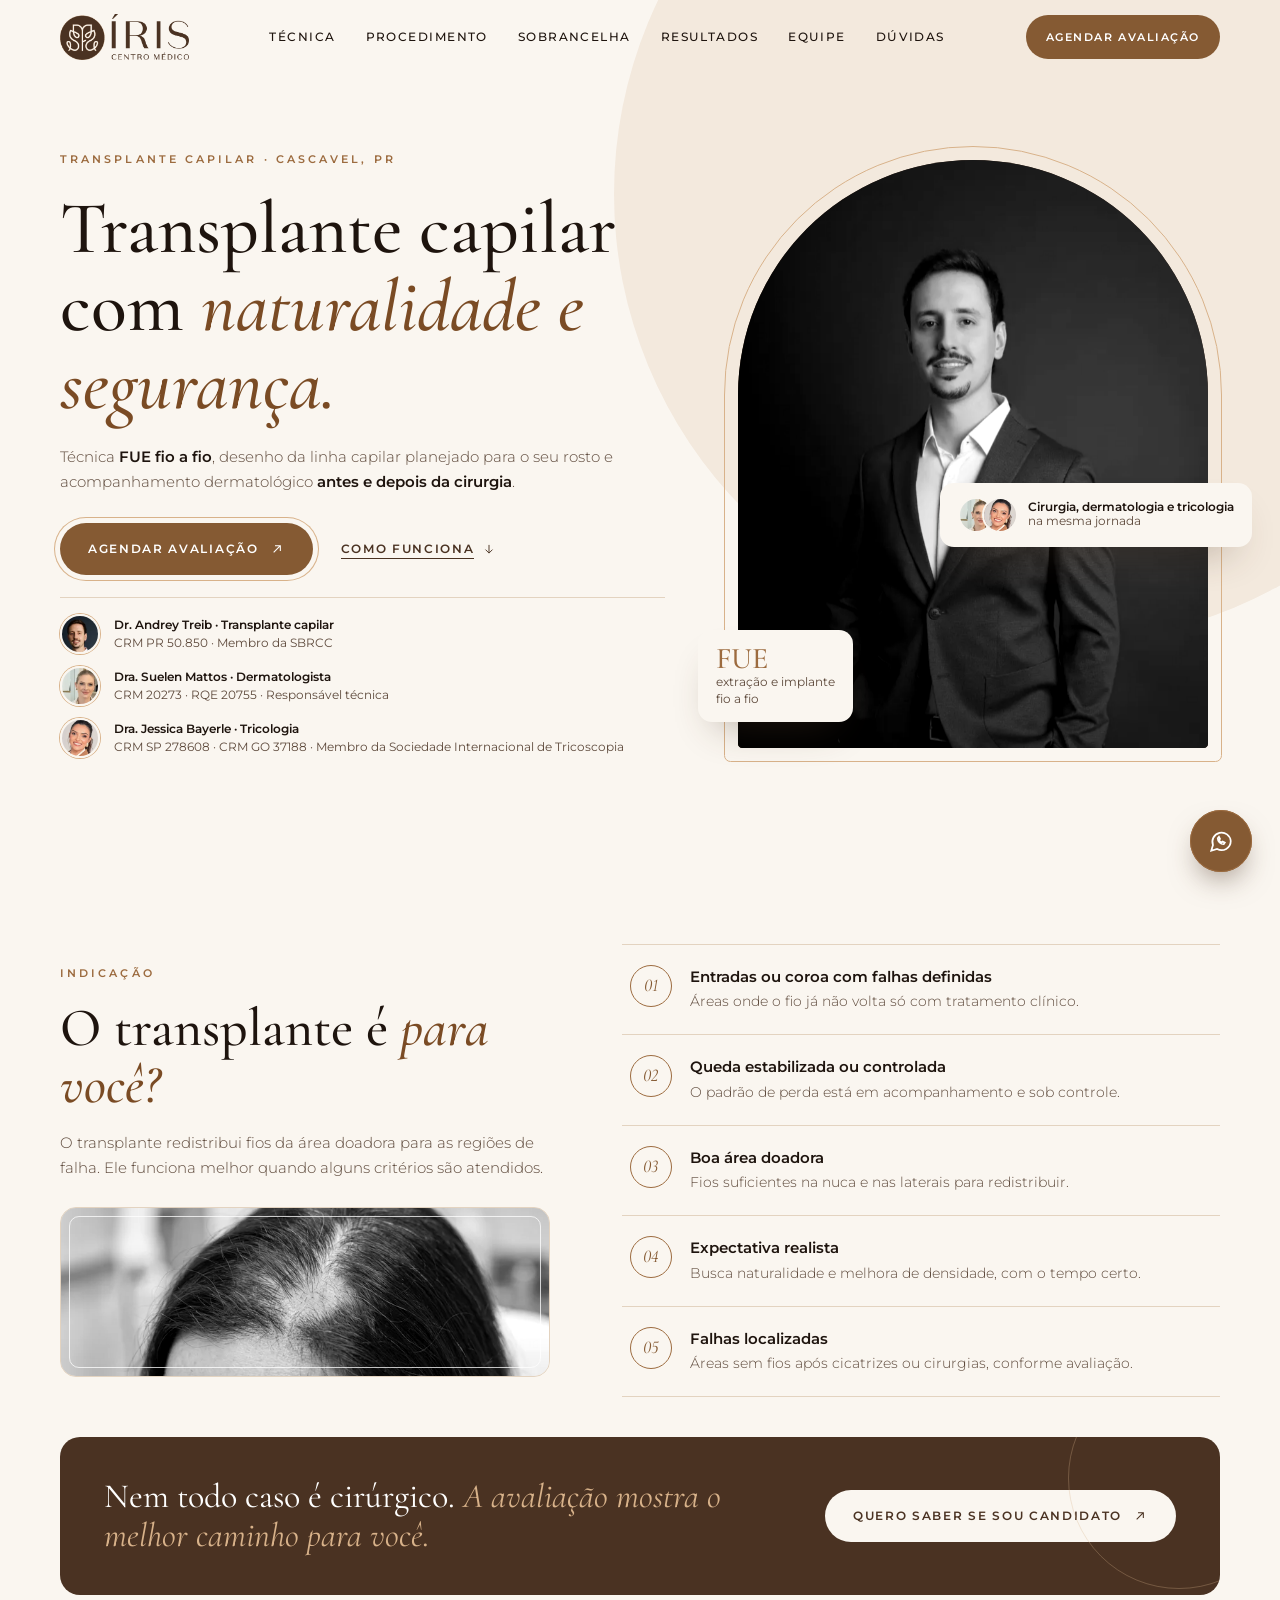
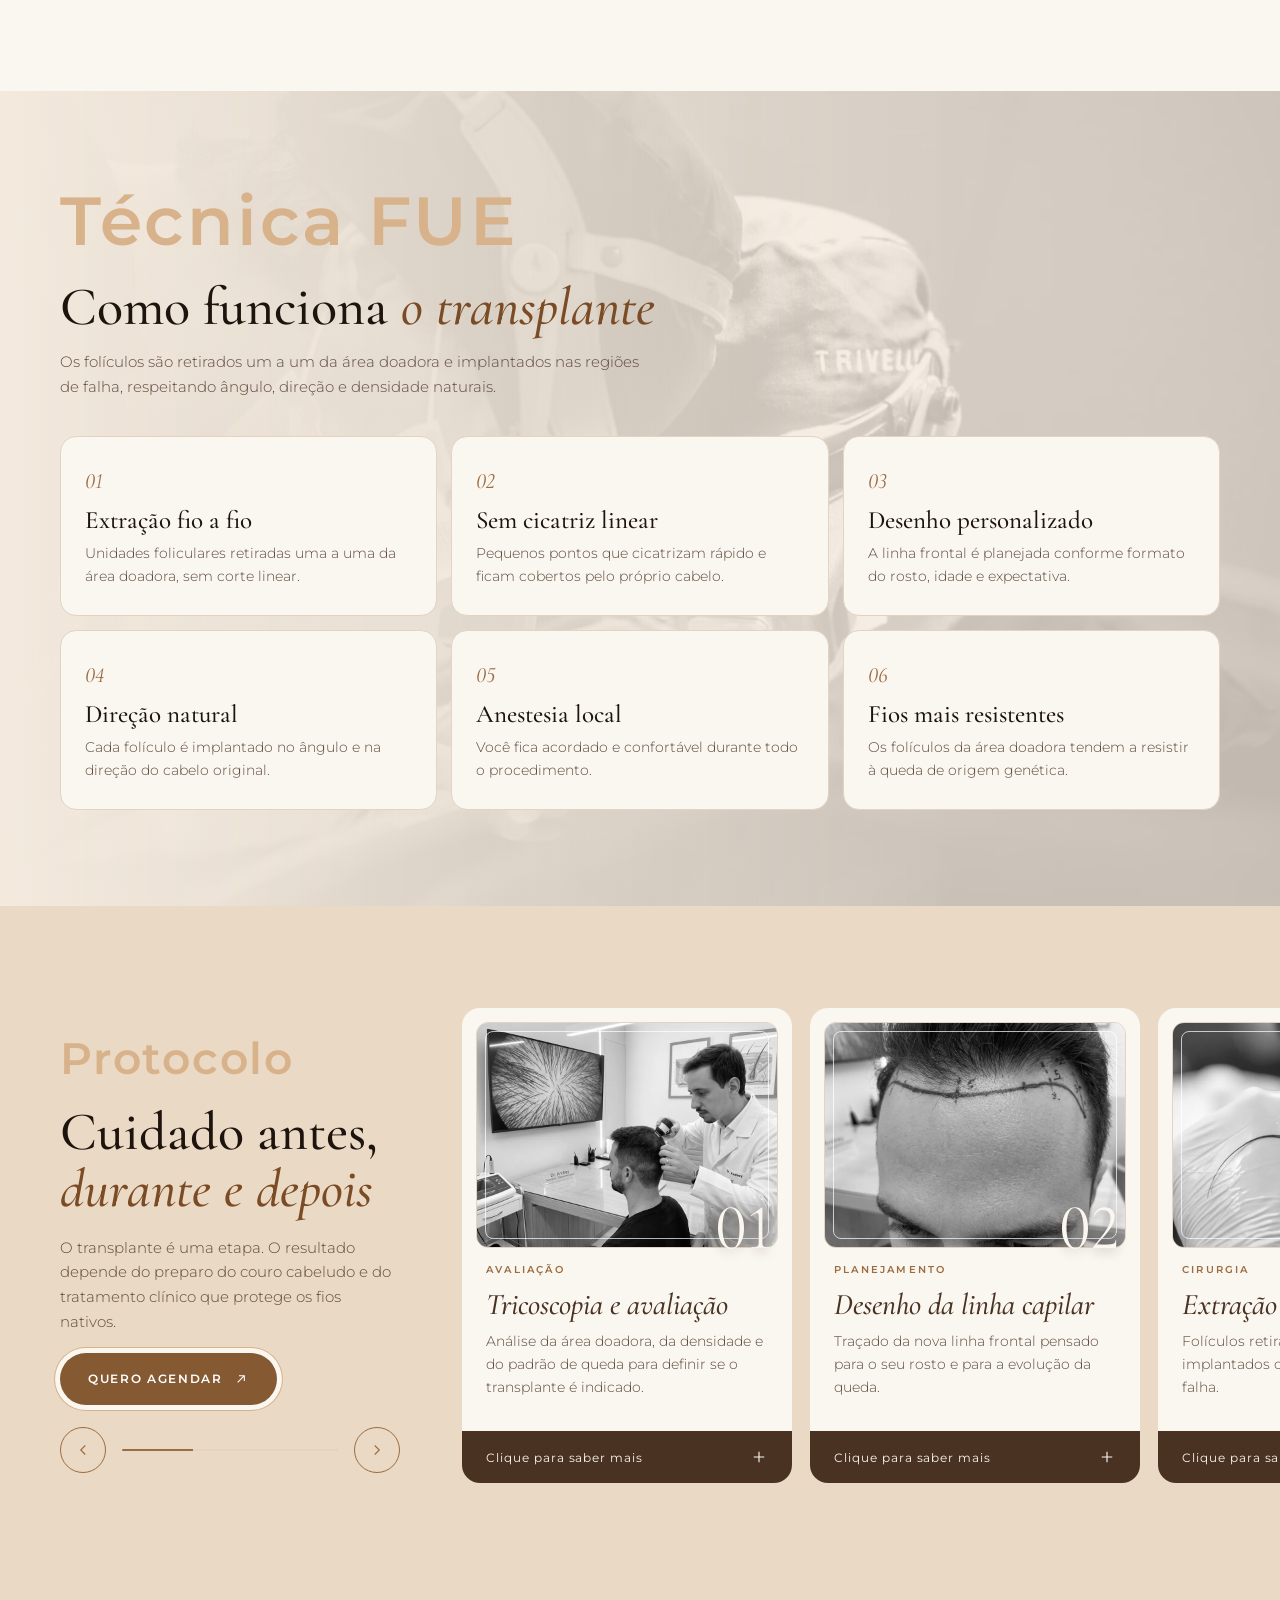
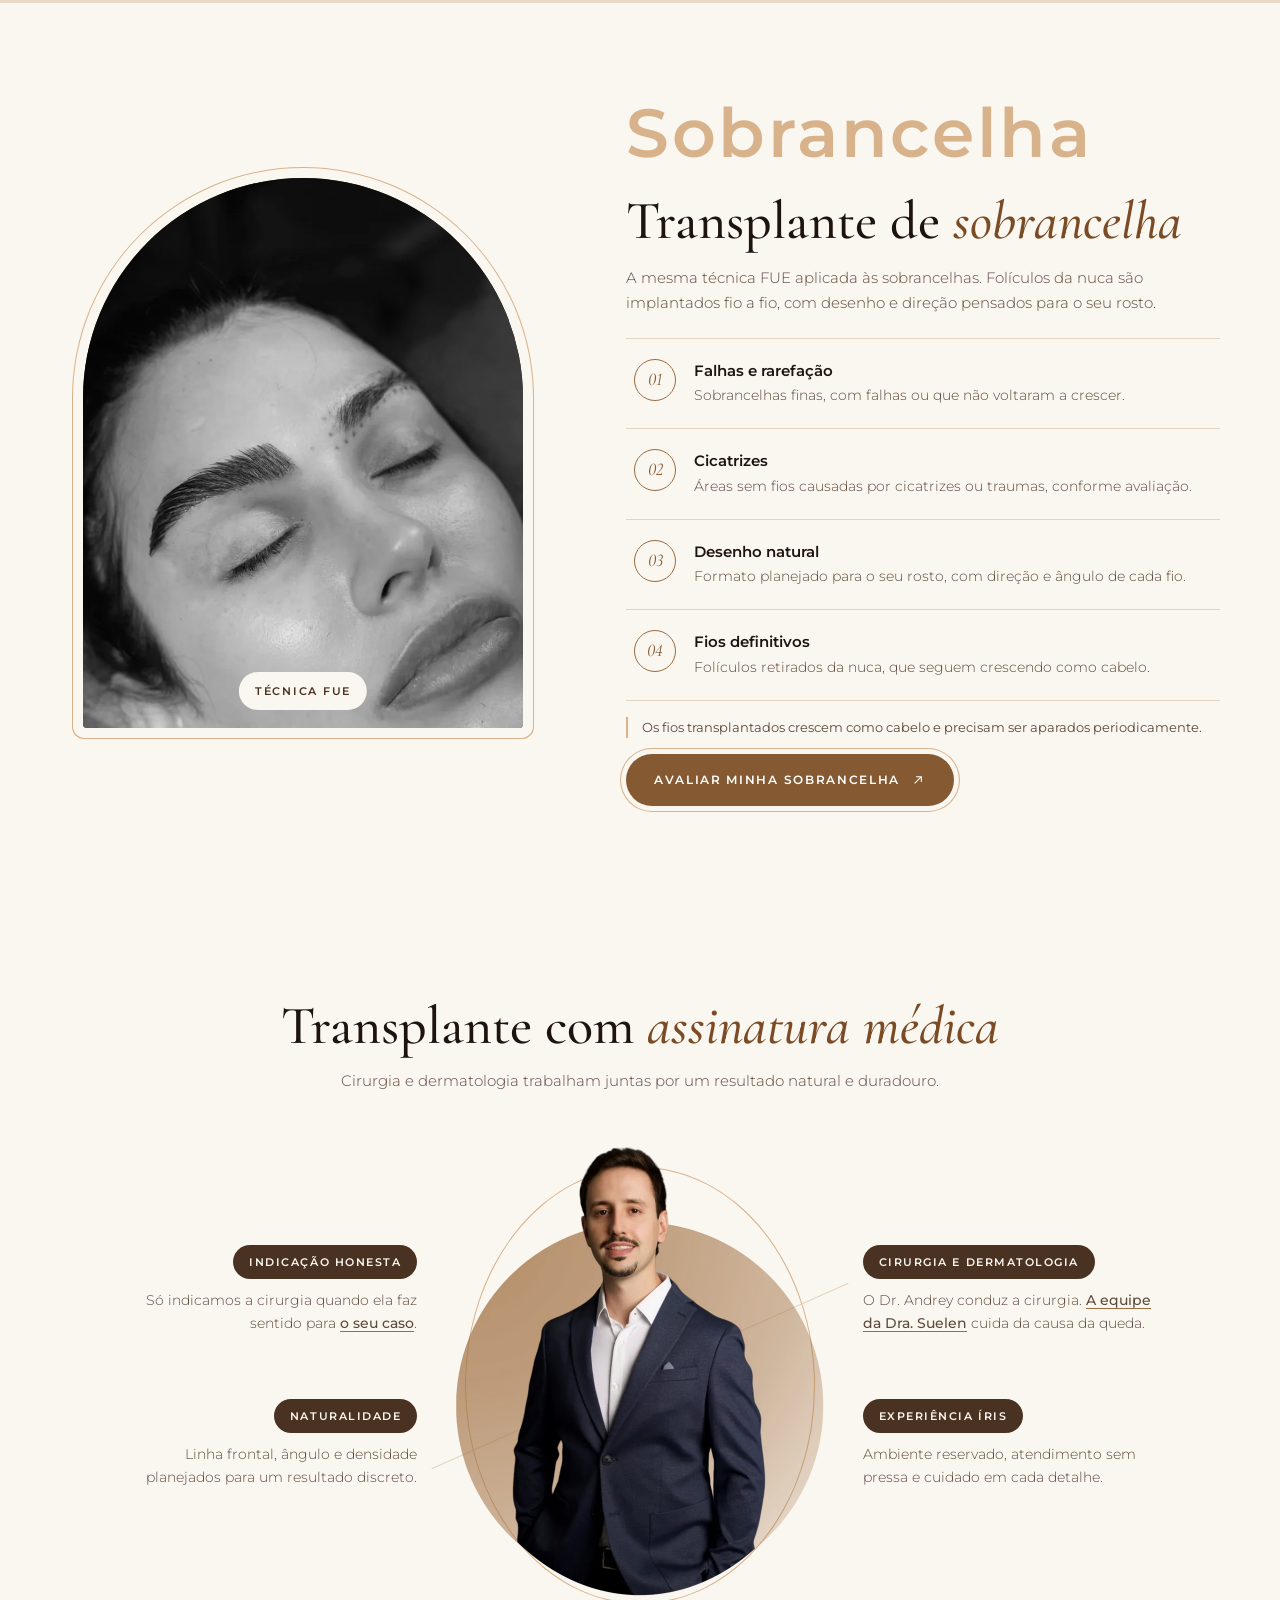
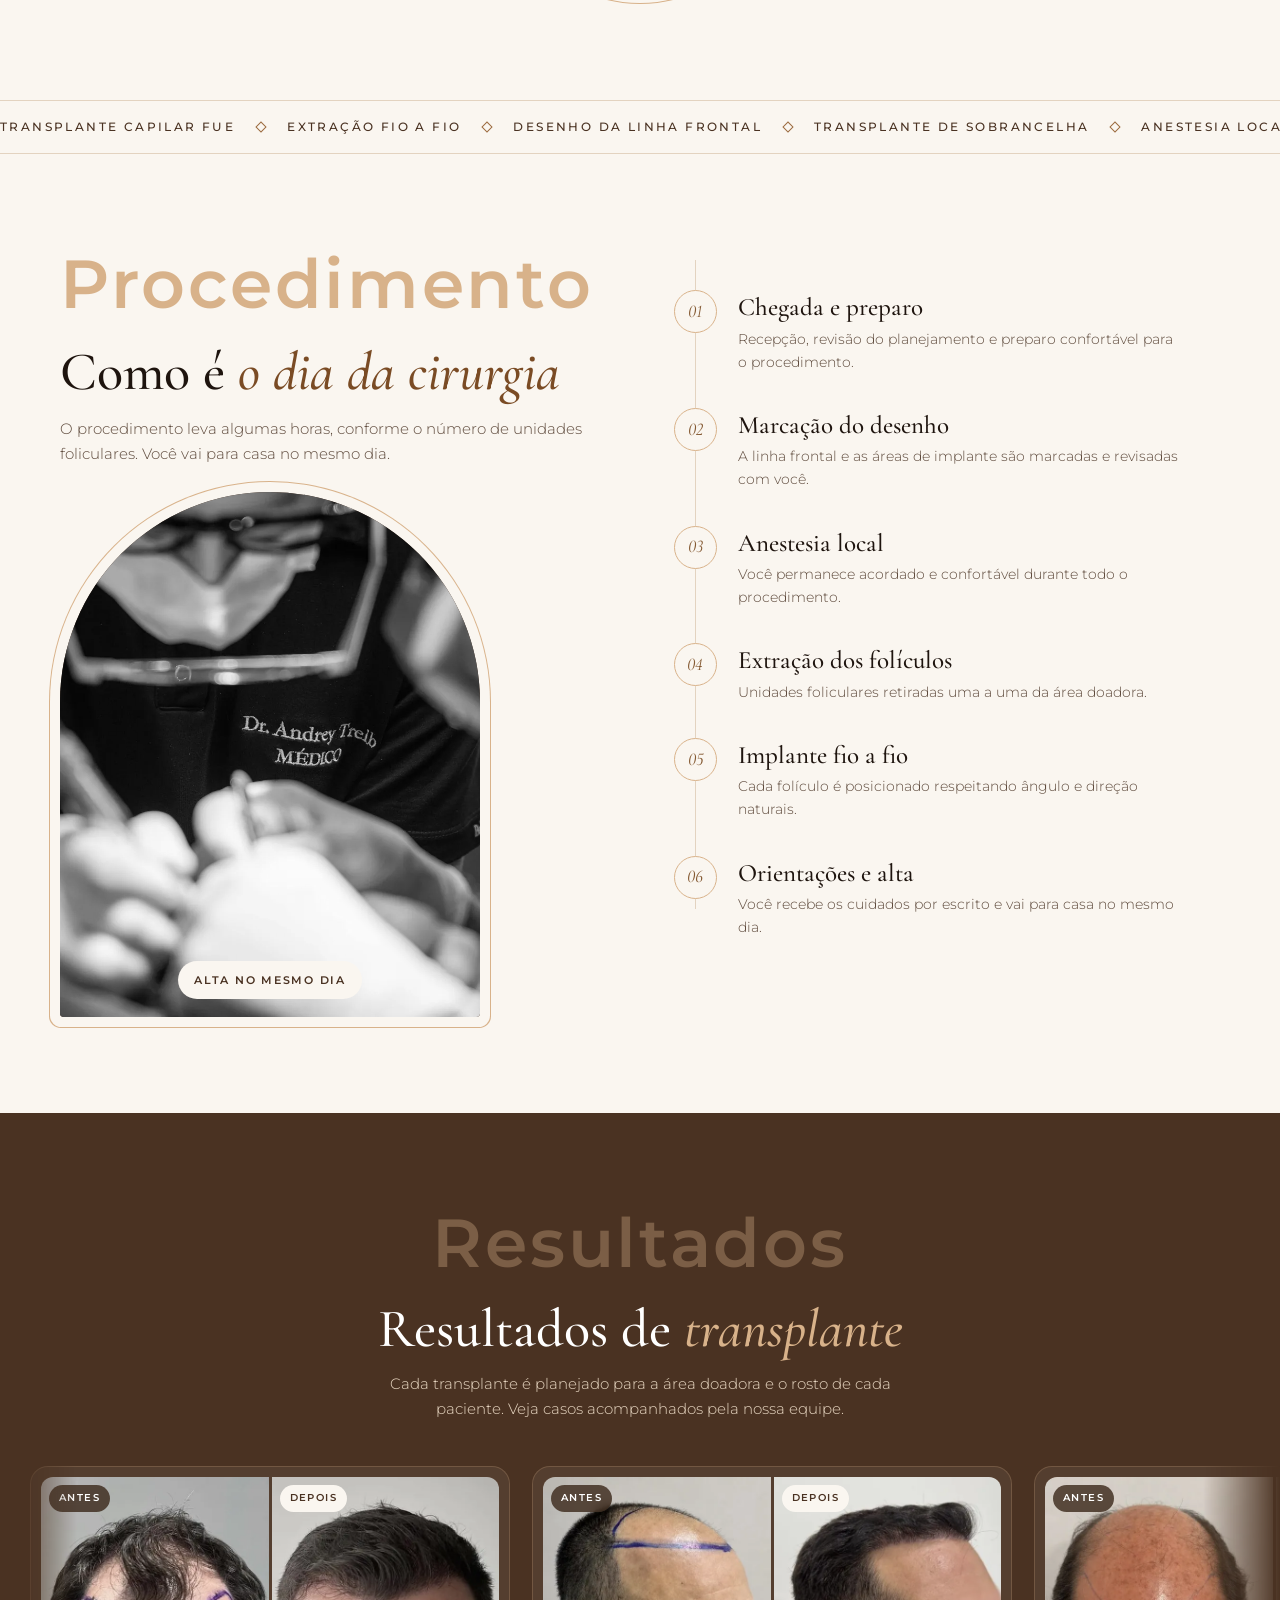
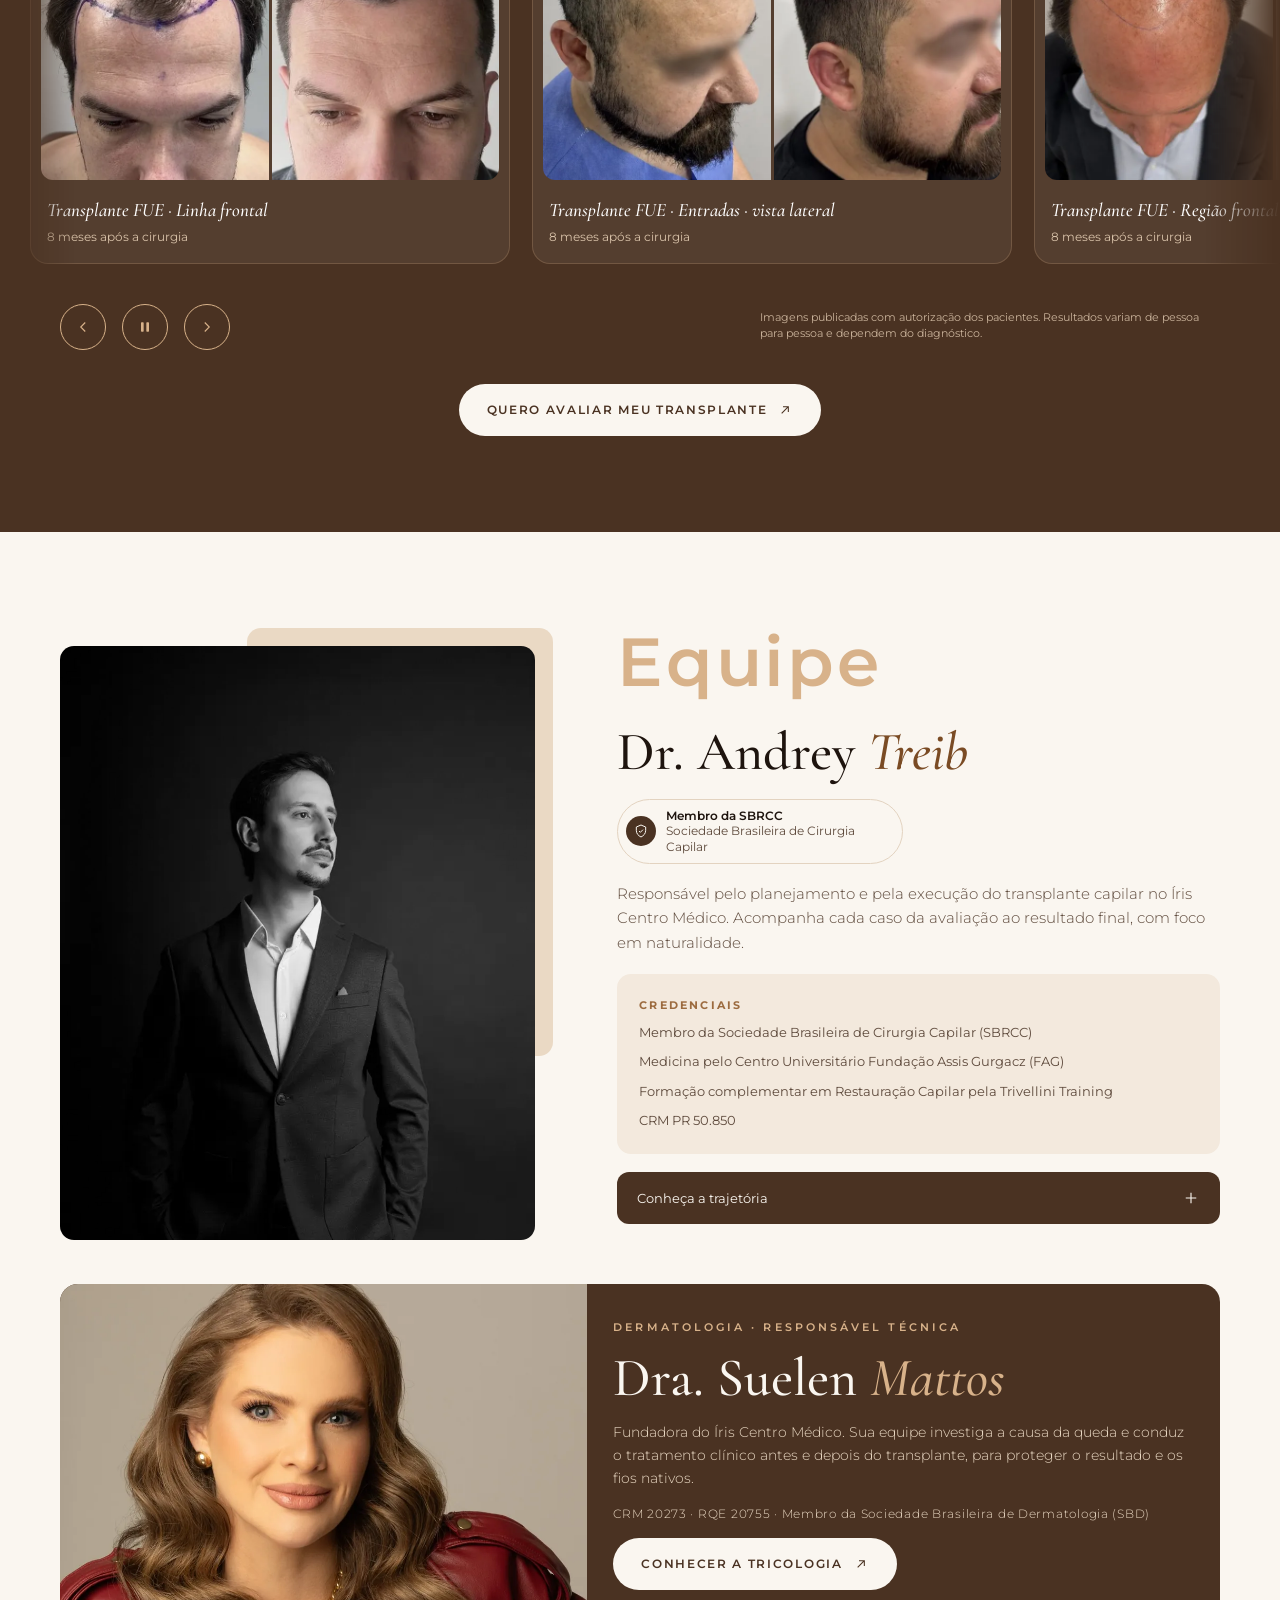
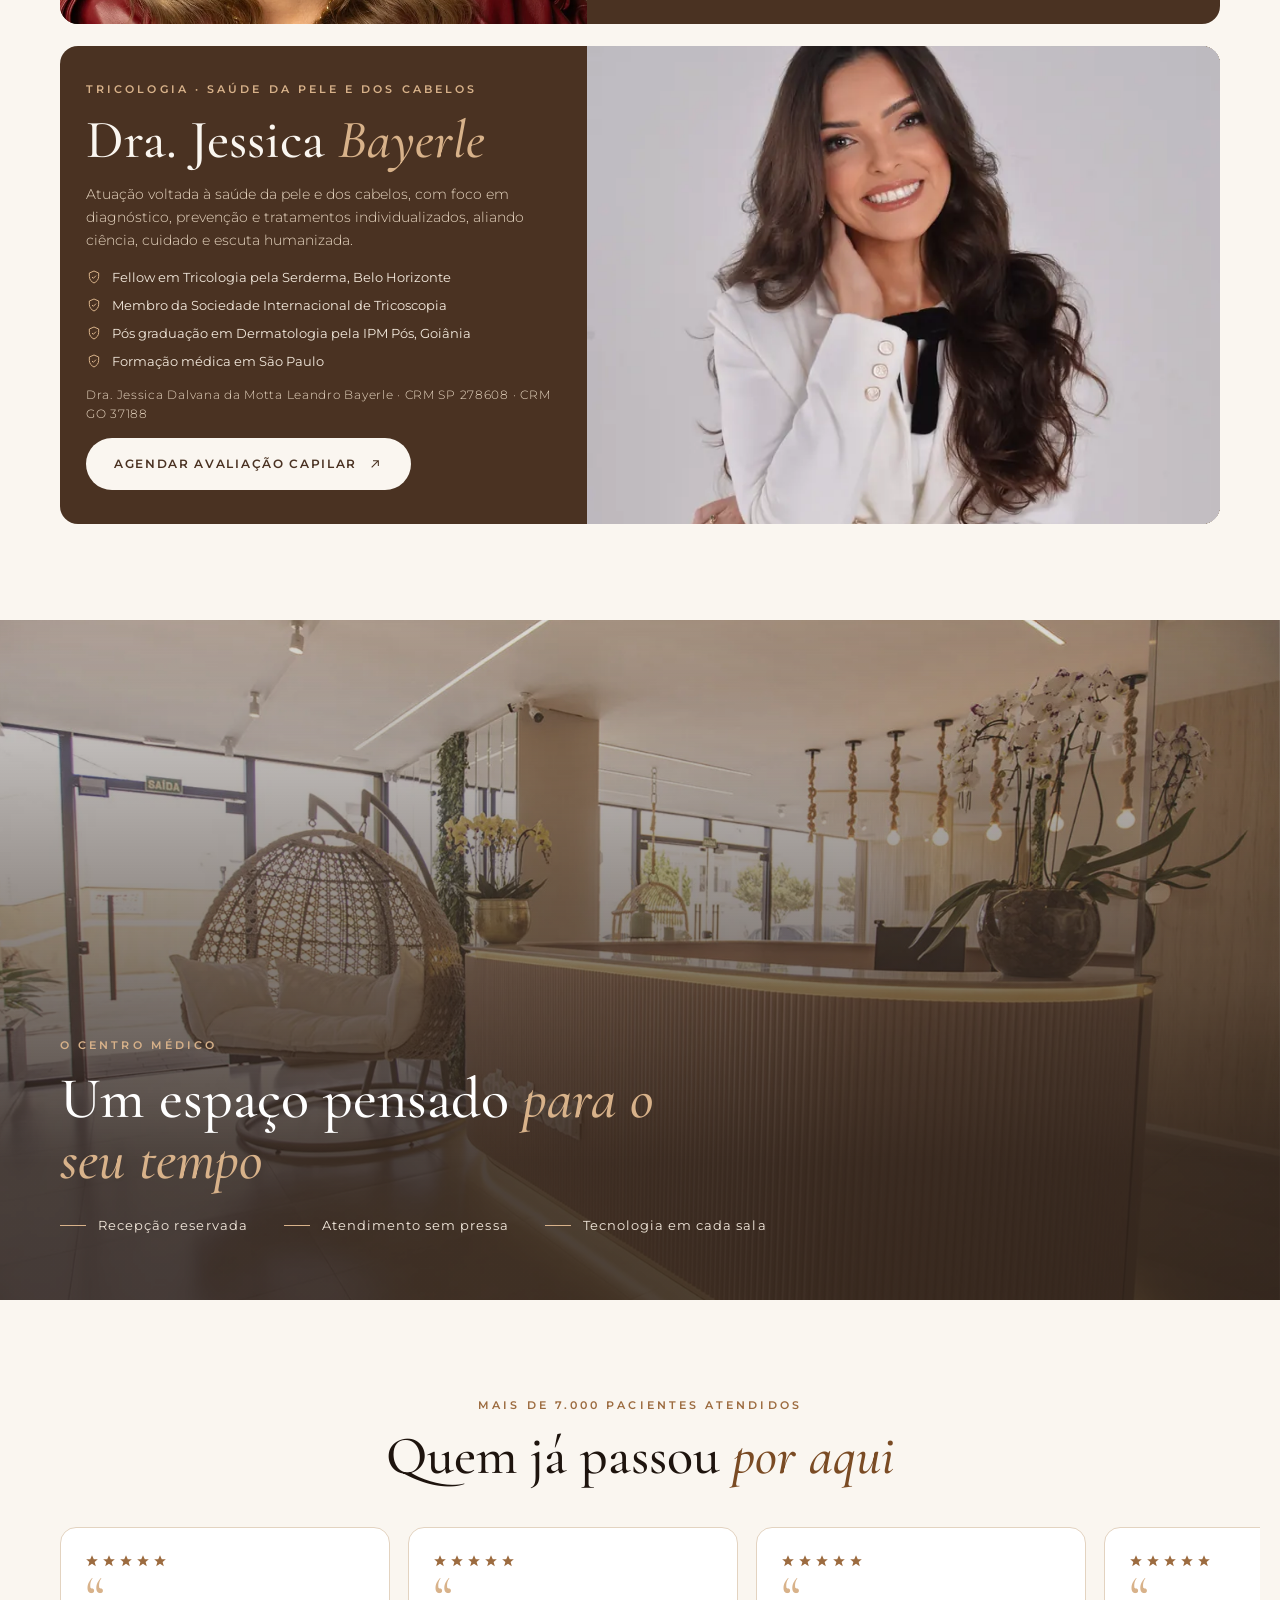
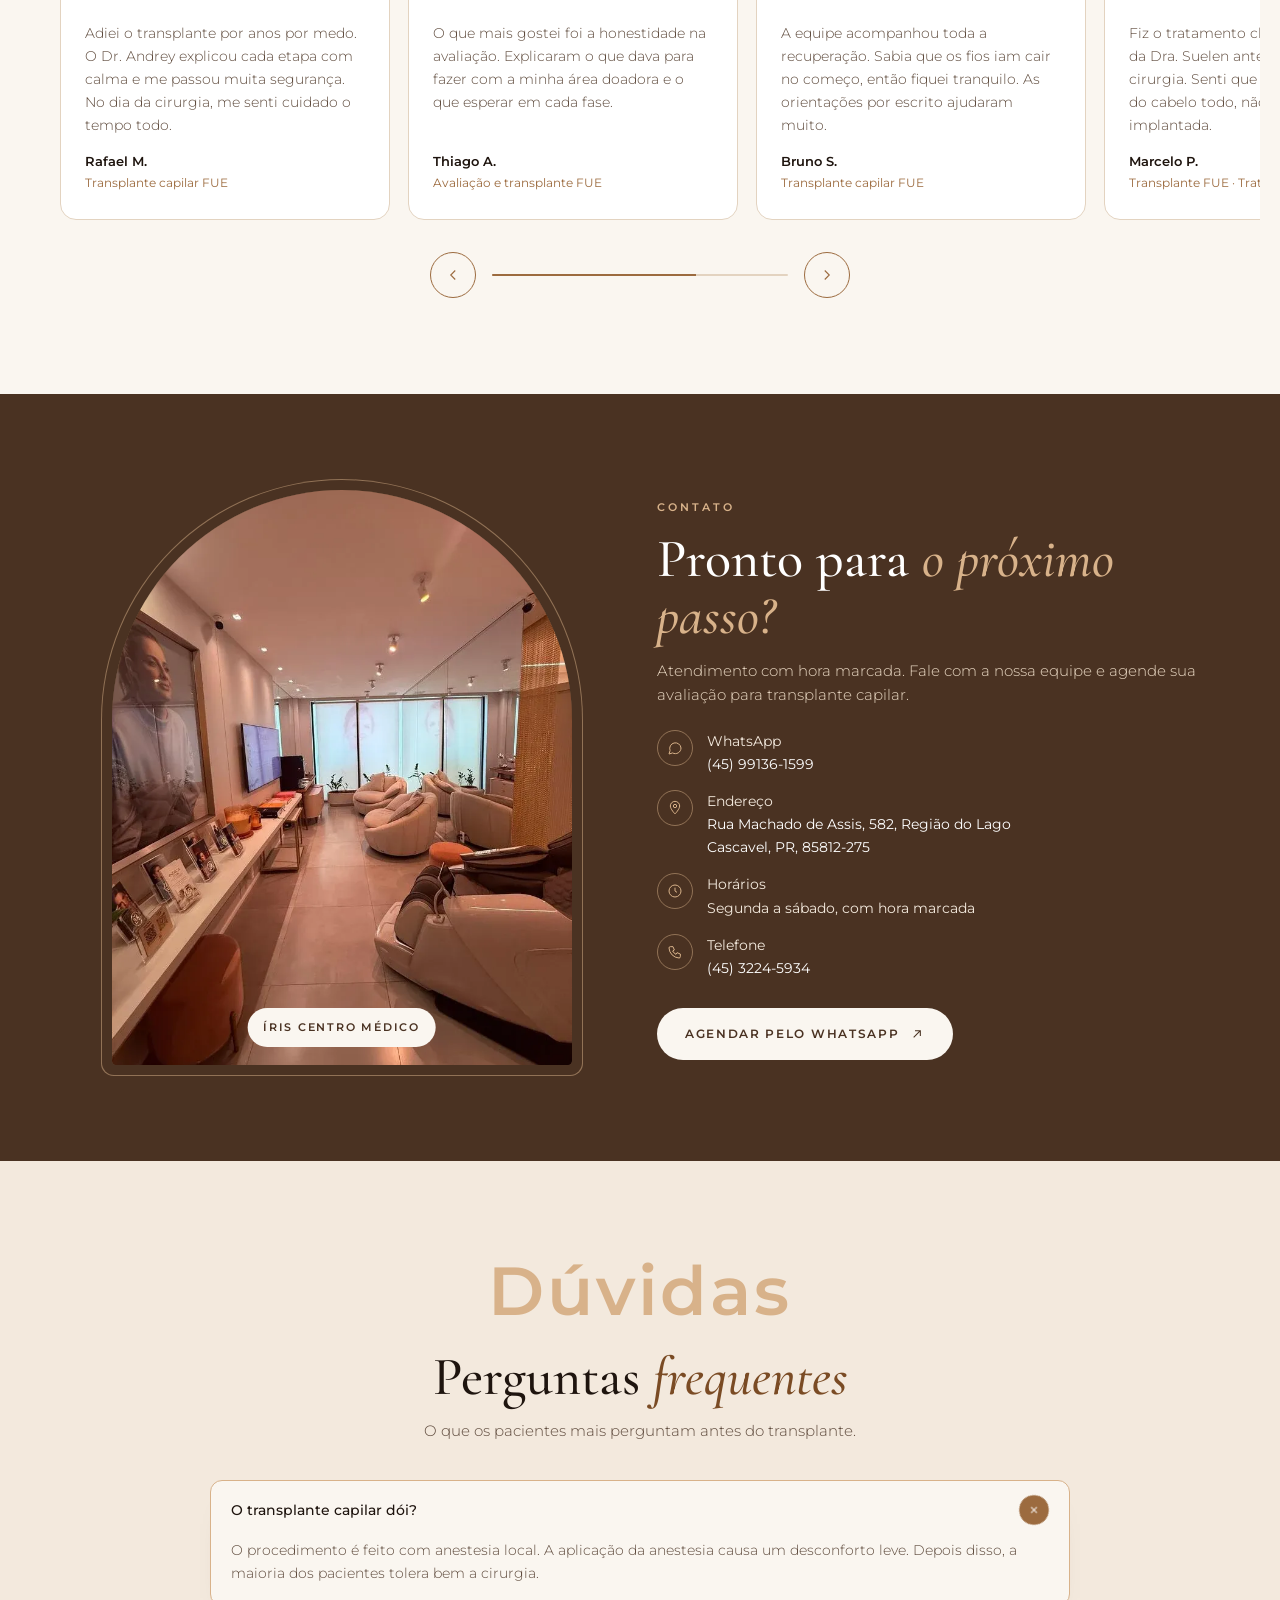
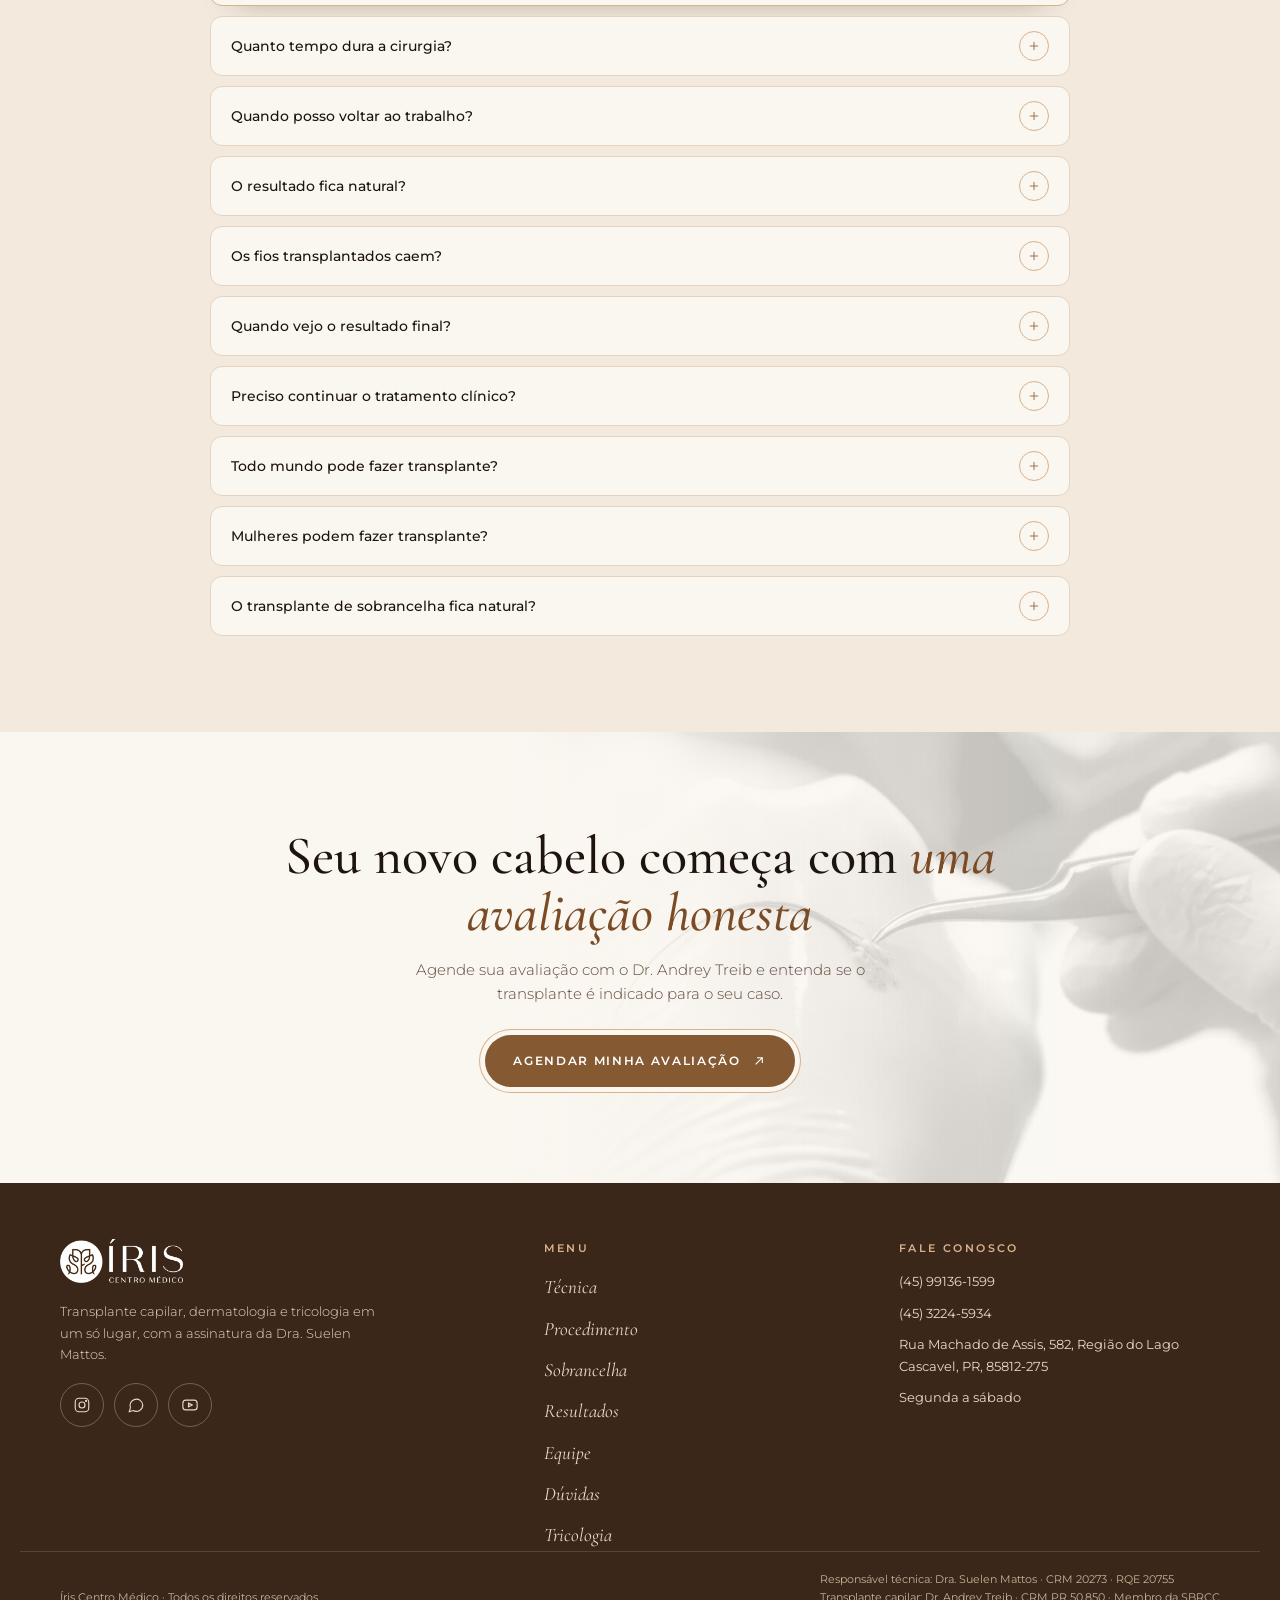
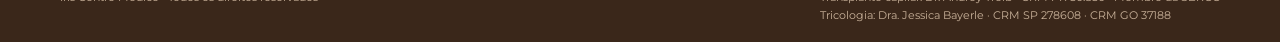
==== transplante/index.html @ 969552c9 "Reorganiza o site na raiz do repositório Coloca o site na raiz para o GitHub Pages servir os novos e" ====
<!doctype html>
<html lang="pt-BR">
<head>
<link rel="icon" href="../assets/img/comum/favicon.png">
<link rel="apple-touch-icon" href="../assets/img/comum/apple-touch-icon.png">
<meta charset="utf-8">
<meta name="viewport" content="width=device-width, initial-scale=1">
<title>Transplante Capilar FUE em Cascavel | Íris Centro Médico</title>
<meta name="description" content="Transplante capilar e de sobrancelha FUE fio a fio em Cascavel, PR, com o Dr. Andrey Treib, membro da SBRCC, e acompanhamento dermatológico da equipe da Dra. Suelen Mattos.">
<link rel="preconnect" href="https://fonts.googleapis.com">
<link rel="preconnect" href="https://fonts.gstatic.com" crossorigin>
<link href="https://fonts.googleapis.com/css2?family=Cormorant+Garamond:ital,wght@0,400;0,500;1,400;1,500&family=Montserrat:wght@300;400;500;600&display=swap" rel="stylesheet">
<link rel="stylesheet" href="../assets/css/style.css">
<link rel="stylesheet" href="../assets/css/transplante.css">
</head>
<body>
<div class="page">

<header class="hdr" id="hdr">
<div class="wrap hdr-in">
<a class="logo" href="#inicio" aria-label="Íris Centro Médico, início"><img src="../assets/img/comum/logo-iris-escuro.png" alt="Íris Centro Médico"></a>
<nav class="nav" aria-label="Menu principal">
<a href="#tecnica">Técnica</a>
<a href="#procedimento">Procedimento</a>
<a href="#sobrancelha">Sobrancelha</a>
<a href="#resultados">Resultados</a>
<a href="#equipe">Equipe</a>
<a href="#duvidas">Dúvidas</a>
</nav>
<a class="btn" href="https://wa.me/5545991361599?text=Ol%C3%A1!%20Gostaria%20de%20agendar%20uma%20avalia%C3%A7%C3%A3o%20para%20transplante%20capilar%20no%20%C3%8Dris%20Centro%20M%C3%A9dico." target="_blank" rel="noopener">Agendar avaliação</a>
<button class="burger" id="menuOpen" type="button" aria-label="Abrir menu"><svg width="20" height="20" viewBox="0 0 24 24" fill="none" stroke="currentColor" stroke-width="1.5"><path d="M4 8h16M4 16h16"></path></svg></button>
</div>
</header>

<div class="mnav" id="mnav" aria-hidden="true">
<button class="close" id="menuClose" type="button" aria-label="Fechar menu"><svg width="18" height="18" viewBox="0 0 24 24" fill="none" stroke="currentColor" stroke-width="1.5"><path d="M6 6l12 12M18 6L6 18"></path></svg></button>
<a href="#tecnica">Técnica</a>
<a href="#procedimento">Procedimento</a>
<a href="#sobrancelha">Sobrancelha</a>
<a href="#resultados">Resultados</a>
<a href="#equipe">Equipe</a>
<a href="#duvidas">Dúvidas</a>
<a class="btn light" href="https://wa.me/5545991361599?text=Ol%C3%A1!%20Gostaria%20de%20agendar%20uma%20avalia%C3%A7%C3%A3o%20para%20transplante%20capilar%20no%20%C3%8Dris%20Centro%20M%C3%A9dico." target="_blank" rel="noopener">Agendar pelo WhatsApp</a>
</div>

<!-- HERO -->
<section class="hero" id="inicio">
<div class="wrap hero-grid">
<div class="hero-copy">
<span class="eyebrow rv">Transplante capilar · Cascavel, PR</span>
<h1 class="h1 rv d1">Transplante capilar com <em>naturalidade e segurança.</em></h1>
<p class="lead rv d2">Técnica <b>FUE fio a fio</b>, desenho da linha capilar planejado para o seu rosto e acompanhamento dermatológico <b>antes e depois da cirurgia</b>.</p>
<div class="hero-ctas rv d3">
<a class="btn ring" href="https://wa.me/5545991361599?text=Ol%C3%A1!%20Gostaria%20de%20agendar%20uma%20avalia%C3%A7%C3%A3o%20para%20transplante%20capilar%20no%20%C3%8Dris%20Centro%20M%C3%A9dico." target="_blank" rel="noopener">Agendar avaliação <svg width="16" height="16" viewBox="0 0 24 24" fill="none" stroke="currentColor" stroke-width="1.6"><path d="M7 17L17 7M9 7h8v8"></path></svg></a>
<a class="link-arrow" href="#tecnica"><span>Como funciona</span><svg width="14" height="14" viewBox="0 0 24 24" fill="none" stroke="currentColor" stroke-width="1.6"><path d="M12 5v14M6 13l6 6 6-6"></path></svg></a>
</div>
<div class="signs-row rv d4">
<div class="sign">
<img loading="lazy" decoding="async" class="dot av" src="../assets/img/comum/dr-andrey-treib-miniatura.webp" alt="Dr. Andrey Treib">
<div><b>Dr. Andrey Treib · Transplante capilar</b>CRM PR 50.850 · Membro da SBRCC</div>
</div>
<div class="sign">
<img loading="lazy" decoding="async" class="dot av" src="../assets/img/transplante/dra-suelen-mattos-3.webp" alt="Dra. Suelen Mattos">
<div><b>Dra. Suelen Mattos · Dermatologista</b>CRM 20273 · RQE 20755 · Responsável técnica</div>
</div>
<div class="sign">
<img loading="lazy" decoding="async" class="dot av" src="../assets/img/transplante/dra-jessica-bayerle.webp" alt="Dra. Jessica Bayerle">
<div><b>Dra. Jessica Bayerle · Tricologia</b>CRM SP 278608 · CRM GO 37188 · Membro da Sociedade Internacional de Tricoscopia</div>
</div>
</div>
</div>
<div class="hero-media rv z d2">
<div class="arch-line"></div>
<div class="arch"><img fetchpriority="high" decoding="async" class="px" data-speed="0.08" src="../assets/img/transplante/dr-andrey-treib-responsavel-pelo-transplante-2.webp" alt="Dr. Andrey Treib, responsável pelo transplante capilar, membro da SBRCC"></div>
<div class="float f1"><b>FUE</b>extração e implante<br>fio a fio</div>
<div class="float f2"><span class="stack"><img loading="lazy" decoding="async" src="../assets/img/transplante/dra-suelen-mattos-3.webp" alt=""><img loading="lazy" decoding="async" src="../assets/img/transplante/dra-jessica-bayerle.webp" alt=""></span><span><b style="font-family:var(--sans);font-size:12px;color:var(--ink);font-weight:600">Cirurgia, dermatologia e tricologia</b>na mesma jornada</span></div>
</div>
</div>
</section>

<!-- INDICACAO -->
<section class="sec pain" id="indicacao">
<div class="wrap">
<div class="pain-grid">
<div class="pain-left">
<span class="eyebrow rv">Indicação</span>
<h2 class="h2 rv d1">O transplante é <em>para você?</em></h2>
<p class="lead rv d2">O transplante redistribui fios da área doadora para as regiões de falha. Ele funciona melhor quando alguns critérios são atendidos.</p>
<figure class="sframe rv d3"><img loading="lazy" decoding="async" src="../assets/img/comum/couro-cabeludo-com-rarefacao-na-linha.webp" alt="Couro cabeludo com rarefação na linha central"></figure>
</div>
<ul class="signs">
<li class="rv d0"><span class="sn">01</span><div><strong>Entradas ou coroa com falhas definidas</strong><span>Áreas onde o fio já não volta só com tratamento clínico.</span></div></li>
<li class="rv d1"><span class="sn">02</span><div><strong>Queda estabilizada ou controlada</strong><span>O padrão de perda está em acompanhamento e sob controle.</span></div></li>
<li class="rv d2"><span class="sn">03</span><div><strong>Boa área doadora</strong><span>Fios suficientes na nuca e nas laterais para redistribuir.</span></div></li>
<li class="rv d3"><span class="sn">04</span><div><strong>Expectativa realista</strong><span>Busca naturalidade e melhora de densidade, com o tempo certo.</span></div></li>
<li class="rv d4"><span class="sn">05</span><div><strong>Falhas localizadas</strong><span>Áreas sem fios após cicatrizes ou cirurgias, conforme avaliação.</span></div></li>
</ul>
</div>
<div class="pain-cta rv">
<p>Nem todo caso é cirúrgico. <em>A avaliação mostra o melhor caminho para você.</em></p>
<a class="btn light" href="https://wa.me/5545991361599?text=Ol%C3%A1!%20Gostaria%20de%20agendar%20uma%20avalia%C3%A7%C3%A3o%20para%20transplante%20capilar%20no%20%C3%8Dris%20Centro%20M%C3%A9dico." target="_blank" rel="noopener">Quero saber se sou candidato <svg width="16" height="16" viewBox="0 0 24 24" fill="none" stroke="currentColor" stroke-width="1.6"><path d="M7 17L17 7M9 7h8v8"></path></svg></a>
</div>
</div>
</section>

<!-- TECNICA -->
<section class="sec path has-bg" id="tecnica">
<div class="sec-bg" aria-hidden="true"><img loading="lazy" decoding="async" src="../assets/img/transplante/fundo-cirurgia.webp" alt=""></div>
<div class="wrap">
<div class="head">
<span class="ghost rv">Técnica FUE</span>
<h2 class="h2 rv d1">Como funciona <em>o transplante</em></h2>
<p class="lead rv d2" style="max-width:600px">Os folículos são retirados um a um da área doadora e implantados nas regiões de falha, respeitando ângulo, direção e densidade naturais.</p>
</div>
<div class="pgrid">
<article class="pcard rv d0"><span class="n">01</span><h3>Extração fio a fio</h3><p>Unidades foliculares retiradas uma a uma da área doadora, sem corte linear.</p></article>
<article class="pcard rv d1"><span class="n">02</span><h3>Sem cicatriz linear</h3><p>Pequenos pontos que cicatrizam rápido e ficam cobertos pelo próprio cabelo.</p></article>
<article class="pcard rv d2"><span class="n">03</span><h3>Desenho personalizado</h3><p>A linha frontal é planejada conforme formato do rosto, idade e expectativa.</p></article>
<article class="pcard rv d0"><span class="n">04</span><h3>Direção natural</h3><p>Cada folículo é implantado no ângulo e na direção do cabelo original.</p></article>
<article class="pcard rv d1"><span class="n">05</span><h3>Anestesia local</h3><p>Você fica acordado e confortável durante todo o procedimento.</p></article>
<article class="pcard rv d2"><span class="n">06</span><h3>Fios mais resistentes</h3><p>Os folículos da área doadora tendem a resistir à queda de origem genética.</p></article>
</div>
</div>
</section>

<!-- PROTOCOLO -->
<section class="sec trt" id="protocolo">
<div class="wrap split">
<div class="split-copy">
<span class="ghost rv">Protocolo</span>
<h2 class="h2 rv d1">Cuidado antes, <em>durante e depois</em></h2>
<p class="lead rv d2">O transplante é uma etapa. O resultado depende do preparo do couro cabeludo e do tratamento clínico que protege os fios nativos.</p>
<div class="rv d3"><a class="btn ring" href="https://wa.me/5545991361599?text=Ol%C3%A1!%20Gostaria%20de%20agendar%20uma%20avalia%C3%A7%C3%A3o%20para%20transplante%20capilar%20no%20%C3%8Dris%20Centro%20M%C3%A9dico." target="_blank" rel="noopener">Quero agendar <svg width="16" height="16" viewBox="0 0 24 24" fill="none" stroke="currentColor" stroke-width="1.6"><path d="M7 17L17 7M9 7h8v8"></path></svg></a></div>
<div class="ctrl rv d4">
<button class="arr" type="button" aria-label="Etapa anterior" data-track="trk-trt" data-dir="-1"><svg width="18" height="18" viewBox="0 0 24 24" fill="none" stroke="currentColor" stroke-width="1.5"><path d="M15 6l-6 6 6 6"></path></svg></button>
<div class="prog" data-for="trk-trt"><span></span></div>
<button class="arr" type="button" aria-label="Próxima etapa" data-track="trk-trt" data-dir="1"><svg width="18" height="18" viewBox="0 0 24 24" fill="none" stroke="currentColor" stroke-width="1.5"><path d="M9 6l6 6-6 6"></path></svg></button>
</div>
</div>
<p class="swipe-hint" data-for="trk-trt" aria-hidden="true">Arraste para o lado <svg width="16" height="16" viewBox="0 0 24 24" fill="none" stroke="currentColor" stroke-width="1.6"><path d="M5 12h14M13 6l6 6-6 6"></path></svg></p>
<div class="track rv r d2" id="trk-trt">
<div class="card-s">
<article class="tcard">
<figure class="tframe" style="margin:14px 14px 0"><div class="ph"><svg width="28" height="28" viewBox="0 0 24 24" fill="none" stroke="currentColor" stroke-width="1.3"><rect x="3" y="4" width="18" height="16" rx="2"></rect><circle cx="9" cy="10" r="2"></circle><path d="M21 16l-5-5-9 9"></path></svg>Imagem<br>Tricoscopia e avaliação</div><img src="../assets/img/transplante/dr-andrey-treib-realizando-tricoscopia-digital.webp" alt="Dr. Andrey Treib realizando tricoscopia digital" loading="lazy" onerror="this.remove()"></figure>
<div class="tcard-top">
<span class="num">01</span>
<span class="tag">Avaliação</span>
<h3>Tricoscopia e avaliação</h3>
<p>Análise da área doadora, da densidade e do padrão de queda para definir se o transplante é indicado.</p>
<div class="more"><div><p>Inclui exames e uma conversa sobre expectativas, estimativa de unidades foliculares e etapas.</p></div></div>
</div>
<button class="tcard-foot js-toggle" type="button" aria-expanded="false" data-open="Fechar" data-closed="Clique para saber mais"><span>Clique para saber mais</span><svg width="18" height="18" viewBox="0 0 24 24" fill="none" stroke="currentColor" stroke-width="1.5"><path d="M12 5v14M5 12h14"></path></svg></button>
</article>
</div>
<div class="card-s">
<article class="tcard">
<figure class="tframe" style="margin:14px 14px 0"><div class="ph"><svg width="28" height="28" viewBox="0 0 24 24" fill="none" stroke="currentColor" stroke-width="1.3"><rect x="3" y="4" width="18" height="16" rx="2"></rect><circle cx="9" cy="10" r="2"></circle><path d="M21 16l-5-5-9 9"></path></svg>Imagem<br>Desenho da linha capilar</div><img src="../assets/img/transplante/desenho-da-linha-capilar-marcado-na.webp" alt="Desenho da linha capilar marcado na testa antes do transplante" loading="lazy" onerror="this.remove()"></figure>
<div class="tcard-top">
<span class="num">02</span>
<span class="tag">Planejamento</span>
<h3>Desenho da linha capilar</h3>
<p>Traçado da nova linha frontal pensado para o seu rosto e para a evolução da queda.</p>
<div class="more"><div><p>Uma linha natural considera como o cabelo vai se comportar nos próximos anos.</p></div></div>
</div>
<button class="tcard-foot js-toggle" type="button" aria-expanded="false" data-open="Fechar" data-closed="Clique para saber mais"><span>Clique para saber mais</span><svg width="18" height="18" viewBox="0 0 24 24" fill="none" stroke="currentColor" stroke-width="1.5"><path d="M12 5v14M5 12h14"></path></svg></button>
</article>
</div>
<div class="card-s">
<article class="tcard">
<figure class="tframe" style="margin:14px 14px 0"><div class="ph"><svg width="28" height="28" viewBox="0 0 24 24" fill="none" stroke="currentColor" stroke-width="1.3"><rect x="3" y="4" width="18" height="16" rx="2"></rect><circle cx="9" cy="10" r="2"></circle><path d="M21 16l-5-5-9 9"></path></svg>Imagem<br>Extração e implante FUE</div><img src="../assets/img/transplante/unidades-foliculares-separadas-para-implante.webp" alt="Unidades foliculares separadas para implante" loading="lazy" onerror="this.remove()"></figure>
<div class="tcard-top">
<span class="num">03</span>
<span class="tag">Cirurgia</span>
<h3>Extração e implante FUE</h3>
<p>Folículos retirados um a um e implantados com precisão nas áreas de falha.</p>
<div class="more"><div><p>Procedimento sob anestesia local, conduzido pelo Dr. Andrey Treib, membro da SBRCC.</p></div></div>
</div>
<button class="tcard-foot js-toggle" type="button" aria-expanded="false" data-open="Fechar" data-closed="Clique para saber mais"><span>Clique para saber mais</span><svg width="18" height="18" viewBox="0 0 24 24" fill="none" stroke="currentColor" stroke-width="1.5"><path d="M12 5v14M5 12h14"></path></svg></button>
</article>
</div>
<div class="card-s">
<article class="tcard">
<figure class="tframe" style="margin:14px 14px 0"><div class="ph"><svg width="28" height="28" viewBox="0 0 24 24" fill="none" stroke="currentColor" stroke-width="1.3"><rect x="3" y="4" width="18" height="16" rx="2"></rect><circle cx="9" cy="10" r="2"></circle><path d="M21 16l-5-5-9 9"></path></svg>Imagem<br>Tratamento clínico</div><img src="../assets/img/comum/tratamento-medicamentoso.webp" alt="Tratamento clínico" loading="lazy" onerror="this.remove()"></figure>
<div class="tcard-top">
<span class="num">04</span>
<span class="tag">Pré e pós</span>
<h3>Tratamento clínico</h3>
<p>Medicações e ativos que preparam o couro cabeludo e protegem os fios nativos.</p>
<div class="more"><div><p>Conduzido pela equipe de dermatologia da Dra. Suelen Mattos.</p></div></div>
</div>
<button class="tcard-foot js-toggle" type="button" aria-expanded="false" data-open="Fechar" data-closed="Clique para saber mais"><span>Clique para saber mais</span><svg width="18" height="18" viewBox="0 0 24 24" fill="none" stroke="currentColor" stroke-width="1.5"><path d="M12 5v14M5 12h14"></path></svg></button>
</article>
</div>
<div class="card-s">
<article class="tcard">
<figure class="tframe" style="margin:14px 14px 0"><div class="ph"><svg width="28" height="28" viewBox="0 0 24 24" fill="none" stroke="currentColor" stroke-width="1.3"><rect x="3" y="4" width="18" height="16" rx="2"></rect><circle cx="9" cy="10" r="2"></circle><path d="M21 16l-5-5-9 9"></path></svg>Imagem<br>Intradermoterapia capilar</div><img src="../assets/img/comum/intradermoterapia-capilar.webp" alt="Intradermoterapia capilar" loading="lazy" onerror="this.remove()"></figure>
<div class="tcard-top">
<span class="num">05</span>
<span class="tag">Recuperação</span>
<h3>Intradermoterapia capilar</h3>
<p>Ativos aplicados no couro cabeludo para apoiar a recuperação e a qualidade dos fios.</p>
<div class="more"><div><p>Indicada conforme avaliação, nos meses após a cirurgia.</p></div></div>
</div>
<button class="tcard-foot js-toggle" type="button" aria-expanded="false" data-open="Fechar" data-closed="Clique para saber mais"><span>Clique para saber mais</span><svg width="18" height="18" viewBox="0 0 24 24" fill="none" stroke="currentColor" stroke-width="1.5"><path d="M12 5v14M5 12h14"></path></svg></button>
</article>
</div>
<div class="card-s">
<article class="tcard">
<figure class="tframe" style="margin:14px 14px 0"><div class="ph"><svg width="28" height="28" viewBox="0 0 24 24" fill="none" stroke="currentColor" stroke-width="1.3"><rect x="3" y="4" width="18" height="16" rx="2"></rect><circle cx="9" cy="10" r="2"></circle><path d="M21 16l-5-5-9 9"></path></svg>Imagem<br>Laser de baixa potência</div><img src="../assets/img/comum/laser-de-baixa-potencia.webp" alt="Laser de baixa potência" loading="lazy" onerror="this.remove()"></figure>
<div class="tcard-top">
<span class="num">06</span>
<span class="tag">Tecnologia</span>
<h3>Laser de baixa potência</h3>
<p>Fotobiomodulação que estimula o metabolismo dos folículos no pós operatório.</p>
<div class="more"><div><p>Indolor e sem afastamento.</p></div></div>
</div>
<button class="tcard-foot js-toggle" type="button" aria-expanded="false" data-open="Fechar" data-closed="Clique para saber mais"><span>Clique para saber mais</span><svg width="18" height="18" viewBox="0 0 24 24" fill="none" stroke="currentColor" stroke-width="1.5"><path d="M12 5v14M5 12h14"></path></svg></button>
</article>
</div>
<div class="card-s">
<article class="tcard">
<figure class="tframe" style="margin:14px 14px 0"><div class="ph"><svg width="28" height="28" viewBox="0 0 24 24" fill="none" stroke="currentColor" stroke-width="1.3"><rect x="3" y="4" width="18" height="16" rx="2"></rect><circle cx="9" cy="10" r="2"></circle><path d="M21 16l-5-5-9 9"></path></svg>Imagem<br>Higienização orientada</div><img src="../assets/img/comum/terapia-do-couro-cabeludo.webp" alt="Higienização orientada" loading="lazy" onerror="this.remove()"></figure>
<div class="tcard-top">
<span class="num">07</span>
<span class="tag">Cuidados</span>
<h3>Higienização orientada</h3>
<p>Lavagens sequenciais no spa capilar do Íris Centro Médico.</p>
<div class="more"><div><p>Feita com a equipe, para proteger os folículos implantados.</p></div></div>
</div>
<button class="tcard-foot js-toggle" type="button" aria-expanded="false" data-open="Fechar" data-closed="Clique para saber mais"><span>Clique para saber mais</span><svg width="18" height="18" viewBox="0 0 24 24" fill="none" stroke="currentColor" stroke-width="1.5"><path d="M12 5v14M5 12h14"></path></svg></button>
</article>
</div>
</div>
</div>
</section>

<!-- SOBRANCELHA -->
<section class="sec brow" id="sobrancelha">
<div class="wrap brow-grid">
<figure class="brow-media rv l"><img src="../assets/img/transplante/transplante-de-sobrancelha-com-desenho-marcado.webp" alt="Transplante de sobrancelha com desenho marcado antes do implante" loading="lazy"><span class="day-chip">Técnica FUE</span></figure>
<div class="brow-copy">
<span class="ghost rv">Sobrancelha</span>
<h2 class="h2 rv d1">Transplante de <em>sobrancelha</em></h2>
<p class="lead rv d2">A mesma técnica FUE aplicada às sobrancelhas. Folículos da nuca são implantados fio a fio, com desenho e direção pensados para o seu rosto.</p>
<ul class="signs">
<li class="rv d0"><span class="sn">01</span><div><strong>Falhas e rarefação</strong><span>Sobrancelhas finas, com falhas ou que não voltaram a crescer.</span></div></li>
<li class="rv d1"><span class="sn">02</span><div><strong>Cicatrizes</strong><span>Áreas sem fios causadas por cicatrizes ou traumas, conforme avaliação.</span></div></li>
<li class="rv d2"><span class="sn">03</span><div><strong>Desenho natural</strong><span>Formato planejado para o seu rosto, com direção e ângulo de cada fio.</span></div></li>
<li class="rv d3"><span class="sn">04</span><div><strong>Fios definitivos</strong><span>Folículos retirados da nuca, que seguem crescendo como cabelo.</span></div></li>
</ul>
<p class="brow-note rv">Os fios transplantados crescem como cabelo e precisam ser aparados periodicamente.</p>
<div class="rv"><a class="btn ring" href="https://wa.me/5545991361599?text=Ol%C3%A1!%20Gostaria%20de%20agendar%20uma%20avalia%C3%A7%C3%A3o%20para%20transplante%20de%20sobrancelha%20no%20%C3%8Dris%20Centro%20M%C3%A9dico." target="_blank" rel="noopener">Avaliar minha sobrancelha <svg width="16" height="16" viewBox="0 0 24 24" fill="none" stroke="currentColor" stroke-width="1.6"><path d="M7 17L17 7M9 7h8v8"></path></svg></a></div>
</div>
</div>
</section>

<!-- DIFERENCIAIS -->
<section class="sec dif">
<div class="wrap">
<div class="head c">
<h2 class="h2 rv">Transplante com <em>assinatura médica</em></h2>
<p class="lead rv d1">Cirurgia e dermatologia trabalham juntas por um resultado natural e duradouro.</p>
</div>
<div class="dif-grid">
<div class="dif-col left">
<div class="dif-item rv l"><span class="pill">Indicação honesta</span><p>Só indicamos a cirurgia quando ela faz sentido para <a class="u inline" href="#indicacao">o seu caso</a>.</p></div>
<div class="dif-item rv l d1"><span class="pill">Naturalidade</span><p>Linha frontal, ângulo e densidade planejados para um resultado discreto.</p></div>
</div>
<div class="dif-photo rv z d1"><img loading="lazy" decoding="async" src="../assets/img/transplante/dr-andrey-treib-transplante-capilar.webp" alt="Dr. Andrey Treib, responsável pelo transplante capilar, membro da SBRCC"></div>
<div class="dif-col right">
<div class="dif-item rv r"><span class="pill">Cirurgia e dermatologia</span><p>O Dr. Andrey conduz a cirurgia. <a class="u inline" href="#equipe">A equipe da Dra. Suelen</a> cuida da causa da queda.</p></div>
<div class="dif-item rv r d1"><span class="pill">Experiência Íris</span><p>Ambiente reservado, atendimento sem pressa e cuidado em cada detalhe.</p></div>
</div>
</div>
</div>
</section>

<!-- MARQUEE -->
<div class="marquee" aria-hidden="true">
<div class="marquee-in">
<span>Transplante capilar FUE <i></i> Extração fio a fio <i></i> Desenho da linha frontal <i></i> Transplante de sobrancelha <i></i> Anestesia local <i></i> Área doadora <i></i> Unidades foliculares <i></i> Tratamento pré e pós <i></i> Tricoscopia digital <i></i> Naturalidade <i></i></span>
<span>Transplante capilar FUE <i></i> Extração fio a fio <i></i> Desenho da linha frontal <i></i> Transplante de sobrancelha <i></i> Anestesia local <i></i> Área doadora <i></i> Unidades foliculares <i></i> Tratamento pré e pós <i></i> Tricoscopia digital <i></i> Naturalidade <i></i></span>
</div>
</div>

<!-- PROCEDIMENTO -->
<section class="sec day" id="procedimento">
<div class="wrap">
<div class="day-grid">
<div class="day-side">
<span class="ghost rv">Procedimento</span>
<h2 class="h2 rv d1">Como é <em>o dia da cirurgia</em></h2>
<p class="lead rv d2">O procedimento leva algumas horas, conforme o número de unidades foliculares. Você vai para casa no mesmo dia.</p>
<figure class="day-media rv z d3"><img src="../assets/img/transplante/dr-andrey-treib-durante-transplante-capilar.webp" alt="Dr. Andrey Treib durante transplante capilar" loading="lazy"><span class="day-chip">Alta no mesmo dia</span></figure>
</div>
<ol class="tl" id="tl">
<span class="tl-fill" aria-hidden="true"></span>
<li><span class="dotn">01</span><h3>Chegada e preparo</h3><p>Recepção, revisão do planejamento e preparo confortável para o procedimento.</p></li>
<li><span class="dotn">02</span><h3>Marcação do desenho</h3><p>A linha frontal e as áreas de implante são marcadas e revisadas com você.</p></li>
<li><span class="dotn">03</span><h3>Anestesia local</h3><p>Você permanece acordado e confortável durante todo o procedimento.</p></li>
<li><span class="dotn">04</span><h3>Extração dos folículos</h3><p>Unidades foliculares retiradas uma a uma da área doadora.</p></li>
<li><span class="dotn">05</span><h3>Implante fio a fio</h3><p>Cada folículo é posicionado respeitando ângulo e direção naturais.</p></li>
<li><span class="dotn">06</span><h3>Orientações e alta</h3><p>Você recebe os cuidados por escrito e vai para casa no mesmo dia.</p></li>
</ol>
</div>
</div>
</section>

<!-- ANTES E DEPOIS -->
<!-- Publicar apenas casos reais, com autorização por escrito do paciente e sem edição das fotos. -->
<section class="sec res" id="resultados">
<div class="wrap">
<div class="head c">
<span class="ghost rv" style="color:rgba(216,178,138,.35)">Resultados</span>
<h2 class="h2 rv d1">Resultados de <em>transplante</em></h2>
<p class="lead rv d2" style="max-width:560px">Cada transplante é planejado para a área doadora e o rosto de cada paciente. Veja casos acompanhados pela nossa equipe.</p>
</div>
</div>
<div class="res-track" id="res-track" tabindex="0" aria-label="Galeria de antes e depois. Arraste para ver mais.">
<div class="res-row">
<figure class="ba ba2">
<div class="ba-pair">
<div class="ba-side"><div class="ba-ph"><svg width="22" height="22" viewBox="0 0 24 24" fill="none" stroke="currentColor" stroke-width="1.3"><rect x="3" y="4" width="18" height="16" rx="2"></rect><circle cx="9" cy="10" r="2"></circle><path d="M21 16l-5-5-9 9"></path></svg><span>Antes</span></div><img src="../assets/img/transplante/antes-do-transplante-capilar-caso-01.webp" alt="Antes do transplante capilar, caso 01" loading="lazy" draggable="false" onerror="this.remove()"><span class="ba-tag">Antes</span></div>
<div class="ba-side"><div class="ba-ph"><svg width="22" height="22" viewBox="0 0 24 24" fill="none" stroke="currentColor" stroke-width="1.3"><rect x="3" y="4" width="18" height="16" rx="2"></rect><circle cx="9" cy="10" r="2"></circle><path d="M21 16l-5-5-9 9"></path></svg><span>Depois</span></div><img src="../assets/img/transplante/depois-do-transplante-capilar-caso-01.webp" alt="Depois do transplante capilar, caso 01" loading="lazy" draggable="false" onerror="this.remove()"><span class="ba-tag light">Depois</span></div>
</div>
<figcaption><strong>Transplante FUE · Linha frontal</strong><span>8 meses após a cirurgia</span></figcaption>
</figure>
<figure class="ba ba2">
<div class="ba-pair">
<div class="ba-side"><div class="ba-ph"><svg width="22" height="22" viewBox="0 0 24 24" fill="none" stroke="currentColor" stroke-width="1.3"><rect x="3" y="4" width="18" height="16" rx="2"></rect><circle cx="9" cy="10" r="2"></circle><path d="M21 16l-5-5-9 9"></path></svg><span>Antes</span></div><img src="../assets/img/transplante/antes-do-transplante-capilar-caso-02.webp" alt="Antes do transplante capilar, caso 02" loading="lazy" draggable="false" onerror="this.remove()"><span class="ba-tag">Antes</span></div>
<div class="ba-side"><div class="ba-ph"><svg width="22" height="22" viewBox="0 0 24 24" fill="none" stroke="currentColor" stroke-width="1.3"><rect x="3" y="4" width="18" height="16" rx="2"></rect><circle cx="9" cy="10" r="2"></circle><path d="M21 16l-5-5-9 9"></path></svg><span>Depois</span></div><img src="../assets/img/transplante/depois-do-transplante-capilar-caso-02.webp" alt="Depois do transplante capilar, caso 02" loading="lazy" draggable="false" onerror="this.remove()"><span class="ba-tag light">Depois</span></div>
</div>
<figcaption><strong>Transplante FUE · Entradas · vista lateral</strong><span>8 meses após a cirurgia</span></figcaption>
</figure>
<figure class="ba ba2">
<div class="ba-pair">
<div class="ba-side"><div class="ba-ph"><svg width="22" height="22" viewBox="0 0 24 24" fill="none" stroke="currentColor" stroke-width="1.3"><rect x="3" y="4" width="18" height="16" rx="2"></rect><circle cx="9" cy="10" r="2"></circle><path d="M21 16l-5-5-9 9"></path></svg><span>Antes</span></div><img src="../assets/img/transplante/antes-do-transplante-capilar-caso-03.webp" alt="Antes do transplante capilar, caso 03" loading="lazy" draggable="false" onerror="this.remove()"><span class="ba-tag">Antes</span></div>
<div class="ba-side"><div class="ba-ph"><svg width="22" height="22" viewBox="0 0 24 24" fill="none" stroke="currentColor" stroke-width="1.3"><rect x="3" y="4" width="18" height="16" rx="2"></rect><circle cx="9" cy="10" r="2"></circle><path d="M21 16l-5-5-9 9"></path></svg><span>Depois</span></div><img src="../assets/img/transplante/depois-do-transplante-capilar-caso-03.webp" alt="Depois do transplante capilar, caso 03" loading="lazy" draggable="false" onerror="this.remove()"><span class="ba-tag light">Depois</span></div>
</div>
<figcaption><strong>Transplante FUE · Região frontal e topo</strong><span>8 meses após a cirurgia</span></figcaption>
</figure>
<figure class="ba ba2">
<div class="ba-pair">
<div class="ba-side"><div class="ba-ph"><svg width="22" height="22" viewBox="0 0 24 24" fill="none" stroke="currentColor" stroke-width="1.3"><rect x="3" y="4" width="18" height="16" rx="2"></rect><circle cx="9" cy="10" r="2"></circle><path d="M21 16l-5-5-9 9"></path></svg><span>Antes</span></div><img src="../assets/img/transplante/antes-do-transplante-capilar-caso-04.webp" alt="Antes do transplante capilar, caso 04" loading="lazy" draggable="false" onerror="this.remove()"><span class="ba-tag">Antes</span></div>
<div class="ba-side"><div class="ba-ph"><svg width="22" height="22" viewBox="0 0 24 24" fill="none" stroke="currentColor" stroke-width="1.3"><rect x="3" y="4" width="18" height="16" rx="2"></rect><circle cx="9" cy="10" r="2"></circle><path d="M21 16l-5-5-9 9"></path></svg><span>Depois</span></div><img src="../assets/img/transplante/depois-do-transplante-capilar-caso-04.webp" alt="Depois do transplante capilar, caso 04" loading="lazy" draggable="false" onerror="this.remove()"><span class="ba-tag light">Depois</span></div>
</div>
<figcaption><strong>Transplante FUE · Região frontal · vista superior</strong><span>8 meses após a cirurgia</span></figcaption>
</figure>
</div>
</div>
<div class="wrap">
<div class="res-foot">
<div class="ctrl" style="flex:1;max-width:420px">
<button class="arr" type="button" aria-label="Caso anterior" data-res="-1"><svg width="18" height="18" viewBox="0 0 24 24" fill="none" stroke="currentColor" stroke-width="1.5"><path d="M15 6l-6 6 6 6"></path></svg></button>
<button class="arr res-play" type="button" aria-label="Pausar galeria" id="res-play"><svg class="i-pause" width="16" height="16" viewBox="0 0 24 24" fill="currentColor"><rect x="6" y="5" width="4" height="14" rx="1"></rect><rect x="14" y="5" width="4" height="14" rx="1"></rect></svg><svg class="i-play" width="16" height="16" viewBox="0 0 24 24" fill="currentColor"><path d="M8 5v14l11-7z"></path></svg></button>
<button class="arr" type="button" aria-label="Próximo caso" data-res="1"><svg width="18" height="18" viewBox="0 0 24 24" fill="none" stroke="currentColor" stroke-width="1.5"><path d="M9 6l6 6-6 6"></path></svg></button>
</div>
<p class="res-note">Imagens publicadas com autorização dos pacientes. Resultados variam de pessoa para pessoa e dependem do diagnóstico.</p>
</div>
<div class="center" style="margin-top:34px"><a class="btn light" href="https://wa.me/5545991361599?text=Ol%C3%A1!%20Gostaria%20de%20agendar%20uma%20avalia%C3%A7%C3%A3o%20para%20transplante%20capilar%20no%20%C3%8Dris%20Centro%20M%C3%A9dico." target="_blank" rel="noopener">Quero avaliar meu transplante <svg width="16" height="16" viewBox="0 0 24 24" fill="none" stroke="currentColor" stroke-width="1.6"><path d="M7 17L17 7M9 7h8v8"></path></svg></a></div>
</div>
</section>

<!-- EQUIPE -->
<section class="sec team" id="equipe">
<div class="wrap">
<div class="team-grid">
<div class="collage rv l"><img loading="lazy" decoding="async" src="../assets/img/comum/dr-andrey-treib-responsavel-pelo-transplante.webp" alt="Dr. Andrey Treib, responsável pelo transplante capilar, membro da SBRCC" style="aspect-ratio:4/5;object-fit:cover;object-position:50% 20%;filter:grayscale(1)"></div>
<div style="display:flex;flex-direction:column;gap:18px">
<span class="ghost rv">Equipe</span>
<h2 class="h2 rv d1">Dr. Andrey <em>Treib</em></h2>
<div class="sbrcc dark rv d1"><span class="ic"><svg width="16" height="16" viewBox="0 0 24 24" fill="none" stroke="currentColor" stroke-width="1.5"><path d="M12 3l7 3v5c0 5-3 8-7 10-4-2-7-5-7-10V6z"></path><path d="M9 12l2 2 4-4"></path></svg></span><span><b>Membro da SBRCC</b><br>Sociedade Brasileira de Cirurgia Capilar</span></div>
<p class="lead rv d2">Responsável pelo planejamento e pela execução do transplante capilar no Íris Centro Médico. Acompanha cada caso da avaliação ao resultado final, com foco em naturalidade.</p>
<div class="cred rv d3">
<strong>Credenciais</strong>
<span>Membro da Sociedade Brasileira de Cirurgia Capilar (SBRCC)</span>
<span>Medicina pelo Centro Universitário Fundação Assis Gurgacz (FAG)</span>
<span>Formação complementar em Restauração Capilar pela Trivellini Training</span>
<span>CRM PR 50.850</span>
</div>
<div class="acc rv d4">
<button class="acc-btn js-toggle" type="button" aria-expanded="false">Conheça a trajetória<svg width="18" height="18" viewBox="0 0 24 24" fill="none" stroke="currentColor" stroke-width="1.5"><path d="M12 5v14M5 12h14"></path></svg></button>
<div class="more"><div><p class="lead" style="padding:16px 4px 0;border:0">[Trajetória do Dr. Andrey: formação, experiência em cirurgia capilar e por que escolheu a área.]</p></div></div>
</div>
</div>
</div>

<div class="doc2 rv">
<div class="doc2-img"><img loading="lazy" decoding="async" src="../assets/img/transplante/dra-suelen-mattos-equipe.webp" alt="Dra. Suelen Mattos, dermatologista e fundadora do Íris Centro Médico" style="filter:none;object-position:50% 18%"></div>
<div class="doc2-body">
<span class="eyebrow">Dermatologia · Responsável técnica</span>
<h2 class="h2">Dra. Suelen <em>Mattos</em></h2>
<p>Fundadora do Íris Centro Médico. Sua equipe investiga a causa da queda e conduz o tratamento clínico antes e depois do transplante, para proteger o resultado e os fios nativos.</p>
<p style="font-size:12px;letter-spacing:.06em">CRM 20273 · RQE 20755 · Membro da Sociedade Brasileira de Dermatologia (SBD)</p>
<div><a class="btn light" href="../tricologia/">Conhecer a tricologia <svg width="16" height="16" viewBox="0 0 24 24" fill="none" stroke="currentColor" stroke-width="1.6"><path d="M7 17L17 7M9 7h8v8"></path></svg></a></div>
</div>

</div>
<div class="doc2 doc2-rev rv">
<div class="doc2-img"><img src="../assets/img/transplante/dra-jessica-bayerle-medica-com-atuacao.webp" alt="Dra. Jessica Bayerle, médica com atuação em tricologia" loading="lazy" style="filter:none;object-position:50% 12%"></div>
<div class="doc2-body">
<span class="eyebrow">Tricologia · Saúde da pele e dos cabelos</span>
<h2 class="h2">Dra. Jessica <em>Bayerle</em></h2>
<p>Atuação voltada à saúde da pele e dos cabelos, com foco em diagnóstico, prevenção e tratamentos individualizados, aliando ciência, cuidado e escuta humanizada.</p>
<ul class="doc2-cred">
<li><svg width="16" height="16" viewBox="0 0 24 24" fill="none" stroke="currentColor" stroke-width="1.5"><path d="M12 3l7 3v5c0 5-3 8-7 10-4-2-7-5-7-10V6z"></path><path d="M9 12l2 2 4-4"></path></svg><span>Fellow em Tricologia pela Serderma, Belo Horizonte</span></li>
<li><svg width="16" height="16" viewBox="0 0 24 24" fill="none" stroke="currentColor" stroke-width="1.5"><path d="M12 3l7 3v5c0 5-3 8-7 10-4-2-7-5-7-10V6z"></path><path d="M9 12l2 2 4-4"></path></svg><span>Membro da Sociedade Internacional de Tricoscopia</span></li>
<li><svg width="16" height="16" viewBox="0 0 24 24" fill="none" stroke="currentColor" stroke-width="1.5"><path d="M12 3l7 3v5c0 5-3 8-7 10-4-2-7-5-7-10V6z"></path><path d="M9 12l2 2 4-4"></path></svg><span>Pós graduação em Dermatologia pela IPM Pós, Goiânia</span></li>
<li><svg width="16" height="16" viewBox="0 0 24 24" fill="none" stroke="currentColor" stroke-width="1.5"><path d="M12 3l7 3v5c0 5-3 8-7 10-4-2-7-5-7-10V6z"></path><path d="M9 12l2 2 4-4"></path></svg><span>Formação médica em São Paulo</span></li>
</ul>
<p style="font-size:12px;letter-spacing:.06em">Dra. Jessica Dalvana da Motta Leandro Bayerle · CRM SP 278608 · CRM GO 37188</p>
<div><a class="btn light" href="https://wa.me/5545991361599?text=Ol%C3%A1!%20Gostaria%20de%20agendar%20uma%20avalia%C3%A7%C3%A3o%20capilar%20no%20%C3%8Dris%20Centro%20M%C3%A9dico." target="_blank" rel="noopener">Agendar avaliação capilar <svg width="16" height="16" viewBox="0 0 24 24" fill="none" stroke="currentColor" stroke-width="1.6"><path d="M7 17L17 7M9 7h8v8"></path></svg></a></div>
</div>
</div>
</div>
</section>

<!-- AMBIENTE -->
<section class="amb">
<img loading="lazy" decoding="async" class="px" data-speed="0.12" src="../assets/img/comum/recepcao-do-iris-centro-medico.webp" alt="Recepção do Íris Centro Médico" style="object-position:50% 60%">
<div class="wrap amb-in">
<span class="eyebrow rv" style="color:var(--sand)">O centro médico</span>
<h2 class="h2 rv d1" style="margin-top:12px">Um espaço pensado <em>para o seu tempo</em></h2>
<div class="amb-list rv d2">
<div><i></i>Recepção reservada</div>
<div><i></i>Atendimento sem pressa</div>
<div><i></i>Tecnologia em cada sala</div>
</div>
</div>
</section>

<!-- DEPOIMENTOS -->
<section class="sec dep">
<div class="wrap">
<div class="head c">
<span class="eyebrow rv">Mais de 7.000 pacientes atendidos</span>
<h2 class="h2 rv d1">Quem já passou <em>por aqui</em></h2>
</div>
<p class="swipe-hint" data-for="trk-dep" aria-hidden="true">Arraste para o lado <svg width="16" height="16" viewBox="0 0 24 24" fill="none" stroke="currentColor" stroke-width="1.6"><path d="M5 12h14M13 6l6 6-6 6"></path></svg></p>
<div class="track rv d2" id="trk-dep">
<!-- EXEMPLOS: substituir por depoimentos reais e autorizados antes de publicar -->
<div class="card-s"><article class="qcard"><div class="stars" aria-label="5 estrelas"><svg width="14" height="14" viewBox="0 0 24 24" fill="currentColor"><path d="M12 2l3 7h7l-5.5 4.5L18.5 21 12 16.8 5.5 21l2-7.5L2 9h7z"></path></svg><svg width="14" height="14" viewBox="0 0 24 24" fill="currentColor"><path d="M12 2l3 7h7l-5.5 4.5L18.5 21 12 16.8 5.5 21l2-7.5L2 9h7z"></path></svg><svg width="14" height="14" viewBox="0 0 24 24" fill="currentColor"><path d="M12 2l3 7h7l-5.5 4.5L18.5 21 12 16.8 5.5 21l2-7.5L2 9h7z"></path></svg><svg width="14" height="14" viewBox="0 0 24 24" fill="currentColor"><path d="M12 2l3 7h7l-5.5 4.5L18.5 21 12 16.8 5.5 21l2-7.5L2 9h7z"></path></svg><svg width="14" height="14" viewBox="0 0 24 24" fill="currentColor"><path d="M12 2l3 7h7l-5.5 4.5L18.5 21 12 16.8 5.5 21l2-7.5L2 9h7z"></path></svg></div><div class="qm">“</div><p>Adiei o transplante por anos por medo. O Dr. Andrey explicou cada etapa com calma e me passou muita segurança. No dia da cirurgia, me senti cuidado o tempo todo.</p><div class="who">Rafael M.<span>Transplante capilar FUE</span></div></article></div>
<div class="card-s"><article class="qcard"><div class="stars" aria-label="5 estrelas"><svg width="14" height="14" viewBox="0 0 24 24" fill="currentColor"><path d="M12 2l3 7h7l-5.5 4.5L18.5 21 12 16.8 5.5 21l2-7.5L2 9h7z"></path></svg><svg width="14" height="14" viewBox="0 0 24 24" fill="currentColor"><path d="M12 2l3 7h7l-5.5 4.5L18.5 21 12 16.8 5.5 21l2-7.5L2 9h7z"></path></svg><svg width="14" height="14" viewBox="0 0 24 24" fill="currentColor"><path d="M12 2l3 7h7l-5.5 4.5L18.5 21 12 16.8 5.5 21l2-7.5L2 9h7z"></path></svg><svg width="14" height="14" viewBox="0 0 24 24" fill="currentColor"><path d="M12 2l3 7h7l-5.5 4.5L18.5 21 12 16.8 5.5 21l2-7.5L2 9h7z"></path></svg><svg width="14" height="14" viewBox="0 0 24 24" fill="currentColor"><path d="M12 2l3 7h7l-5.5 4.5L18.5 21 12 16.8 5.5 21l2-7.5L2 9h7z"></path></svg></div><div class="qm">“</div><p>O que mais gostei foi a honestidade na avaliação. Explicaram o que dava para fazer com a minha área doadora e o que esperar em cada fase.</p><div class="who">Thiago A.<span>Avaliação e transplante FUE</span></div></article></div>
<div class="card-s"><article class="qcard"><div class="stars" aria-label="5 estrelas"><svg width="14" height="14" viewBox="0 0 24 24" fill="currentColor"><path d="M12 2l3 7h7l-5.5 4.5L18.5 21 12 16.8 5.5 21l2-7.5L2 9h7z"></path></svg><svg width="14" height="14" viewBox="0 0 24 24" fill="currentColor"><path d="M12 2l3 7h7l-5.5 4.5L18.5 21 12 16.8 5.5 21l2-7.5L2 9h7z"></path></svg><svg width="14" height="14" viewBox="0 0 24 24" fill="currentColor"><path d="M12 2l3 7h7l-5.5 4.5L18.5 21 12 16.8 5.5 21l2-7.5L2 9h7z"></path></svg><svg width="14" height="14" viewBox="0 0 24 24" fill="currentColor"><path d="M12 2l3 7h7l-5.5 4.5L18.5 21 12 16.8 5.5 21l2-7.5L2 9h7z"></path></svg><svg width="14" height="14" viewBox="0 0 24 24" fill="currentColor"><path d="M12 2l3 7h7l-5.5 4.5L18.5 21 12 16.8 5.5 21l2-7.5L2 9h7z"></path></svg></div><div class="qm">“</div><p>A equipe acompanhou toda a recuperação. Sabia que os fios iam cair no começo, então fiquei tranquilo. As orientações por escrito ajudaram muito.</p><div class="who">Bruno S.<span>Transplante capilar FUE</span></div></article></div>
<div class="card-s"><article class="qcard"><div class="stars" aria-label="5 estrelas"><svg width="14" height="14" viewBox="0 0 24 24" fill="currentColor"><path d="M12 2l3 7h7l-5.5 4.5L18.5 21 12 16.8 5.5 21l2-7.5L2 9h7z"></path></svg><svg width="14" height="14" viewBox="0 0 24 24" fill="currentColor"><path d="M12 2l3 7h7l-5.5 4.5L18.5 21 12 16.8 5.5 21l2-7.5L2 9h7z"></path></svg><svg width="14" height="14" viewBox="0 0 24 24" fill="currentColor"><path d="M12 2l3 7h7l-5.5 4.5L18.5 21 12 16.8 5.5 21l2-7.5L2 9h7z"></path></svg><svg width="14" height="14" viewBox="0 0 24 24" fill="currentColor"><path d="M12 2l3 7h7l-5.5 4.5L18.5 21 12 16.8 5.5 21l2-7.5L2 9h7z"></path></svg><svg width="14" height="14" viewBox="0 0 24 24" fill="currentColor"><path d="M12 2l3 7h7l-5.5 4.5L18.5 21 12 16.8 5.5 21l2-7.5L2 9h7z"></path></svg></div><div class="qm">“</div><p>Fiz o tratamento clínico com a equipe da Dra. Suelen antes e depois da cirurgia. Senti que estavam cuidando do cabelo todo, não só da área implantada.</p><div class="who">Marcelo P.<span>Transplante FUE · Tratamento clínico</span></div></article></div>
<div class="card-s"><article class="qcard"><div class="stars" aria-label="5 estrelas"><svg width="14" height="14" viewBox="0 0 24 24" fill="currentColor"><path d="M12 2l3 7h7l-5.5 4.5L18.5 21 12 16.8 5.5 21l2-7.5L2 9h7z"></path></svg><svg width="14" height="14" viewBox="0 0 24 24" fill="currentColor"><path d="M12 2l3 7h7l-5.5 4.5L18.5 21 12 16.8 5.5 21l2-7.5L2 9h7z"></path></svg><svg width="14" height="14" viewBox="0 0 24 24" fill="currentColor"><path d="M12 2l3 7h7l-5.5 4.5L18.5 21 12 16.8 5.5 21l2-7.5L2 9h7z"></path></svg><svg width="14" height="14" viewBox="0 0 24 24" fill="currentColor"><path d="M12 2l3 7h7l-5.5 4.5L18.5 21 12 16.8 5.5 21l2-7.5L2 9h7z"></path></svg><svg width="14" height="14" viewBox="0 0 24 24" fill="currentColor"><path d="M12 2l3 7h7l-5.5 4.5L18.5 21 12 16.8 5.5 21l2-7.5L2 9h7z"></path></svg></div><div class="qm">“</div><p>Ambiente muito tranquilo e atendimento sem pressa. Tirei todas as dúvidas antes de decidir.</p><div class="who">Felipe R.<span>Avaliação para transplante</span></div></article></div>
</div>
<div class="ctrl" style="max-width:420px;margin:8px auto 0">
<button class="arr" type="button" aria-label="Depoimento anterior" data-track="trk-dep" data-dir="-1"><svg width="18" height="18" viewBox="0 0 24 24" fill="none" stroke="currentColor" stroke-width="1.5"><path d="M15 6l-6 6 6 6"></path></svg></button>
<div class="prog" data-for="trk-dep"><span></span></div>
<button class="arr" type="button" aria-label="Próximo depoimento" data-track="trk-dep" data-dir="1"><svg width="18" height="18" viewBox="0 0 24 24" fill="none" stroke="currentColor" stroke-width="1.5"><path d="M9 6l6 6-6 6"></path></svg></button>
</div>
</div>
</section>

<!-- CONTATO -->
<section class="sec con" id="contato">
<div class="wrap con-grid">
<figure class="cphoto rv l" style="margin:0"><img loading="lazy" decoding="async" src="../assets/img/comum/recepcao-iris-vertical.webp" alt="Recepção do Íris Centro Médico"><span>Íris Centro Médico</span></figure>
<div class="rv r d1">
<span class="eyebrow" style="color:var(--sand)">Contato</span>
<h2 class="h2" style="margin:12px 0 14px">Pronto para <em>o próximo passo?</em></h2>
<p class="lead">Atendimento com hora marcada. Fale com a nossa equipe e agende sua avaliação para transplante capilar.</p>
<ul class="clist">
<li><span class="ci"><svg width="16" height="16" viewBox="0 0 24 24" fill="none" stroke="currentColor" stroke-width="1.5"><path d="M21 12a8.5 8.5 0 0 1-12.6 7.4L3 21l1.6-5.2A8.5 8.5 0 1 1 21 12z"></path></svg></span><span>WhatsApp<br><a href="https://wa.me/5545991361599?text=Ol%C3%A1!%20Gostaria%20de%20agendar%20uma%20avalia%C3%A7%C3%A3o%20para%20transplante%20capilar%20no%20%C3%8Dris%20Centro%20M%C3%A9dico." target="_blank" rel="noopener">(45) 99136&#8209;1599</a></span></li>
<li><span class="ci"><svg width="16" height="16" viewBox="0 0 24 24" fill="none" stroke="currentColor" stroke-width="1.5"><path d="M12 21s7-7.5 7-12a7 7 0 0 0-14 0c0 4.5 7 12 7 12z"></path><circle cx="12" cy="9" r="2.5"></circle></svg></span><span>Endereço<br><a href="https://www.google.com/maps/search/?api=1&amp;query=Rua+Machado+de+Assis+582+Regiao+do+Lago+Cascavel+PR" target="_blank" rel="noopener">Rua Machado de Assis, 582, Região do Lago<br>Cascavel, PR, 85812&#8209;275</a></span></li>
<li><span class="ci"><svg width="16" height="16" viewBox="0 0 24 24" fill="none" stroke="currentColor" stroke-width="1.5"><circle cx="12" cy="12" r="9"></circle><path d="M12 7v5l3 2"></path></svg></span><span>Horários<br>Segunda a sábado, com hora marcada</span></li>
<li><span class="ci"><svg width="16" height="16" viewBox="0 0 24 24" fill="none" stroke="currentColor" stroke-width="1.5"><path d="M5 4h4l2 5-2.5 1.5a11 11 0 0 0 5 5L15 13l5 2v4a2 2 0 0 1-2 2A16 16 0 0 1 3 6a2 2 0 0 1 2-2"></path></svg></span><span>Telefone<br><a href="tel:+554532245934">(45) 3224&#8209;5934</a></span></li>
</ul>
<div style="margin-top:28px"><a class="btn light" href="https://wa.me/5545991361599?text=Ol%C3%A1!%20Gostaria%20de%20agendar%20uma%20avalia%C3%A7%C3%A3o%20para%20transplante%20capilar%20no%20%C3%8Dris%20Centro%20M%C3%A9dico." target="_blank" rel="noopener">Agendar pelo WhatsApp <svg width="16" height="16" viewBox="0 0 24 24" fill="none" stroke="currentColor" stroke-width="1.6"><path d="M7 17L17 7M9 7h8v8"></path></svg></a></div>
</div>
</div>
</section>

<!-- FAQ -->
<section class="sec faq" id="duvidas">
<div class="wrap">
<div class="head c">
<span class="ghost rv">Dúvidas</span>
<h2 class="h2 rv d1">Perguntas <em>frequentes</em></h2>
<p class="lead rv d2">O que os pacientes mais perguntam antes do transplante.</p>
</div>
<div class="faq-list">

<div class="fq open">
<button class="fq-b" type="button" aria-expanded="true">O transplante capilar dói?<span class="pl"><svg width="14" height="14" viewBox="0 0 24 24" fill="none" stroke="currentColor" stroke-width="1.6"><path d="M12 5v14M5 12h14"></path></svg></span></button>
<div class="more"><div><p>O procedimento é feito com anestesia local. A aplicação da anestesia causa um desconforto leve. Depois disso, a maioria dos pacientes tolera bem a cirurgia.</p></div></div>
</div>
<div class="fq">
<button class="fq-b" type="button" aria-expanded="false">Quanto tempo dura a cirurgia?<span class="pl"><svg width="14" height="14" viewBox="0 0 24 24" fill="none" stroke="currentColor" stroke-width="1.6"><path d="M12 5v14M5 12h14"></path></svg></span></button>
<div class="more"><div><p>Algumas horas, conforme a quantidade de unidades foliculares. Você vai para casa no mesmo dia.</p></div></div>
</div>
<div class="fq">
<button class="fq-b" type="button" aria-expanded="false">Quando posso voltar ao trabalho?<span class="pl"><svg width="14" height="14" viewBox="0 0 24 24" fill="none" stroke="currentColor" stroke-width="1.6"><path d="M12 5v14M5 12h14"></path></svg></span></button>
<div class="more"><div><p>Atividades leves costumam ser retomadas em poucos dias. Exercícios intensos, boné e sol direto pedem mais tempo, definido no pós operatório.</p></div></div>
</div>
<div class="fq">
<button class="fq-b" type="button" aria-expanded="false">O resultado fica natural?<span class="pl"><svg width="14" height="14" viewBox="0 0 24 24" fill="none" stroke="currentColor" stroke-width="1.6"><path d="M12 5v14M5 12h14"></path></svg></span></button>
<div class="more"><div><p>A linha frontal, o ângulo e a distribuição dos fios são planejados para um resultado natural. A densidade final depende da sua área doadora.</p></div></div>
</div>
<div class="fq">
<button class="fq-b" type="button" aria-expanded="false">Os fios transplantados caem?<span class="pl"><svg width="14" height="14" viewBox="0 0 24 24" fill="none" stroke="currentColor" stroke-width="1.6"><path d="M12 5v14M5 12h14"></path></svg></span></button>
<div class="more"><div><p>Nas primeiras semanas, a queda dos fios implantados é esperada. Os folículos permanecem e voltam a produzir fios nos meses seguintes.</p></div></div>
</div>
<div class="fq">
<button class="fq-b" type="button" aria-expanded="false">Quando vejo o resultado final?<span class="pl"><svg width="14" height="14" viewBox="0 0 24 24" fill="none" stroke="currentColor" stroke-width="1.6"><path d="M12 5v14M5 12h14"></path></svg></span></button>
<div class="more"><div><p>Os primeiros fios aparecem entre 3 e 4 meses. O resultado final costuma ser avaliado entre 12 e 18 meses.</p></div></div>
</div>
<div class="fq">
<button class="fq-b" type="button" aria-expanded="false">Preciso continuar o tratamento clínico?<span class="pl"><svg width="14" height="14" viewBox="0 0 24 24" fill="none" stroke="currentColor" stroke-width="1.6"><path d="M12 5v14M5 12h14"></path></svg></span></button>
<div class="more"><div><p>Na maioria dos casos, sim. O transplante não impede a queda dos fios nativos. O tratamento clínico ajuda a preservar o cabelo que você já tem.</p></div></div>
</div>
<div class="fq">
<button class="fq-b" type="button" aria-expanded="false">Todo mundo pode fazer transplante?<span class="pl"><svg width="14" height="14" viewBox="0 0 24 24" fill="none" stroke="currentColor" stroke-width="1.6"><path d="M12 5v14M5 12h14"></path></svg></span></button>
<div class="more"><div><p>Não. A indicação depende da estabilidade da queda, da área doadora e do diagnóstico. Em alguns casos, o tratamento clínico é a melhor escolha.</p></div></div>
</div>
<div class="fq">
<button class="fq-b" type="button" aria-expanded="false">Mulheres podem fazer transplante?<span class="pl"><svg width="14" height="14" viewBox="0 0 24 24" fill="none" stroke="currentColor" stroke-width="1.6"><path d="M12 5v14M5 12h14"></path></svg></span></button>
<div class="more"><div><p>Sim, em casos selecionados. A indicação depende do padrão de queda e da área doadora, avaliados em consulta.</p></div></div>
</div>
<div class="fq">
<button class="fq-b" type="button" aria-expanded="false">O transplante de sobrancelha fica natural?<span class="pl"><svg width="14" height="14" viewBox="0 0 24 24" fill="none" stroke="currentColor" stroke-width="1.6"><path d="M12 5v14M5 12h14"></path></svg></span></button>
<div class="more"><div><p>Os folículos são implantados um a um, seguindo a direção e o ângulo naturais da sobrancelha. Como vêm da nuca, os fios crescem como cabelo e precisam ser aparados de tempos em tempos.</p></div></div>
</div>
</div>
</div>
</section>

<!-- CTA FINAL -->
<section class="sec fcta has-bg">
<div class="sec-bg right" aria-hidden="true"><img loading="lazy" decoding="async" src="../assets/img/transplante/fundo-foliculos.webp" alt=""></div>
<div class="wrap">
<h2 class="h2 rv">Seu novo cabelo começa com <em>uma avaliação honesta</em></h2>
<p class="lead rv d1" style="margin:16px auto 28px;max-width:520px">Agende sua avaliação com o Dr. Andrey Treib e entenda se o transplante é indicado para o seu caso.</p>
<div class="rv d2"><a class="btn ring" href="https://wa.me/5545991361599?text=Ol%C3%A1!%20Gostaria%20de%20agendar%20uma%20avalia%C3%A7%C3%A3o%20para%20transplante%20capilar%20no%20%C3%8Dris%20Centro%20M%C3%A9dico." target="_blank" rel="noopener">Agendar minha avaliação <svg width="16" height="16" viewBox="0 0 24 24" fill="none" stroke="currentColor" stroke-width="1.6"><path d="M7 17L17 7M9 7h8v8"></path></svg></a></div>
</div>
</section>

<!-- FOOTER -->
<footer class="foot">
<div class="wrap foot-grid">
<div>
<img loading="lazy" decoding="async" src="../assets/img/comum/logo-iris-claro.png" alt="Íris Centro Médico">
<p style="margin:18px 0 0;max-width:320px;font-weight:300">Transplante capilar, dermatologia e tricologia em um só lugar, com a assinatura da Dra. Suelen Mattos.</p>
<div class="social">
<a href="[INSTAGRAM]" aria-label="Instagram"><svg width="18" height="18" viewBox="0 0 24 24" fill="none" stroke="currentColor" stroke-width="1.5"><rect x="3" y="3" width="18" height="18" rx="5"></rect><circle cx="12" cy="12" r="4"></circle><circle cx="17.5" cy="6.5" r=".8" fill="currentColor"></circle></svg></a>
<a href="https://wa.me/5545991361599?text=Ol%C3%A1!%20Gostaria%20de%20agendar%20uma%20avalia%C3%A7%C3%A3o%20para%20transplante%20capilar%20no%20%C3%8Dris%20Centro%20M%C3%A9dico." aria-label="WhatsApp" target="_blank" rel="noopener"><svg width="18" height="18" viewBox="0 0 24 24" fill="none" stroke="currentColor" stroke-width="1.5"><path d="M21 12a8.5 8.5 0 0 1-12.6 7.4L3 21l1.6-5.2A8.5 8.5 0 1 1 21 12z"></path></svg></a>
<a href="[YOUTUBE]" aria-label="YouTube"><svg width="18" height="18" viewBox="0 0 24 24" fill="none" stroke="currentColor" stroke-width="1.5"><rect x="2.5" y="5.5" width="19" height="13" rx="4"></rect><path d="M10 9.5l5 2.5-5 2.5z"></path></svg></a>
</div>
</div>
<div class="menu">
<h4>Menu</h4>
<ul>
<li><a href="#tecnica">Técnica</a></li>
<li><a href="#procedimento">Procedimento</a></li>
<li><a href="#sobrancelha">Sobrancelha</a></li>
<li><a href="#resultados">Resultados</a></li>
<li><a href="#equipe">Equipe</a></li>
<li><a href="#duvidas">Dúvidas</a></li>
<li><a href="../tricologia/">Tricologia</a></li>
</ul>
</div>
<div>
<h4>Fale conosco</h4>
<ul>
<li><a href="https://wa.me/5545991361599?text=Ol%C3%A1!%20Gostaria%20de%20agendar%20uma%20avalia%C3%A7%C3%A3o%20para%20transplante%20capilar%20no%20%C3%8Dris%20Centro%20M%C3%A9dico." target="_blank" rel="noopener">(45) 99136&#8209;1599</a></li>
<li><a href="tel:+554532245934">(45) 3224&#8209;5934</a></li>
<li><a href="https://www.google.com/maps/search/?api=1&amp;query=Rua+Machado+de+Assis+582+Regiao+do+Lago+Cascavel+PR" target="_blank" rel="noopener">Rua Machado de Assis, 582, Região do Lago<br>Cascavel, PR, 85812&#8209;275</a></li>
<li>Segunda a sábado</li>
</ul>
</div>
</div>
<div class="wrap foot-bar">
<span>Íris Centro Médico · Todos os direitos reservados</span>
<span>Responsável técnica: Dra. Suelen Mattos · CRM 20273 · RQE 20755<br>Transplante capilar: Dr. Andrey Treib · CRM PR 50.850 · Membro da SBRCC<br>Tricologia: Dra. Jessica Bayerle · CRM SP 278608 · CRM GO 37188</span>
</div>
</footer>

<a class="wa" href="https://wa.me/5545991361599?text=Ol%C3%A1!%20Gostaria%20de%20agendar%20uma%20avalia%C3%A7%C3%A3o%20para%20transplante%20capilar%20no%20%C3%8Dris%20Centro%20M%C3%A9dico." target="_blank" rel="noopener" aria-label="Agendar pelo WhatsApp"><svg width="26" height="26" viewBox="0 0 24 24" fill="none" stroke="currentColor" stroke-width="1.6"><path d="M21 12a8.5 8.5 0 0 1-12.6 7.4L3 21l1.6-5.2A8.5 8.5 0 1 1 21 12z"></path><path d="M9 9.5c0 3 2.5 5.5 5.5 5.5l1-1.5-2-1-1 .8c-1-.4-1.8-1.2-2.2-2.2l.8-1-1-2z"></path></svg></a>

</div>

<script src="../assets/js/main.js" defer></script>
</body>
</html>
---- assets/css/style.css ----
/* Íris Centro Médico · estilos compartilhados */
:root{--cream:#FAF6F0;--sand50:#F3E9DD;--sand100:#EAD9C4;--sand:#D8B28A;--caramel:#9C6B3F;--caramelD:#855A33;--brown:#4A3222;--brownD:#3A271A;--ink:#1E140E;--muted:#5E4A3C;--line:#E3D3C0;--serif:"Cormorant Garamond",Georgia,serif;--sans:"Montserrat",system-ui,sans-serif}
*{box-sizing:border-box}
html{scroll-behavior:smooth}
body{margin:0;background:var(--cream);color:var(--ink);font-family:var(--sans);font-weight:400;font-size:15px;line-height:1.65;-webkit-font-smoothing:antialiased}
a{color:var(--caramelD)}
a:hover{color:var(--brown)}
img{display:block;max-width:100%}
button{font-family:inherit}
:focus-visible{outline:2px solid var(--caramel);outline-offset:3px}
.page{width:100%;overflow:hidden;overflow:clip;position:relative}
.wrap{width:100%;max-width:1240px;margin:0 auto;padding:0 20px}
.eyebrow{font-size:11px;letter-spacing:.28em;text-transform:uppercase;color:var(--caramel);font-weight:600}
.h1,.h2{font-family:var(--serif);font-weight:500;line-height:1.05;margin:0;color:var(--ink)}
.h1{font-size:44px}
.h2{font-size:36px}
.h1 em,.h2 em{font-style:italic;color:#7A4B24}
.lead{color:var(--muted);font-weight:300;font-size:15px;margin:0}
.lead b{color:var(--ink);font-weight:600}
.ghost{display:block;font-family:var(--sans);font-weight:600;font-size:34px;letter-spacing:.04em;line-height:1;color:var(--sand);margin-bottom:6px;user-select:none}
.u{text-decoration:none;background:linear-gradient(var(--caramel),var(--caramel)) 0 100%/0 1px no-repeat;transition:background-size .5s ease;color:inherit;font-weight:500}
.u:hover,.u.inline{background-size:100% 1px}
.btn{position:relative;display:inline-flex;align-items:center;justify-content:center;gap:10px;min-height:52px;padding:0 28px;border-radius:999px;background:var(--caramelD);color:#fff;text-decoration:none;font-size:12px;font-weight:600;letter-spacing:.14em;text-transform:uppercase;overflow:hidden;isolation:isolate;border:0;cursor:pointer;transition:transform .35s ease,box-shadow .35s ease}
.btn::before{content:"";position:absolute;inset:0;background:var(--brown);transform:translateX(-101%);transition:transform .5s cubic-bezier(.7,0,.2,1);z-index:-1}
.btn:hover{color:#fff;transform:translateY(-2px);box-shadow:0 14px 30px -12px rgba(74,50,34,.55)}
.btn:hover::before{transform:none}
.btn svg{transition:transform .35s ease}
.btn:hover svg{transform:translateX(4px)}
.btn.ring{box-shadow:0 0 0 5px var(--cream),0 0 0 6px var(--sand)}
.btn.ring:hover{box-shadow:0 0 0 5px var(--cream),0 0 0 6px var(--caramel),0 14px 30px -12px rgba(74,50,34,.55)}
.btn.light{background:var(--cream);color:var(--brown)}
.btn.light::before{background:var(--sand)}
.btn.light:hover{color:var(--brown)}
.link-arrow{display:inline-flex;align-items:center;gap:8px;font-size:12px;font-weight:600;letter-spacing:.14em;text-transform:uppercase;color:var(--brown);text-decoration:none}
.link-arrow span{background:linear-gradient(currentColor,currentColor) 0 100%/100% 1px no-repeat;transition:background-size .4s}
.link-arrow:hover span{background-size:0 1px}
.rv{opacity:0;transform:translateY(34px);transition:opacity 1s cubic-bezier(.2,.7,.2,1),transform 1s cubic-bezier(.2,.7,.2,1)}
.rv.l{transform:translateX(-40px)}
.rv.r{transform:translateX(40px)}
.rv.z{transform:scale(.94)}
.rv.in{opacity:1;transform:none}
.d1{transition-delay:.12s}
.d2{transition-delay:.24s}
.d3{transition-delay:.36s}
.d4{transition-delay:.48s}
@media (prefers-reduced-motion:reduce){.rv{opacity:1;transform:none;transition:none}.marquee-in{animation:none}}
.hdr{position:fixed;top:0;left:0;right:0;z-index:50;transition:background .4s,box-shadow .4s,padding .4s;padding:14px 0}
.hdr.solid{background:rgba(250,246,240,.94);backdrop-filter:blur(10px);box-shadow:0 1px 0 var(--line);padding:8px 0}
.hdr-in{display:flex;align-items:center;justify-content:space-between;gap:20px}
.logo img{height:38px;width:auto}
.nav{display:none}
.nav a{font-size:12px;letter-spacing:.12em;text-transform:uppercase;text-decoration:none;color:var(--ink);font-weight:500;position:relative;padding:6px 0}
.nav a::after{content:"";position:absolute;left:0;bottom:0;height:1px;width:100%;background:var(--caramel);transform:scaleX(0);transform-origin:right;transition:transform .4s}
.nav a:hover::after{transform:scaleX(1);transform-origin:left}
.hdr .btn{display:none;min-height:44px;padding:0 20px;font-size:11px}
.burger{width:44px;height:44px;border-radius:999px;border:1px solid var(--line);background:var(--cream);display:flex;align-items:center;justify-content:center;cursor:pointer;color:var(--brown)}
.mnav{position:fixed;inset:0;background:var(--brown);z-index:60;display:flex;flex-direction:column;justify-content:center;padding:40px 28px;gap:6px;transform:translateY(-100%);transition:transform .6s cubic-bezier(.7,0,.2,1)}
.mnav.open{transform:none}
.mnav a:not(.btn){font-family:var(--serif);font-style:italic;font-size:38px;color:var(--cream);text-decoration:none;line-height:1.3}
.mnav a:not(.btn):hover{color:var(--sand)}
.mnav .close{position:absolute;top:18px;right:20px;width:44px;height:44px;border-radius:999px;border:1px solid rgba(255,255,255,.3);background:transparent;color:#fff;cursor:pointer;display:flex;align-items:center;justify-content:center}
.mnav .btn{margin-top:26px;align-self:flex-start}
.hero{position:relative;padding:110px 0 64px;background:var(--cream)}
.hero::before{content:"";position:absolute;right:-30%;top:-10%;width:120%;aspect-ratio:1;border-radius:50%;background:var(--sand50);z-index:0}
.hero-grid{position:relative;z-index:1;display:grid;gap:40px}
.hero-copy{display:flex;flex-direction:column;gap:22px}
.hero-ctas{display:flex;flex-wrap:wrap;align-items:center;gap:22px 28px;margin-top:6px}
.sign{display:flex;gap:14px;align-items:center;padding-top:18px;border-top:1px solid var(--line);font-size:12px;color:var(--muted);line-height:1.5}
.sign b{color:var(--ink);font-weight:600;display:block}
.sign .dot{width:36px;height:36px;border-radius:999px;border:1px solid var(--sand);display:flex;align-items:center;justify-content:center;flex:0 0 auto;color:var(--caramel)}
.hero-media{position:relative;justify-self:center;width:100%;max-width:440px}
.arch{position:relative;border-radius:999px 999px 18px 18px;overflow:hidden;aspect-ratio:4/5;background:var(--brown)}
.arch-line{position:absolute;inset:-14px;border:1px solid var(--sand);border-radius:999px 999px 26px 26px;pointer-events:none}
.float{position:absolute;background:var(--cream);border-radius:14px;padding:14px 18px;box-shadow:0 20px 40px -20px rgba(74,50,34,.45);font-size:12px;line-height:1.4;color:var(--muted);animation:bob 6s ease-in-out infinite}
.float b{display:block;font-family:var(--serif);font-size:30px;font-weight:500;color:var(--caramel);line-height:1}
.float.f1{left:-8px;bottom:26px}
.float.f2{right:-8px;top:34%;animation-delay:-3s;display:flex;align-items:center;gap:10px}
.float.f2 img{width:40px;height:40px;border-radius:999px;object-fit:cover;object-position:50% 10%}
@keyframes bob{50%{transform:translateY(-10px)}}
.sec{padding:72px 0}
.pain{background:var(--cream)}
.pain-card{border:1px solid var(--line);border-radius:18px;overflow:hidden;background:#fff}
.pain-bar{background:var(--brown);color:var(--cream);text-align:center;padding:18px 20px;font-size:12px;letter-spacing:.2em;font-weight:600;text-transform:uppercase}
.pain-body{display:grid;gap:0}
.pain-quote{position:relative;background:var(--sand50);padding:34px 28px;display:flex;flex-direction:column;justify-content:flex-end;min-height:260px;overflow:hidden}
.pain-quote img{position:absolute;right:-30px;top:-10px;width:78%;height:auto;opacity:.95;filter:grayscale(1);mix-blend-mode:multiply;border-radius:0 0 0 999px}
.pain-quote p{position:relative;font-family:var(--serif);font-style:italic;font-size:26px;line-height:1.15;margin:0;color:var(--brown);max-width:260px}
.checks{list-style:none;margin:0;padding:28px 24px;display:flex;flex-direction:column;gap:4px}
.checks li{display:flex;gap:14px;align-items:flex-start;padding:12px 10px;border-radius:10px;transition:background .3s,transform .3s;color:var(--muted);font-size:14px}
.checks li:hover{background:var(--sand50);transform:translateX(6px)}
.checks .ic{flex:0 0 28px;height:28px;border-radius:8px;background:var(--brown);color:var(--cream);display:flex;align-items:center;justify-content:center;font-weight:700;font-size:13px}
.solution{margin:28px auto 0;max-width:820px;border:1px dashed var(--caramel);border-radius:14px;padding:22px 24px;text-align:center;color:var(--muted);font-size:14px}
.center{text-align:center}
.mt{margin-top:28px}
.stat-n,.sn,.tcard .num,.jcard .step,.float b,.pcard .n{font-variant-numeric:lining-nums;font-feature-settings:"lnum" 1}
.pain-grid{display:grid;gap:36px}
.pain-left{display:flex;flex-direction:column;gap:18px}
.sframe{position:relative;margin:8px 0 0;height:150px;border-radius:16px;overflow:hidden;background:var(--sand50);border:1px solid var(--line)}
.sframe::after{content:"";position:absolute;inset:8px;border:1px solid rgba(255,255,255,.75);border-radius:10px;pointer-events:none}
.sframe img{width:100%;height:100%;object-fit:cover;object-position:50% 40%;filter:grayscale(1) contrast(1.05);transition:transform 1.1s cubic-bezier(.2,.7,.2,1),filter .6s}
.sframe:hover img{transform:scale(1.06);filter:grayscale(.15)}
@media (min-width:1100px){.sframe{height:170px}}
.stat{display:flex;align-items:center;gap:18px;margin-top:8px;padding:20px 22px;background:var(--sand50);border-radius:16px;border:1px solid var(--line)}
.stat-n{font-family:var(--serif);font-size:72px;line-height:.85;color:var(--caramelD);font-weight:500}
.stat p{margin:0;font-size:14px;color:var(--muted)}
.stat strong{display:block;color:var(--ink);font-weight:600}
.signs{list-style:none;margin:0;padding:0;display:flex;flex-direction:column;border-top:1px solid var(--line)}
.signs li{display:flex;gap:18px;align-items:flex-start;padding:20px 8px;border-bottom:1px solid var(--line);position:relative;transition:padding .4s,background .4s}
.signs li::before{content:"";position:absolute;left:0;top:0;bottom:0;width:0;background:var(--sand50);z-index:0;transition:width .5s cubic-bezier(.2,.7,.2,1)}
.signs li:hover{padding-left:18px}
.signs li:hover::before{width:100%}
.signs li>*{position:relative;z-index:1}
.sn{flex:0 0 42px;height:42px;border-radius:999px;border:1px solid var(--caramel);color:var(--caramelD);display:flex;align-items:center;justify-content:center;font-family:var(--serif);font-size:18px;font-style:italic;transition:background .4s,color .4s}
.signs li:hover .sn{background:var(--caramelD);color:#fff}
.signs strong{display:block;font-size:15px;font-weight:600;color:var(--ink)}
.signs li div span{font-size:14px;color:var(--muted);font-weight:300}
.pain-cta{margin-top:40px;background:var(--brown);border-radius:20px;padding:30px 26px;display:flex;flex-direction:column;gap:22px;align-items:flex-start;position:relative;overflow:hidden}
.pain-cta::after{content:"";position:absolute;right:-70px;top:-70px;width:220px;height:220px;border-radius:50%;border:1px solid rgba(216,178,138,.3)}
.pain-cta p{margin:0;font-family:var(--serif);font-size:28px;line-height:1.15;color:#fff;max-width:620px;position:relative}
.pain-cta em{color:var(--sand)}
@media (min-width:768px){.pain-cta{padding:40px 44px}.pain-cta p{font-size:34px}}
@media (min-width:1100px){.pain-grid{grid-template-columns:.9fr 1.1fr;gap:72px;align-items:center}.pain-cta{flex-direction:row;align-items:center;justify-content:space-between}.stat-n{font-size:88px}}
.path{background:var(--sand50)}
.head{display:flex;flex-direction:column;gap:14px;margin-bottom:36px}
.head.c{align-items:center;text-align:center}
.pgrid{display:grid;gap:14px}
.pcard{position:relative;background:var(--cream);border:1px solid var(--line);border-radius:16px;padding:26px 24px;transition:transform .45s cubic-bezier(.2,.7,.2,1),box-shadow .45s,border-color .45s;overflow:hidden}
.pcard::after{content:"";position:absolute;right:-60px;top:-60px;width:140px;height:140px;border-radius:50%;border:1px solid var(--sand);opacity:0;transform:scale(.6);transition:all .6s}
.pcard:hover{transform:translateY(-6px);box-shadow:0 24px 40px -26px rgba(74,50,34,.45);border-color:var(--sand)}
.pcard:hover::after{opacity:1;transform:scale(1)}
.pcard .n{font-family:var(--serif);font-style:italic;color:var(--caramel);font-size:22px}
.pcard h3{margin:8px 0 8px;font-family:var(--serif);font-weight:500;font-size:25px;line-height:1.1}
.pcard p{margin:0;color:var(--muted);font-size:14px;font-weight:300}
.split{display:grid;gap:34px}
.split-copy{display:flex;flex-direction:column;gap:18px}
.track{display:flex;gap:18px;overflow-x:auto;overflow-y:hidden;scroll-snap-type:x mandatory;scroll-padding-inline:20px;overscroll-behavior-x:contain;-webkit-overflow-scrolling:touch;touch-action:pan-x pan-y;scrollbar-width:none;padding:6px 20px 24px;margin:0 -20px;cursor:grab;user-select:none;-webkit-user-select:none}
.track:focus-visible{outline:2px solid var(--caramel);outline-offset:4px;border-radius:18px}
.track img{-webkit-user-drag:none;user-select:none}
.track::-webkit-scrollbar{display:none}
.track.drag{cursor:grabbing;scroll-snap-type:none}
.track.drag *{pointer-events:none}
.card-s{flex:0 0 84%;scroll-snap-align:start;scroll-snap-stop:always}
.swipe-hint{display:flex;align-items:center;gap:8px;font-size:11px;letter-spacing:.14em;text-transform:uppercase;color:var(--caramelD);font-weight:600;margin:-6px 0 6px;transition:opacity .5s,transform .5s}
.swipe-hint svg{animation:swipe 1.8s ease-in-out infinite}
.swipe-hint.gone{opacity:0;transform:translateY(-4px);pointer-events:none}
@keyframes swipe{0%,100%{transform:translateX(0)}50%{transform:translateX(10px)}}
.ctrl{display:flex;align-items:center;gap:16px;margin-top:4px}
.prog{flex:1;height:2px;background:var(--line);border-radius:2px;overflow:hidden}
.prog span{display:block;height:100%;width:20%;background:var(--caramel);transition:width .2s}
.arr{width:46px;height:46px;border-radius:999px;border:1px solid var(--caramel);background:transparent;color:var(--caramel);display:flex;align-items:center;justify-content:center;cursor:pointer;transition:background .3s,color .3s}
.arr:hover{background:var(--caramel);color:#fff}
.trt{background:var(--sand100)}
.tcard{position:relative;height:100%;min-height:400px;display:flex;flex-direction:column;background:var(--cream);border-radius:18px;overflow:hidden;transition:transform .45s,box-shadow .45s}
.tcard:hover{transform:translateY(-8px);box-shadow:0 30px 50px -30px rgba(74,50,34,.6)}
.tcard-top{position:relative;flex:1;padding:14px 24px 22px;display:flex;flex-direction:column;gap:10px}
.tframe{position:relative;margin:14px 14px 0;aspect-ratio:4/3;border-radius:12px;overflow:hidden;background:var(--sand50);border:1px solid var(--line)}
.tframe::after{content:"";position:absolute;inset:8px;border:1px solid rgba(255,255,255,.7);border-radius:8px;pointer-events:none;z-index:2}
.tframe .ph{position:absolute;inset:0;display:flex;flex-direction:column;align-items:center;justify-content:center;gap:8px;color:var(--caramel);font-size:11px;letter-spacing:.14em;text-transform:uppercase;font-weight:600;text-align:center;padding:20px}
.tframe img{position:absolute;inset:0;width:100%;height:100%;object-fit:cover;filter:grayscale(1);transition:transform 1.1s cubic-bezier(.2,.7,.2,1),filter .6s;z-index:1}
.tcard:hover .tframe img{transform:scale(1.07);filter:grayscale(.2)}
.tcard .num{position:absolute;right:20px;top:-46px;z-index:3;font-size:64px !important;color:var(--cream) !important;-webkit-text-stroke:0 !important;text-shadow:0 2px 12px rgba(58,39,26,.35)}
.tcard .num{font-family:var(--serif);font-size:78px;line-height:.8;color:transparent;-webkit-text-stroke:1px var(--sand);transition:color .5s,-webkit-text-stroke-color .5s}
.tcard:hover .num{color:var(--sand100);-webkit-text-stroke-color:var(--caramel)}
.tcard .tag{font-size:10px;letter-spacing:.22em;text-transform:uppercase;color:var(--caramel);font-weight:600}
.tcard h3{margin:0;font-family:var(--serif);font-style:italic;font-weight:500;font-size:30px;line-height:1.05;color:var(--brown)}
.tcard p{margin:0;color:var(--muted);font-size:14px;font-weight:300}
.more{display:grid;grid-template-rows:0fr;transition:grid-template-rows .5s ease}
.more>div{overflow:hidden}
.open .more{grid-template-rows:1fr}
.more p{padding-top:10px;border-top:1px solid var(--line);margin-top:10px}
.tcard-foot{display:flex;align-items:center;justify-content:space-between;width:100%;min-height:52px;padding:0 24px;background:var(--brown);color:var(--cream);border:0;font-size:12px;letter-spacing:.08em;cursor:pointer;text-align:left}
.tcard-foot svg{transition:transform .4s}
.tcard.open .tcard-foot svg{transform:rotate(45deg)}
.dif{background:var(--cream);position:relative}
.dif-grid{display:grid;gap:26px;align-items:center}
.dif-photo{position:relative;justify-self:center;width:100%;max-width:380px}
.dif-photo::before{content:"";position:absolute;inset:8% 4% 0;border-radius:50%;border:1px solid var(--sand);animation:spin 40s linear infinite}
.dif-photo::after{content:"";position:absolute;left:50%;top:52%;width:120%;height:1px;background:var(--line);transform:translate(-50%,-50%) rotate(-24deg)}
.dif-photo img{position:relative;z-index:1;width:100%}
@keyframes spin{to{transform:rotate(360deg)}}
.dif-col{display:grid;gap:22px}
.dif-item{text-align:center;display:flex;flex-direction:column;align-items:center;gap:10px}
.dif-item .pill{display:inline-block;background:var(--brown);color:var(--cream);font-size:11px;letter-spacing:.14em;text-transform:uppercase;font-weight:600;padding:8px 16px;border-radius:999px;transition:background .3s}
.dif-item:hover .pill{background:var(--caramel)}
.dif-item p{margin:0;color:var(--muted);font-size:14px;max-width:300px;font-weight:300}
.marquee{border-top:1px solid var(--line);border-bottom:1px solid var(--line);background:var(--cream);overflow:hidden;padding:16px 0}
.marquee-in{display:flex;width:max-content;animation:mq 38s linear infinite}
.marquee:hover .marquee-in{animation-play-state:paused}
.marquee span{display:inline-flex;align-items:center;gap:22px;padding-right:22px;font-size:12px;letter-spacing:.2em;text-transform:uppercase;color:var(--brown);white-space:nowrap;font-weight:500}
.marquee i{width:8px;height:8px;border:1px solid var(--caramel);transform:rotate(45deg);display:inline-block}
@keyframes mq{to{transform:translateX(-50%)}}
.jor{background:var(--sand50)}
.jcard{position:relative;height:100%;min-height:420px;border-radius:18px;overflow:hidden;background:var(--brown);color:var(--cream);display:flex;flex-direction:column;justify-content:flex-end}
.jcard img{position:absolute;inset:0;width:100%;height:100%;object-fit:cover;filter:grayscale(1) brightness(.7);transition:transform 1.2s cubic-bezier(.2,.7,.2,1)}
.jcard:hover img{transform:scale(1.07)}
.jcard .shade{position:absolute;inset:0;background:linear-gradient(180deg,rgba(58,39,26,0) 30%,rgba(58,39,26,.92) 78%)}
.jcard .plain{position:absolute;inset:0;background:var(--brown)}
.jcard .plain::before{content:"";position:absolute;right:-80px;top:-80px;width:280px;height:280px;border-radius:50%;border:1px solid rgba(216,178,138,.35)}
.jcard .plain::after{content:"";position:absolute;right:-30px;top:-30px;width:180px;height:180px;border-radius:50%;border:1px solid rgba(216,178,138,.25)}
.jcard-body{position:relative;padding:26px 24px}
.jcard .step{font-family:var(--serif);font-style:italic;font-size:48px;line-height:1;color:var(--sand)}
.jcard h3{margin:6px 0 10px;font-size:14px;letter-spacing:.14em;text-transform:uppercase;font-weight:600;color:#fff}
.jcard p{margin:0;font-size:14px;font-weight:300;color:#F3E9DD}
.res{background:var(--brown);color:var(--cream);overflow:hidden}
.res .h2{color:#fff}
.res .h2 em{color:var(--sand)}
.res .lead{color:#EAD9C4}
.res-track{overflow-x:auto;overflow-y:hidden;scrollbar-width:none;overscroll-behavior-x:contain;-webkit-overflow-scrolling:touch;touch-action:pan-x pan-y;cursor:grab;user-select:none;-webkit-user-select:none;padding:8px 0 10px;-webkit-mask-image:linear-gradient(90deg,transparent,#000 6%,#000 94%,transparent);mask-image:linear-gradient(90deg,transparent,#000 6%,#000 94%,transparent)}
.res-track::-webkit-scrollbar{display:none}
.res-track.drag{cursor:grabbing}
.res-track:focus-visible{outline:2px solid var(--sand);outline-offset:-2px}
.res-row{display:flex;gap:16px;width:max-content;padding:0 20px}
.ba{margin:0;flex:0 0 300px;background:rgba(250,246,240,.06);border:1px solid rgba(216,178,138,.22);border-radius:18px;padding:10px;transition:transform .5s cubic-bezier(.2,.7,.2,1),background .5s,border-color .5s}
.ba:hover{transform:translateY(-6px);background:rgba(250,246,240,.1);border-color:rgba(216,178,138,.5)}
.ba-one{position:relative;aspect-ratio:1/1;border-radius:12px;overflow:hidden;background:#5A3F2C}
.ba-one img{position:absolute;inset:0;width:100%;height:100%;object-fit:cover;z-index:1;transition:transform 1.1s cubic-bezier(.2,.7,.2,1);-webkit-user-drag:none}
.ba:hover .ba-one img{transform:scale(1.04)}
.ba-tag i{display:inline-block;width:1px;height:10px;background:rgba(255,255,255,.5);margin:0 6px;vertical-align:-1px}
.ba-pair{display:grid;grid-template-columns:1fr 1fr;gap:4px;border-radius:12px;overflow:hidden}
.ba-side{position:relative;aspect-ratio:3/4;background:#5A3F2C;overflow:hidden}
.ba-side img{position:absolute;inset:0;width:100%;height:100%;object-fit:cover;z-index:1;transition:transform 1.1s cubic-bezier(.2,.7,.2,1);-webkit-user-drag:none}
.ba:hover .ba-side img{transform:scale(1.05)}
.ba-ph{position:absolute;inset:0;display:flex;flex-direction:column;align-items:center;justify-content:center;gap:6px;color:rgba(216,178,138,.7);font-size:10px;letter-spacing:.16em;text-transform:uppercase;font-weight:600}
.ba-tag{position:absolute;left:8px;top:8px;z-index:2;background:rgba(58,39,26,.8);color:#fff;font-size:10px;letter-spacing:.14em;text-transform:uppercase;font-weight:600;padding:5px 10px;border-radius:999px;backdrop-filter:blur(4px)}
.ba-tag.light{background:var(--cream);color:var(--brown)}
.ba figcaption{display:flex;flex-direction:column;gap:2px;padding:14px 6px 6px;font-size:12px;color:#D9C3AA}
.ba figcaption strong{font-family:var(--serif);font-style:italic;font-weight:500;font-size:19px;color:#fff}
.res-foot{display:flex;flex-direction:column;gap:18px;align-items:center;margin-top:26px;text-align:center}
.res .arr{border-color:var(--sand);color:var(--sand)}
.res .arr:hover{background:var(--sand);color:var(--brown)}
.res .ctrl{justify-content:center}
.res-play .i-play{display:none}
.res-play.paused .i-play{display:block}
.res-play.paused .i-pause{display:none}
.res-note{margin:0;font-size:11px;color:#C9B29A;max-width:460px;line-height:1.5}
@media (min-width:768px){.ba{flex-basis:340px}.res-row{gap:22px;padding:0 40px}}
@media (min-width:1100px){.ba{flex-basis:360px}.res-foot{flex-direction:row;justify-content:space-between;text-align:left}.res .ctrl{justify-content:flex-start}}
.signs-row{display:grid;gap:0;border-top:1px solid var(--line)}
.signs-row .sign{border-top:0;padding-top:16px}
.signs-row .sign+.sign{padding-top:12px}
.sbrcc{display:inline-flex;align-items:center;gap:10px;align-self:flex-start;border:1px solid rgba(216,178,138,.45);border-radius:999px;padding:8px 16px 8px 8px;font-size:12px;color:#F3E9DD;line-height:1.3}
.sbrcc span.ic{flex:0 0 30px;height:30px;border-radius:999px;background:var(--sand);color:var(--brown);display:flex;align-items:center;justify-content:center}
.sbrcc b{color:#fff;font-weight:600}
.team{background:var(--cream)}
.team-grid{display:grid;gap:36px;align-items:start}
.collage{position:relative;padding:18px 18px 0 0}
.collage::before{content:"";position:absolute;right:0;top:0;width:62%;height:70%;background:var(--sand100);border-radius:14px}
.collage img{position:relative;width:100%;border-radius:14px}
.cred{background:var(--sand50);border-radius:14px;padding:22px 22px;font-size:13px;color:var(--muted);display:flex;flex-direction:column;gap:8px}
.cred strong{font-size:11px;letter-spacing:.2em;text-transform:uppercase;color:var(--caramel)}
.acc-btn{display:flex;align-items:center;justify-content:space-between;width:100%;min-height:52px;padding:0 20px;background:var(--brown);color:var(--cream);border:0;border-radius:12px;font-size:13px;cursor:pointer;transition:background .3s}
.acc-btn:hover{background:var(--caramelD)}
.acc-btn svg{transition:transform .4s}
.open .acc-btn svg{transform:rotate(45deg)}
.doc2{display:grid;gap:0;border-radius:18px;overflow:hidden;background:var(--brown);color:var(--cream);margin-top:44px}
.doc2-img{position:relative;min-height:340px;overflow:hidden}
.doc2-img img{position:absolute;inset:0;width:100%;height:100%;object-fit:cover;object-position:50% 12%;filter:grayscale(1);transition:transform 1.2s}
.doc2:hover .doc2-img img{transform:scale(1.05)}
.doc2-body{padding:34px 26px;display:flex;flex-direction:column;gap:14px}
.doc2-body .h2{color:var(--cream)}
.doc2-body .h2 em{color:var(--sand)}
.doc2-body p{margin:0;color:#EAD9C4;font-weight:300;font-size:14px}
.doc2-body .eyebrow{color:var(--sand)}
.amb{position:relative;min-height:560px;display:flex;align-items:flex-end;color:#fff;overflow:hidden}
.amb img{position:absolute;inset:-10% 0;width:100%;height:120%;object-fit:cover;will-change:transform}
.amb::before{content:"";position:absolute;inset:0;z-index:1;background:linear-gradient(180deg,rgba(46,33,25,.15) 0%,rgba(46,33,25,.85) 80%)}
.amb-in{position:relative;z-index:2;padding:64px 0}
.amb .h2{color:#fff;font-size:38px;max-width:640px}
.amb .h2 em{color:var(--sand)}
.amb-list{display:grid;gap:12px;margin-top:24px}
.amb-list div{display:flex;gap:12px;align-items:center;font-size:13px;letter-spacing:.08em;color:#F3E9DD}
.amb-list i{width:26px;height:1px;background:var(--sand);display:inline-block}
.dep{background:var(--cream)}
.qcard{height:100%;background:#fff;border:1px solid var(--line);border-radius:16px;padding:26px 24px;display:flex;flex-direction:column;gap:14px;transition:transform .4s,box-shadow .4s}
.qcard:hover{transform:translateY(-6px);box-shadow:0 24px 40px -28px rgba(74,50,34,.5)}
.qcard .qm{font-family:var(--serif);font-size:60px;line-height:.5;color:var(--sand);height:26px}
.qcard p{margin:0;color:var(--muted);font-size:14px;font-weight:300;flex:1}
.qcard .who{font-size:13px;font-weight:600;color:var(--ink)}
.qcard .who span{display:block;font-weight:400;color:var(--caramel);font-size:12px}
.stars{display:flex;gap:3px;color:var(--caramel)}
.con{background:var(--brown);color:var(--cream)}
.con-grid{display:grid;gap:34px;align-items:center}
.cphoto{position:relative;border-radius:999px 999px 18px 18px;overflow:hidden;aspect-ratio:4/5;max-width:460px;width:100%;justify-self:center;box-shadow:0 0 0 10px var(--brown),0 0 0 11px rgba(216,178,138,.5)}
.cphoto img{width:100%;height:100%;object-fit:cover;transition:transform 1.2s cubic-bezier(.2,.7,.2,1)}
.cphoto:hover img{transform:scale(1.06)}
.cphoto span{position:absolute;left:50%;bottom:18px;transform:translateX(-50%);white-space:nowrap;background:var(--cream);color:var(--brown);font-size:11px;letter-spacing:.16em;text-transform:uppercase;font-weight:600;padding:10px 16px;border-radius:999px}
.map{position:relative;border-radius:18px;overflow:hidden;aspect-ratio:4/3;background:#EFE5D8;background-image:linear-gradient(rgba(74,50,34,.08) 1px,transparent 1px),linear-gradient(90deg,rgba(74,50,34,.08) 1px,transparent 1px);background-size:36px 36px}
.map .road{position:absolute;background:#fff;height:14px;left:-10%;right:-10%}
.map .r1{top:38%;transform:rotate(-12deg)}
.map .r2{top:64%;transform:rotate(18deg)}
.map .road.v{width:14px;height:auto;top:-10%;bottom:-10%;left:58%;right:auto;transform:rotate(8deg)}
.pin{position:absolute;left:54%;top:44%;transform:translate(-50%,-100%);color:var(--caramelD)}
.pin::after{content:"";position:absolute;left:50%;bottom:-6px;width:18px;height:18px;margin-left:-9px;border-radius:50%;background:rgba(133,90,51,.35);animation:pulse 2s ease-out infinite;z-index:-1}
@keyframes pulse{from{transform:scale(.4);opacity:1}to{transform:scale(3);opacity:0}}
.map a{position:absolute;left:16px;bottom:16px;background:var(--cream);color:var(--brown);text-decoration:none;font-size:11px;letter-spacing:.14em;text-transform:uppercase;font-weight:600;padding:12px 16px;border-radius:999px;min-height:44px;display:inline-flex;align-items:center}
.con .h2{color:#fff}
.con .h2 em{color:var(--sand)}
.con .lead{color:#EAD9C4}
.clist{list-style:none;padding:0;margin:22px 0 0;display:flex;flex-direction:column;gap:14px}
.clist li{display:flex;gap:14px;align-items:flex-start;font-size:14px;color:#F3E9DD}
.clist .ci{flex:0 0 36px;height:36px;border-radius:999px;border:1px solid rgba(216,178,138,.5);display:flex;align-items:center;justify-content:center;color:var(--sand)}
.clist a{color:#fff;text-decoration:none}
.clist a:hover{color:var(--sand)}
.faq{background:var(--sand50)}
.faq-list{max-width:860px;margin:0 auto;display:flex;flex-direction:column;gap:10px}
.fq{background:var(--cream);border:1px solid var(--line);border-radius:12px;transition:border-color .3s,box-shadow .3s}
.fq.open{border-color:var(--sand);box-shadow:0 18px 30px -26px rgba(74,50,34,.5)}
.fq-b{display:flex;align-items:center;justify-content:space-between;gap:16px;width:100%;min-height:58px;padding:14px 20px;background:transparent;border:0;cursor:pointer;text-align:left;font-size:14px;font-weight:500;color:var(--ink)}
.fq-b .pl{flex:0 0 30px;height:30px;border-radius:999px;border:1px solid var(--sand);display:flex;align-items:center;justify-content:center;color:var(--caramel);transition:transform .4s,background .3s,color .3s}
.fq.open .pl{transform:rotate(45deg);background:var(--caramel);color:#fff;border-color:var(--caramel)}
.fq .more p{margin:0;padding:0 20px 20px;border:0;color:var(--muted);font-size:14px;font-weight:300}
.fcta{background:var(--cream);text-align:center}
.fcta .h2{max-width:720px;margin:0 auto}
.foot{background:var(--brownD);color:#EAD9C4;padding:56px 0 0;font-size:13px}
.foot-grid{display:grid;gap:34px;padding-bottom:40px}
.foot img{height:44px;width:auto}
.foot h4{margin:0 0 14px;font-size:11px;letter-spacing:.22em;text-transform:uppercase;color:var(--sand);font-weight:600}
.foot a{color:#EAD9C4;text-decoration:none}
.foot a:hover{color:#fff}
.foot ul{list-style:none;padding:0;margin:0;display:flex;flex-direction:column;gap:10px}
.foot .menu a{font-family:var(--serif);font-style:italic;font-size:19px}
.social{display:flex;gap:10px;margin-top:18px}
.social a{width:44px;height:44px;border-radius:999px;border:1px solid rgba(216,178,138,.4);display:flex;align-items:center;justify-content:center;transition:background .3s,color .3s}
.social a:hover{background:var(--sand);color:var(--brownD)}
.foot-bar{border-top:1px solid rgba(216,178,138,.2);padding:18px 0;font-size:11px;color:#C9B29A;display:flex;flex-direction:column;gap:6px}
.wa{position:fixed;right:16px;bottom:16px;z-index:40;width:58px;height:58px;border-radius:999px;background:var(--caramelD);color:#fff;display:flex;align-items:center;justify-content:center;box-shadow:0 14px 30px -10px rgba(74,50,34,.6);transition:transform .3s}
.wa::before{content:"";position:absolute;inset:0;border-radius:999px;border:1px solid var(--caramel);animation:pulse2 2.4s ease-out infinite}
@keyframes pulse2{from{transform:scale(1);opacity:.9}to{transform:scale(1.6);opacity:0}}
.wa:hover{transform:scale(1.08);color:#fff}
@media (min-width:768px){
.wrap{padding:0 40px}
.h1{font-size:58px}.h2{font-size:46px}.ghost{font-size:52px;margin-bottom:8px}
.sec{padding:96px 0}
.pain-body{grid-template-columns:1fr 1.2fr}
.pgrid{grid-template-columns:repeat(2,minmax(0,1fr))}
.card-s{flex:0 0 46%}
.track{padding:6px 40px 24px;margin:0 -40px;scroll-padding-inline:40px}
.team-grid{grid-template-columns:1fr 1fr}
.doc2{grid-template-columns:1fr 1.2fr}
.con-grid{grid-template-columns:1fr 1fr}
.amb-list{grid-template-columns:repeat(3,max-content);gap:12px 36px}
.foot-grid{grid-template-columns:1.4fr 1fr 1fr}
.foot-bar{flex-direction:row;justify-content:space-between}
.hdr .btn{display:inline-flex}
.float.f1{left:-40px}.float.f2{right:-44px}
}
@media (min-width:1100px){
.h1{font-size:74px}.h2{font-size:54px}.ghost{font-size:68px;margin-bottom:10px}
.nav{display:flex;gap:30px}
.mnav{display:none}
.split .ghost{font-size:44px;margin-bottom:6px}
.burger{display:none}
.logo img{height:46px}
.hero{padding:150px 0 90px}
.hero::before{right:-18%;top:-30%;width:70%}
.hero-grid{grid-template-columns:1.1fr .9fr;align-items:center;gap:60px}
.hero-media{max-width:470px}
.pgrid{grid-template-columns:repeat(3,minmax(0,1fr))}
.split{grid-template-columns:340px minmax(0,1fr);gap:56px;align-items:center}
.split .track{margin:0 calc((1240px - 100vw)/2 - 40px) 0 0;padding-left:6px;padding-right:80px;scroll-padding-inline:6px}
.swipe-hint{display:none}
.card-s{scroll-snap-stop:normal}
.card-s{flex:0 0 330px}
.dif-grid{grid-template-columns:1fr 1.1fr 1fr}
.dif-col.left .dif-item{align-items:flex-end;text-align:right}
.dif-col.right .dif-item{align-items:flex-start;text-align:left}
.dif-col{gap:64px}
.team-grid{grid-template-columns:.9fr 1.1fr;gap:64px}
.amb{min-height:680px}
.amb .h2{font-size:58px}
.wa{right:28px;bottom:28px;width:62px;height:62px}
}
.amb-in{padding:56px 20px !important;text-align:center}
.amb .h2{margin-left:auto;margin-right:auto}
.amb-list{justify-items:center}
.foot-bar{padding:18px 20px 96px !important;text-align:center;align-items:center}
.foot-grid{text-align:center;justify-items:center}
.foot-grid img{margin:0 auto}
.foot-grid p{margin-left:auto !important;margin-right:auto !important}
.social{justify-content:center}
.foot ul{align-items:center}
.hero-media{max-width:320px;margin:10px auto 0}
.arch-line{inset:-10px}
.float{padding:10px 14px;font-size:11px}
.float b{font-size:24px}
.float.f1{left:-10px;bottom:92px}
.float.f2{right:-10px;top:auto;bottom:-22px}
.hero-media{margin-bottom:30px !important}
.arch img{object-position:50% 0% !important}
.float.f2 img{width:32px;height:32px}
@media (min-width:1100px){.hero-media{max-width:470px;margin:0}}
---- assets/css/transplante.css ----
/* Página de transplante capilar */
.arch img{position:absolute;left:0;top:-6%;width:100%;height:112%;object-fit:cover;object-position:50% 15%;filter:grayscale(1) contrast(1.05) brightness(1.05);will-change:transform}
.day{background:var(--cream)}
.day-grid{display:grid;gap:40px}
.day-side{display:flex;flex-direction:column;gap:16px}
.day-media{position:relative;margin:10px 0 0;border-radius:999px 999px 18px 18px;overflow:hidden;aspect-ratio:4/5;max-width:420px;width:100%;background:var(--brown);box-shadow:0 0 0 10px var(--cream),0 0 0 11px var(--sand)}
.day-media img{width:100%;height:100%;object-fit:cover;filter:grayscale(1);transition:transform 1.2s cubic-bezier(.2,.7,.2,1),filter .6s}
.day-media:hover img{transform:scale(1.05);filter:grayscale(.2)}
.day-chip{position:absolute;left:50%;bottom:18px;transform:translateX(-50%);white-space:nowrap;background:var(--cream);color:var(--brown);font-size:11px;letter-spacing:.16em;text-transform:uppercase;font-weight:600;padding:10px 16px;border-radius:999px}
.tl{position:relative;list-style:none;margin:0;padding:0 0 0 64px}
.tl::before{content:"";position:absolute;left:21px;top:10px;bottom:30px;width:1px;background:var(--line)}
.tl-fill{position:absolute;left:21px;top:10px;width:1px;height:0;background:var(--caramel);transition:height .2s linear}
.tl li{position:relative;padding:0 0 34px}
.tl li:last-child{padding-bottom:0}
.tl .dotn{position:absolute;left:-64px;top:-4px;width:43px;height:43px;border-radius:999px;background:var(--cream);border:1px solid var(--sand);display:flex;align-items:center;justify-content:center;font-family:var(--serif);font-style:italic;font-size:18px;color:var(--caramelD);transition:background .5s,color .5s,border-color .5s,transform .5s;font-variant-numeric:lining-nums}
.tl li.on .dotn{background:var(--caramelD);color:#fff;border-color:var(--caramelD);transform:scale(1.06)}
.tl h3{margin:4px 0 6px;font-family:var(--serif);font-weight:500;font-size:25px;line-height:1.1;color:var(--ink);transition:color .5s}
.tl li.on h3{color:#7A4B24}
.tl p{margin:0;color:var(--muted);font-size:14px;font-weight:300;max-width:440px}
@media (min-width:1100px){.day-grid{grid-template-columns:.9fr 1.1fr;gap:80px;align-items:start}.day-side{position:sticky;top:110px}.tl{padding-top:40px}}
.jcard.rec{min-height:340px}
.jcard.rec .step{font-size:38px;line-height:1.05}
.jcard.rec .plain{background:linear-gradient(160deg,#5A3F2C,var(--brown) 60%)}
.sbrcc.dark{border-color:var(--line);color:var(--muted)}
.sbrcc.dark b{color:var(--ink)}
.sbrcc.dark span.ic{background:var(--brown);color:var(--cream)}
.ba.ba2{flex-basis:320px}
.ba2 .ba-pair{gap:3px}
.ba2 .ba-side{aspect-ratio:3/4}
@media (min-width:768px){.ba.ba2{flex-basis:420px}}
@media (min-width:1100px){.ba.ba2{flex-basis:480px}}
.brow{background:var(--cream)}
.brow-grid{display:grid;gap:40px;align-items:center}
.brow-copy{display:flex;flex-direction:column;gap:16px}
.brow-copy .signs{margin-top:6px}
.brow-media{position:relative;margin:0;border-radius:999px 999px 18px 18px;overflow:hidden;aspect-ratio:4/5;max-width:440px;width:100%;justify-self:center;background:var(--brown);box-shadow:0 0 0 10px var(--cream),0 0 0 11px var(--sand)}
.brow-media img{width:100%;height:100%;object-fit:cover;filter:grayscale(1);transition:transform 1.2s cubic-bezier(.2,.7,.2,1),filter .6s}
.brow-media:hover img{transform:scale(1.05);filter:grayscale(.15)}
.brow-note{margin:0;font-size:13px;color:var(--muted);padding-left:14px;border-left:2px solid var(--sand)}
@media (min-width:1100px){.brow-grid{grid-template-columns:.9fr 1.1fr;gap:80px}}
.has-bg{position:relative;overflow:hidden;isolation:isolate}
.has-bg>.wrap{position:relative;z-index:1}
.sec-bg{position:absolute;inset:0;z-index:0;pointer-events:none}
.sec-bg img{position:absolute;right:0;top:0;width:100%;height:100%;object-fit:cover;object-position:60% 40%;opacity:.2;mix-blend-mode:multiply;filter:grayscale(1) contrast(1.15)}
.sec-bg::after{content:"";position:absolute;inset:0;background:linear-gradient(90deg,var(--sand50) 0%,rgba(243,233,221,.45) 40%,rgba(243,233,221,0) 75%)}
.sec-bg.right img{width:60%;left:auto;object-position:50% 50%;opacity:.24;-webkit-mask-image:linear-gradient(90deg,transparent,#000 35%);mask-image:linear-gradient(90deg,transparent,#000 35%)}
.fcta .sec-bg::after{background:linear-gradient(90deg,var(--cream) 30%,rgba(250,246,240,.3) 62%,rgba(250,246,240,0) 90%)}
@media (max-width:767px){.sec-bg img{opacity:.12}.sec-bg.right img{width:100%;opacity:.13}.fcta .sec-bg::after{background:rgba(250,246,240,.55)}}
.doc2+.doc2{margin-top:22px}
.doc2-cred{list-style:none;margin:2px 0 0;padding:0;display:flex;flex-direction:column;gap:9px}
.doc2-cred li{display:flex;gap:10px;align-items:flex-start;font-size:13px;color:#F3E9DD;line-height:1.45}
.doc2-cred svg{flex:0 0 16px;margin-top:1px;color:var(--sand)}
@media (min-width:768px){.doc2-rev{grid-template-columns:1.2fr 1fr}.doc2-rev .doc2-img{order:2}}
.sign img.av{width:40px;height:40px;flex:0 0 40px;border-radius:999px;object-fit:cover;padding:0;border:2px solid var(--cream);box-shadow:0 0 0 1px var(--sand)}
.float.f2 .stack{display:flex;flex:0 0 auto}
.float.f2 .stack img{width:36px;height:36px;border-radius:999px;object-fit:cover;border:2px solid var(--cream)}
.float.f2 .stack img+img{margin-left:-12px}
.doc2{display:grid;gap:0;border-radius:18px;overflow:hidden;background:var(--brown);color:var(--cream);margin-top:44px}
.doc2-img{position:relative;min-height:340px;overflow:hidden}
.doc2-img img{position:absolute;inset:0;width:100%;height:100%;object-fit:cover;object-position:50% 12%;filter:grayscale(1);transition:transform 1.2s}
.doc2:hover .doc2-img img{transform:scale(1.05)}
.fcta{background:var(--cream);text-align:center}
.fcta .h2{max-width:720px;margin:0 auto}
@media (min-width:768px){
.wrap{padding:0 40px}
.h1{font-size:58px}.h2{font-size:46px}.ghost{font-size:52px;margin-bottom:8px}
.sec{padding:96px 0}
.pain-body{grid-template-columns:1fr 1.2fr}
.pgrid{grid-template-columns:repeat(2,minmax(0,1fr))}
.card-s{flex:0 0 46%}
.track{padding:6px 40px 24px;margin:0 -40px;scroll-padding-inline:40px}
.team-grid{grid-template-columns:1fr 1fr}
.doc2{grid-template-columns:1fr 1.2fr}
.con-grid{grid-template-columns:1fr 1fr}
.amb-list{grid-template-columns:repeat(3,max-content);gap:12px 36px}
.foot-grid{grid-template-columns:1.4fr 1fr 1fr}
.foot-bar{flex-direction:row;justify-content:space-between}
.hdr .btn{display:inline-flex}
.float.f1{left:-40px}.float.f2{right:-44px}
}
@media (min-width:1100px){
.h1{font-size:74px}.h2{font-size:54px}.ghost{font-size:68px;margin-bottom:10px}
.nav{display:flex;gap:30px}
.mnav{display:none}
.split .ghost{font-size:44px;margin-bottom:6px}
.burger{display:none}
.logo img{height:46px}
.hero{padding:150px 0 90px}
.hero::before{right:-18%;top:-30%;width:70%}
.hero-grid{grid-template-columns:1.1fr .9fr;align-items:center;gap:60px}
.hero-media{max-width:470px}
.pgrid{grid-template-columns:repeat(3,minmax(0,1fr))}
.split{grid-template-columns:340px minmax(0,1fr);gap:56px;align-items:center}
.split .track{margin:0 calc((1240px - 100vw)/2 - 40px) 0 0;padding-left:6px;padding-right:80px;scroll-padding-inline:6px}
.swipe-hint{display:none}
.card-s{scroll-snap-stop:normal}
.card-s{flex:0 0 330px}
.dif-grid{grid-template-columns:1fr 1.1fr 1fr}
.dif-col.left .dif-item{align-items:flex-end;text-align:right}
.dif-col.right .dif-item{align-items:flex-start;text-align:left}
.dif-col{gap:64px}
.team-grid{grid-template-columns:.9fr 1.1fr;gap:64px}
.amb{min-height:680px}
.amb .h2{font-size:58px}
.wa{right:28px;bottom:28px;width:62px;height:62px}
}
.float{padding:10px 14px;font-size:11px}
.float b{font-size:24px}
.float.f1{left:-10px;bottom:92px}
.float.f2{right:-10px;top:auto;bottom:-22px}
.arch img{object-position:50% 0% !important}
.float.f2 img{width:32px;height:32px}
@media (min-width:768px){
.amb-in{padding:64px 40px !important;text-align:left}
.amb .h2{margin-left:0}
.amb-list{justify-items:start}
.foot-bar{padding:18px 40px !important;text-align:left}
.foot-grid{text-align:left;justify-items:stretch}
.foot-grid img{margin:0}
.foot-grid p{margin-left:0 !important}
.social{justify-content:flex-start}
.foot ul{align-items:flex-start}
.hero-media{max-width:420px}
.arch-line{inset:-14px}
.float{padding:14px 18px;font-size:12px}
.float b{font-size:30px}
.float.f1{left:-40px;bottom:26px}
.float.f2{right:-44px;top:55%;bottom:auto}
.hero-media{margin-bottom:0 !important}
.arch img{object-position:50% 15% !important}
.float.f2 img{width:40px;height:40px}
}
@media (min-width:1100px){.hero-media{max-width:470px;margin:0}}
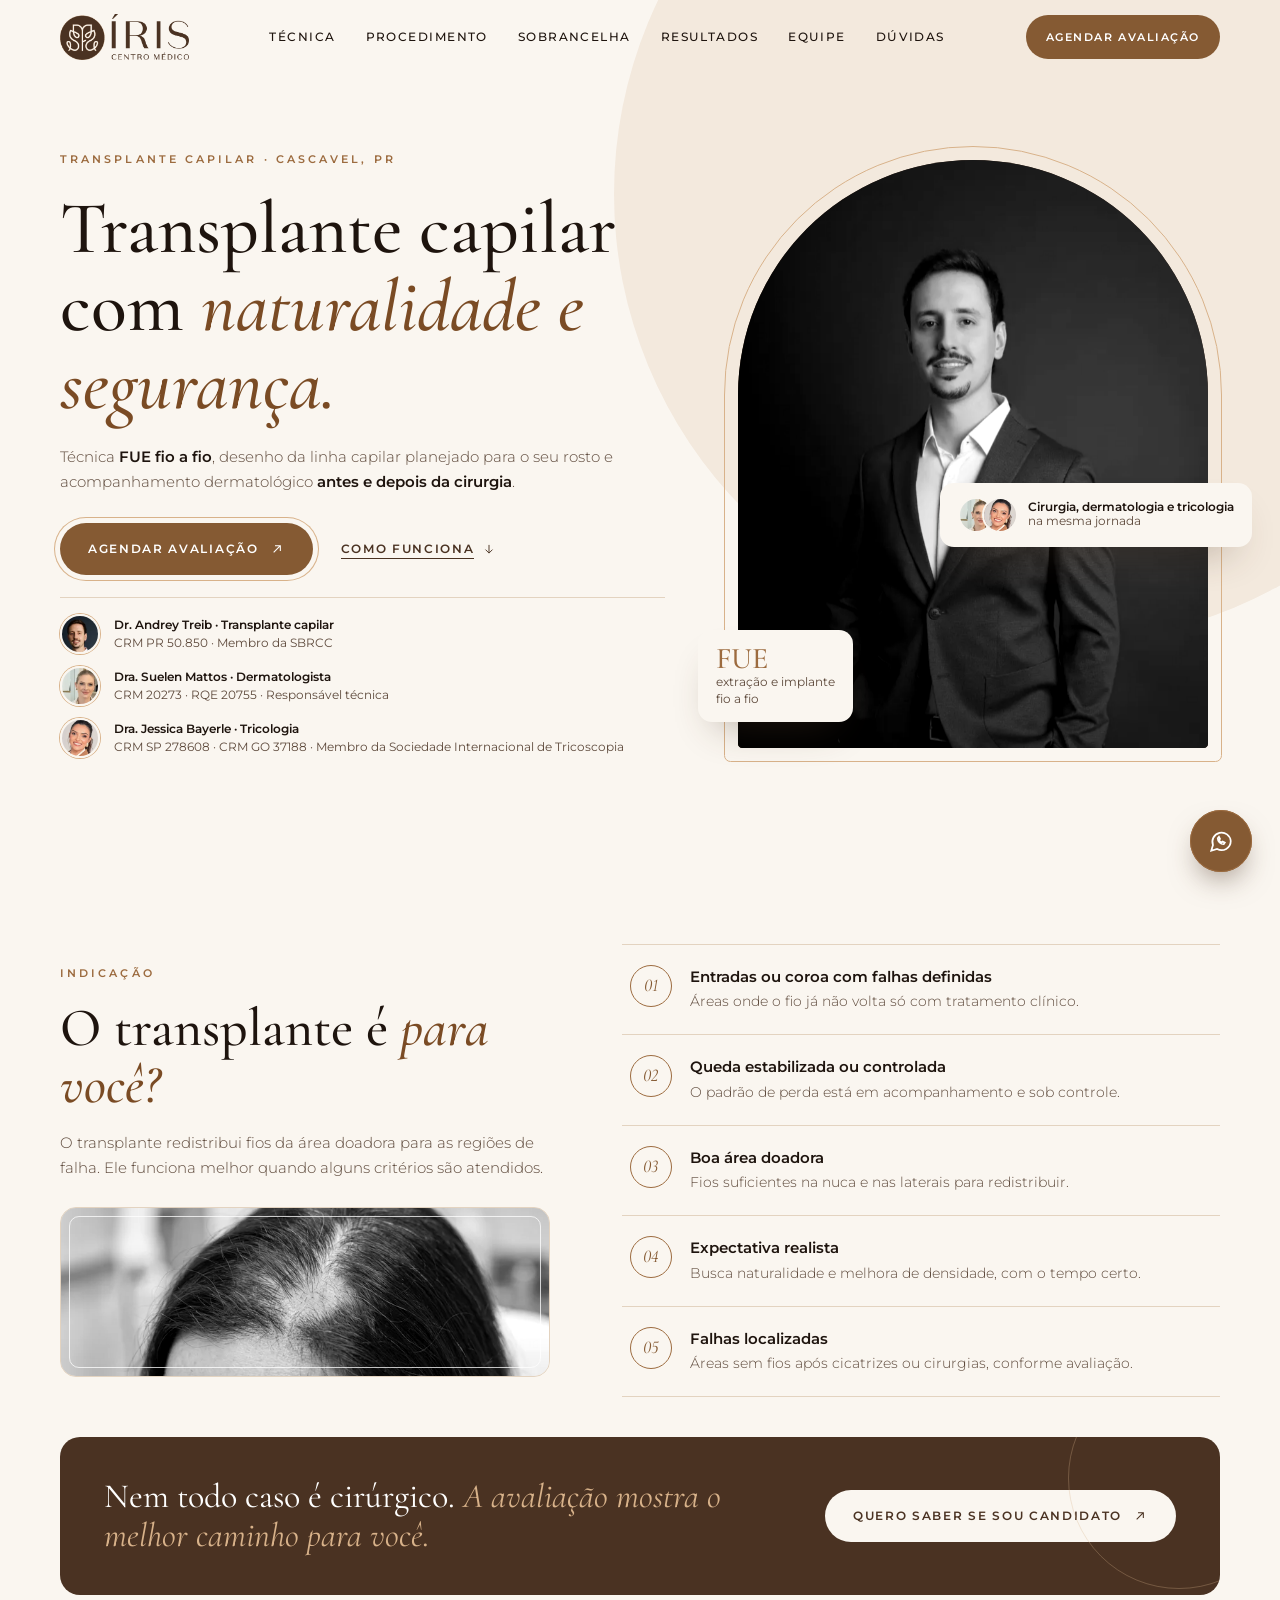
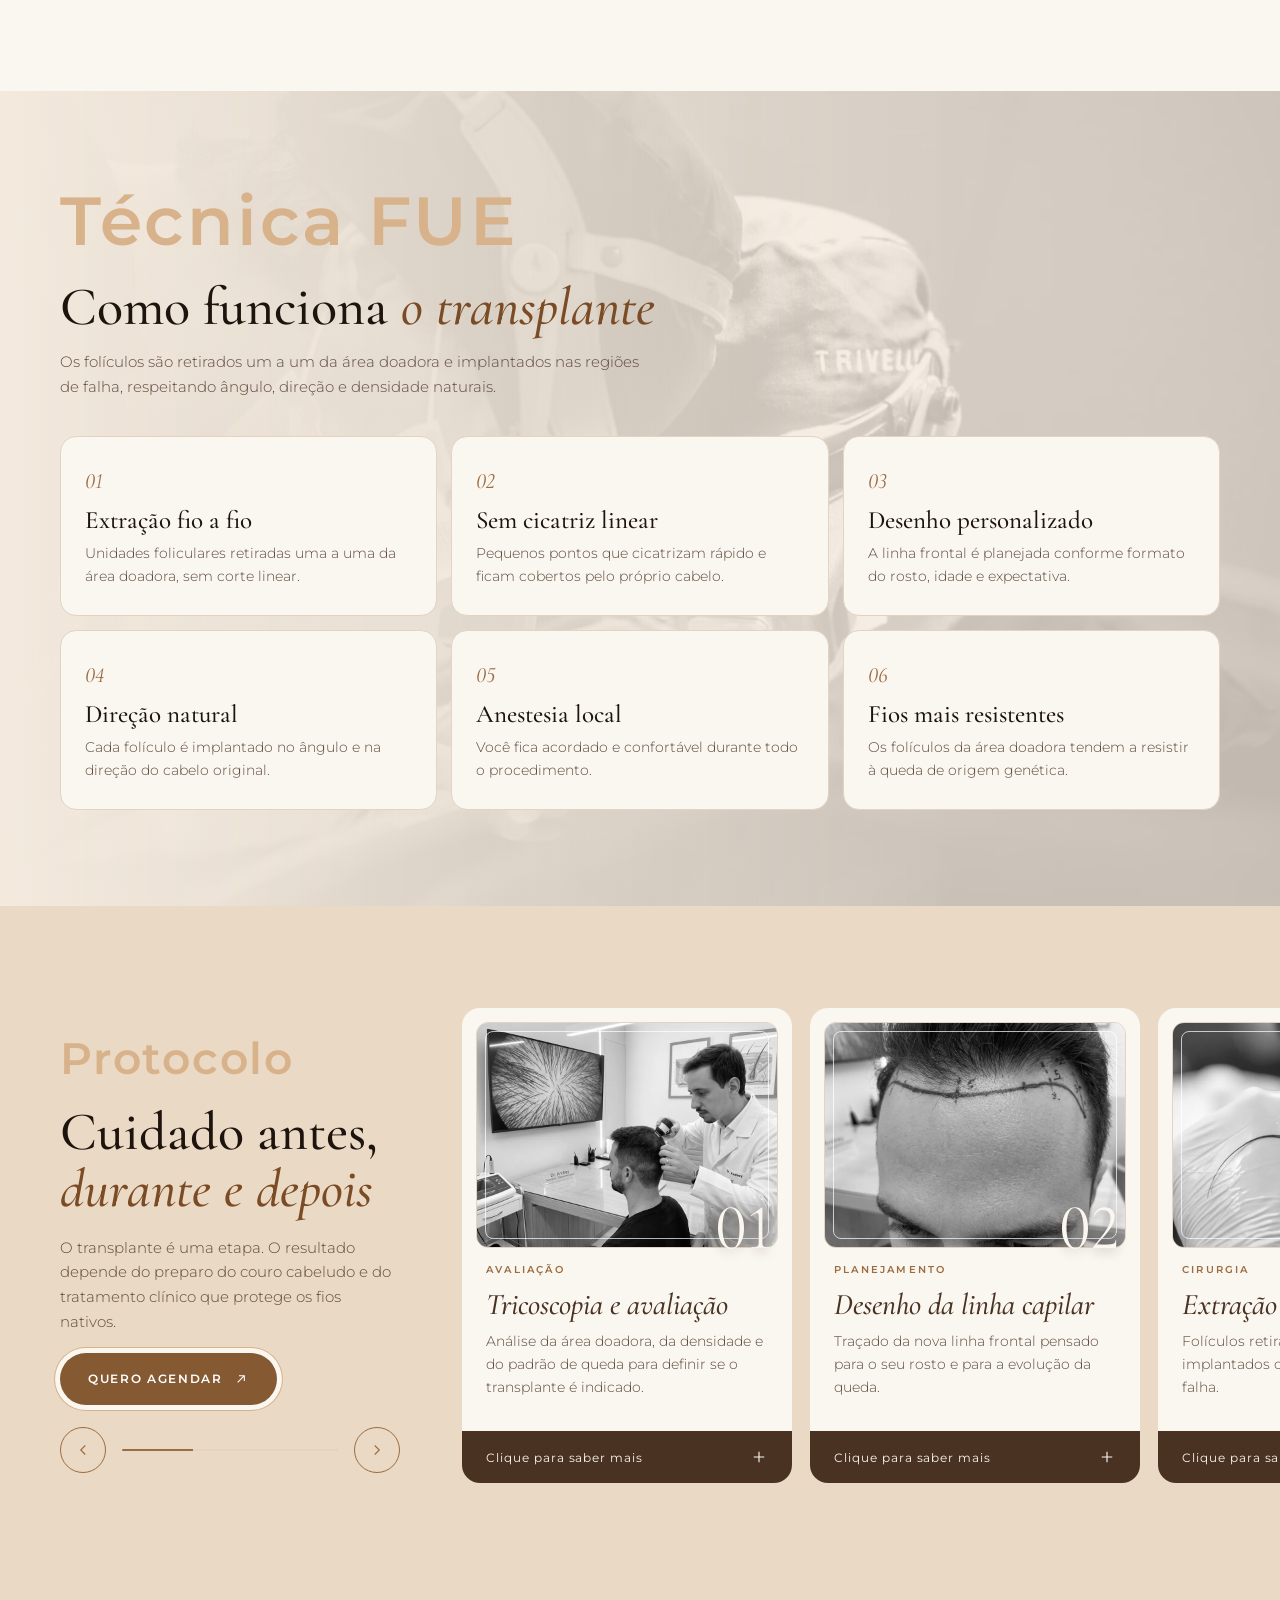
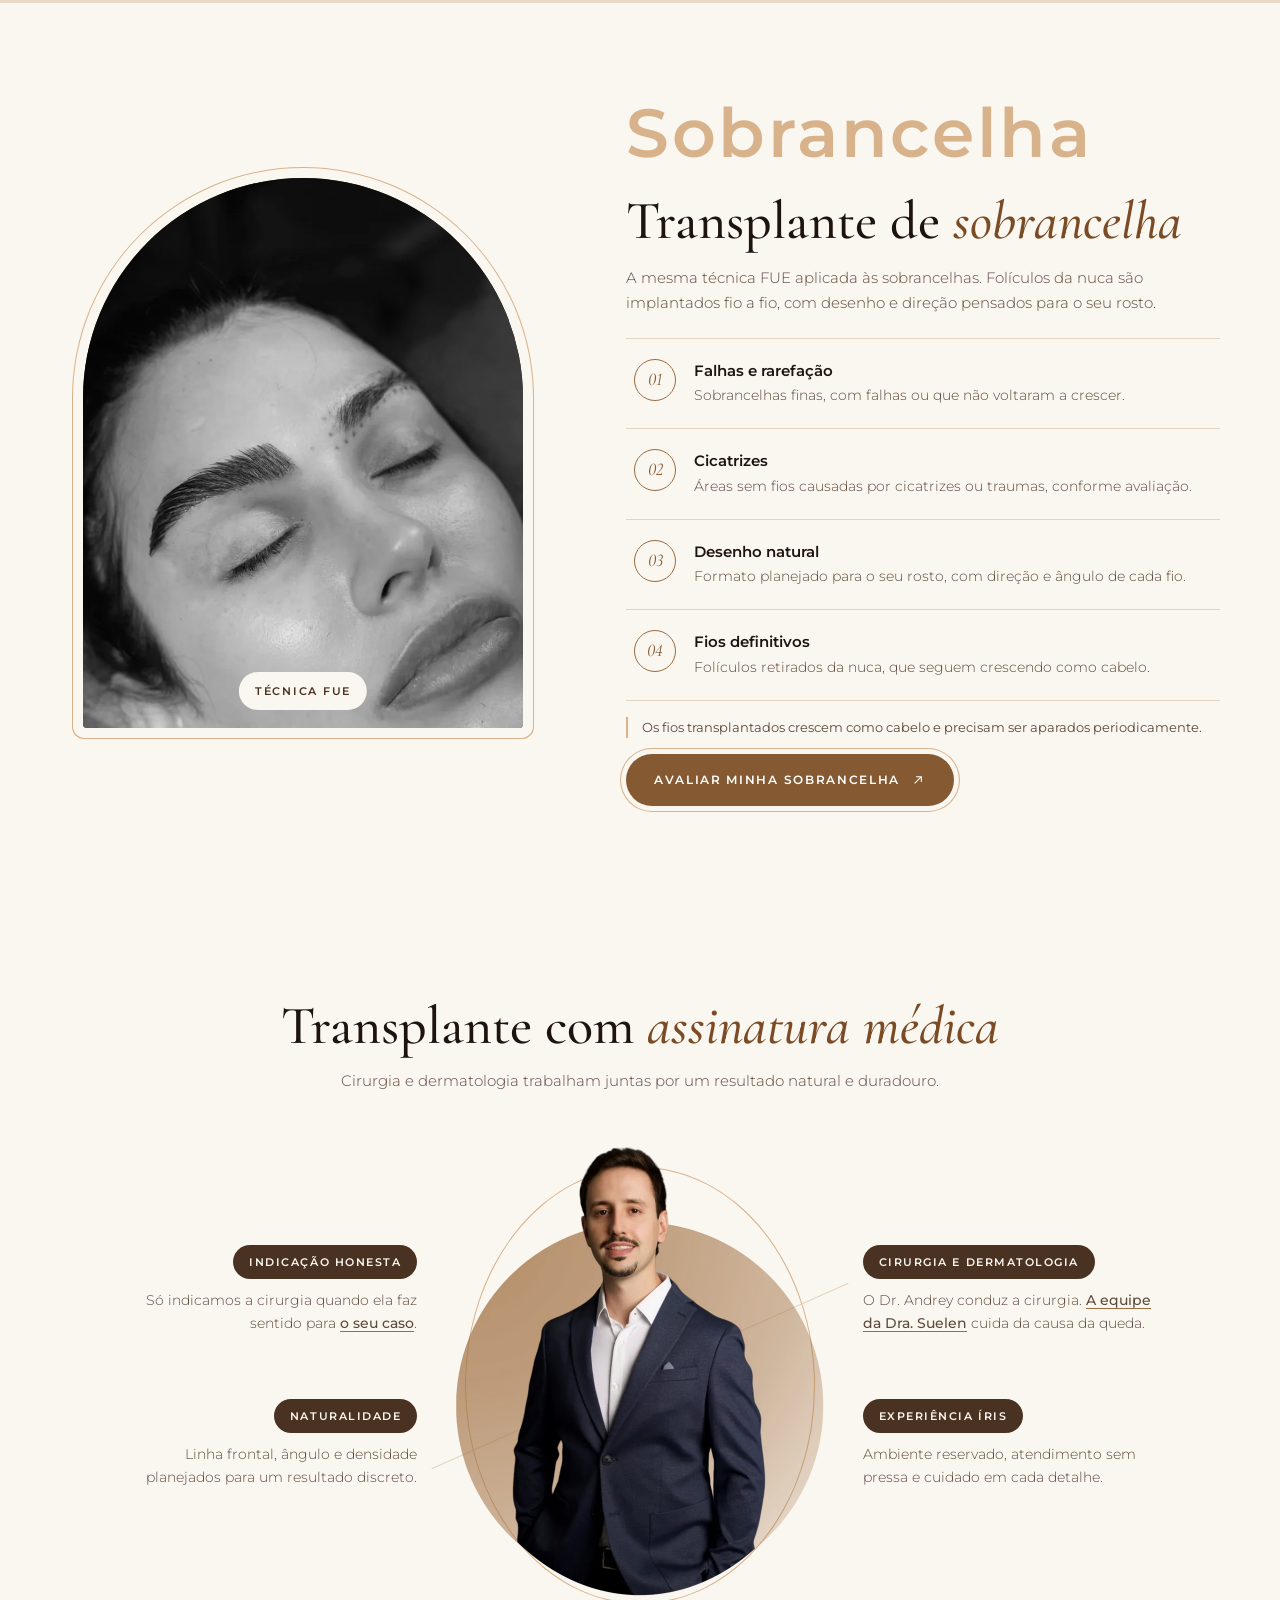
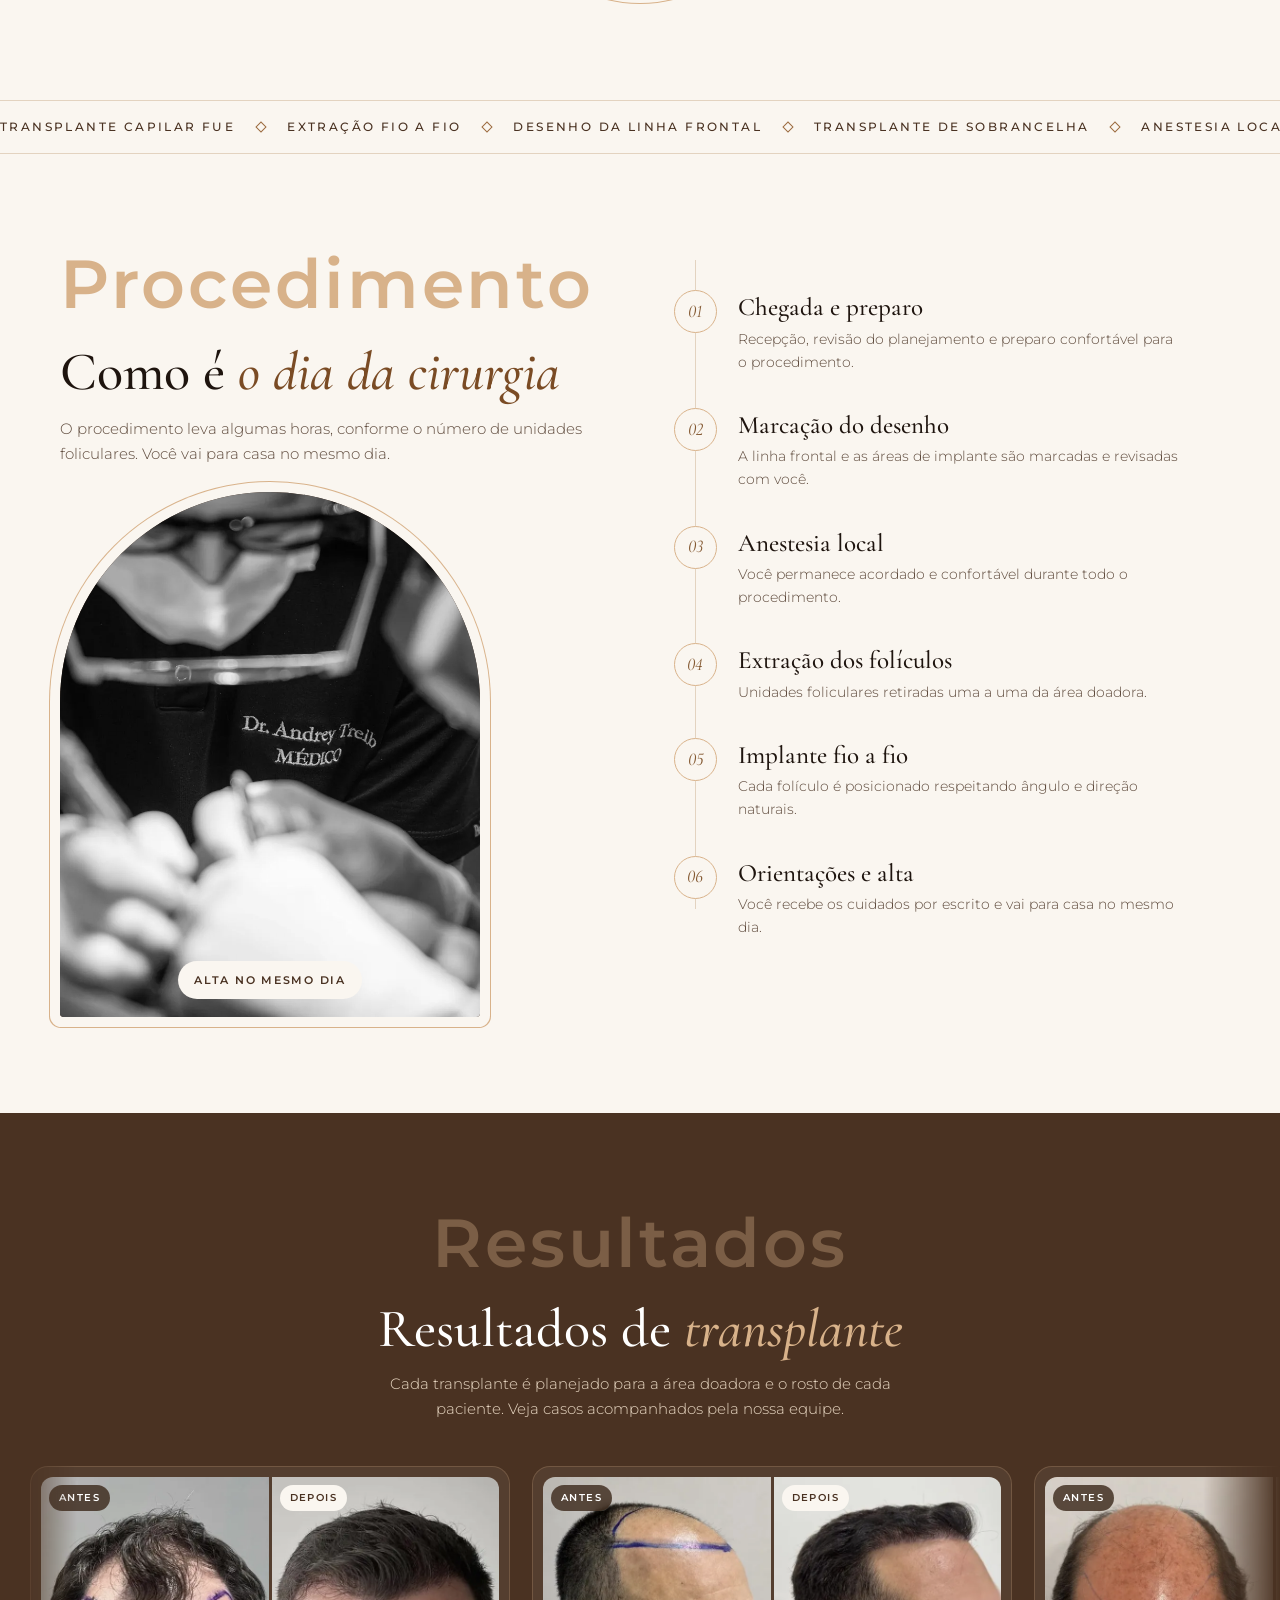
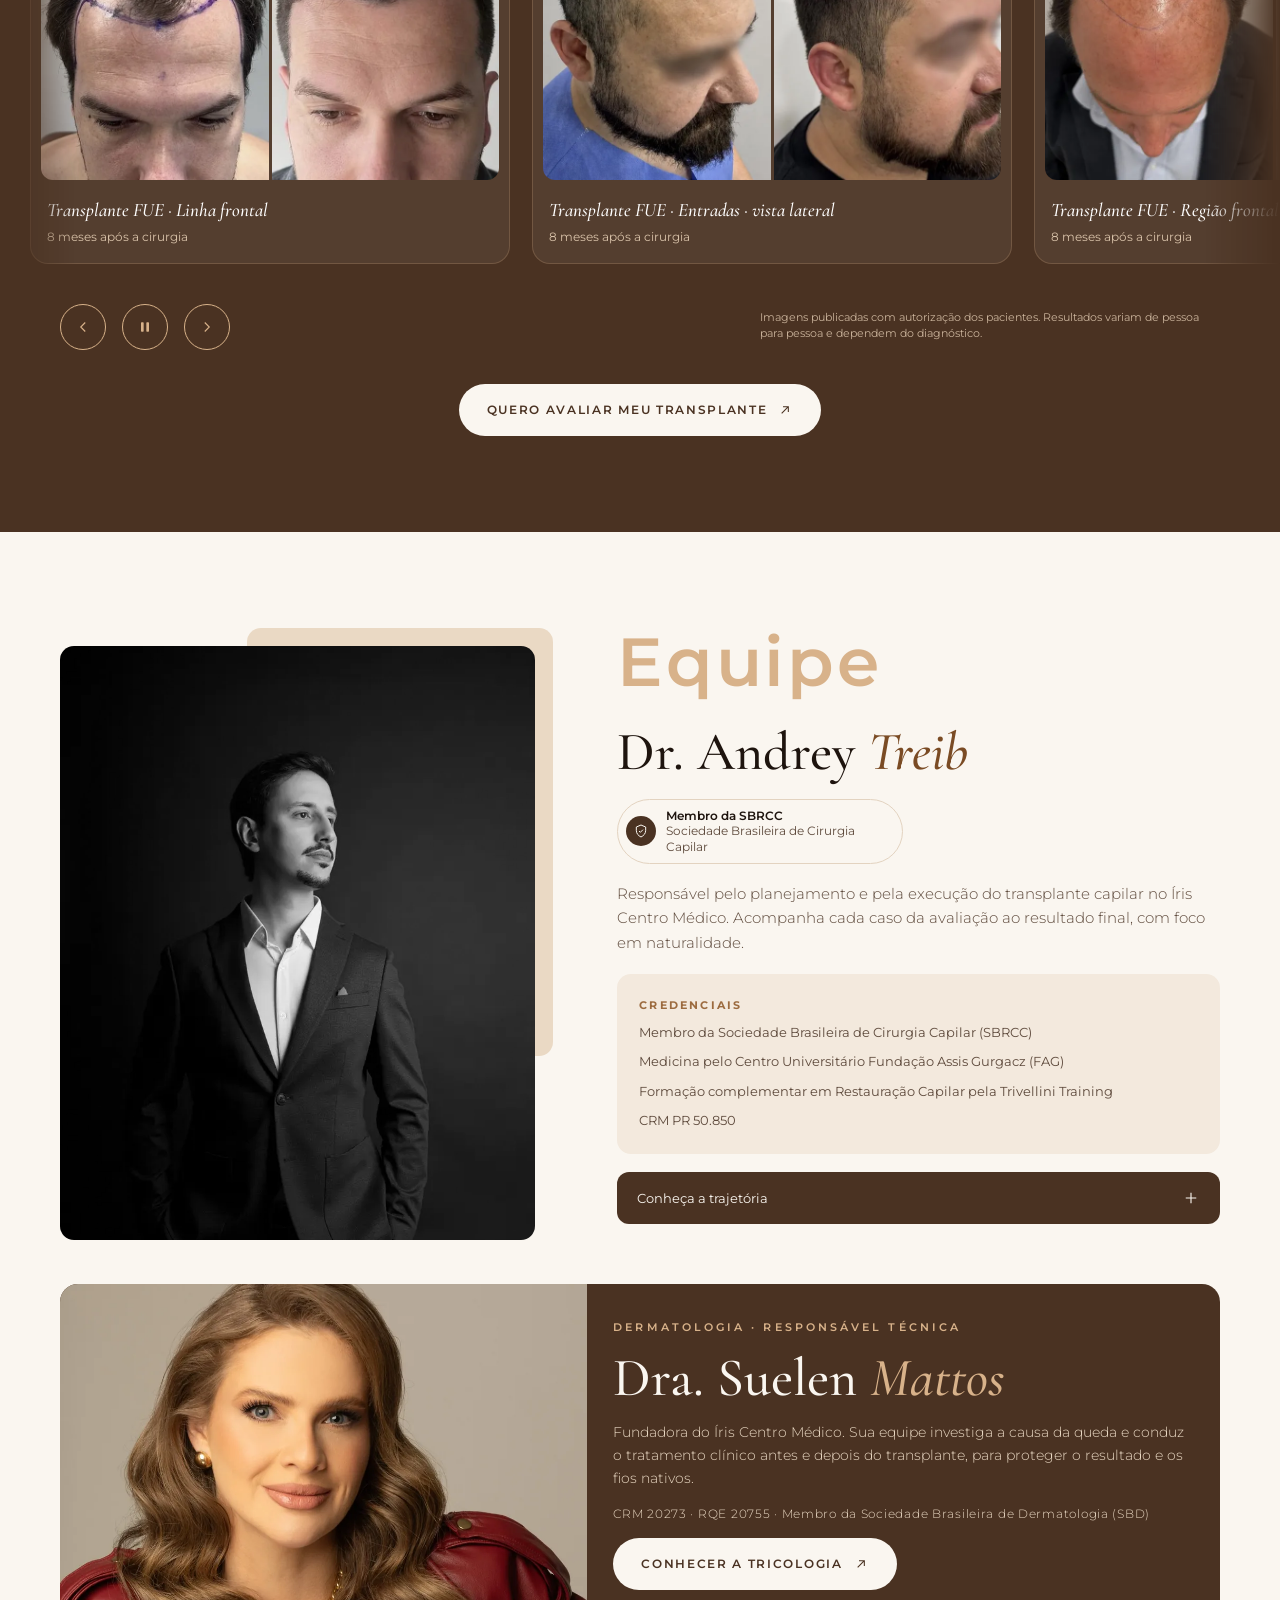
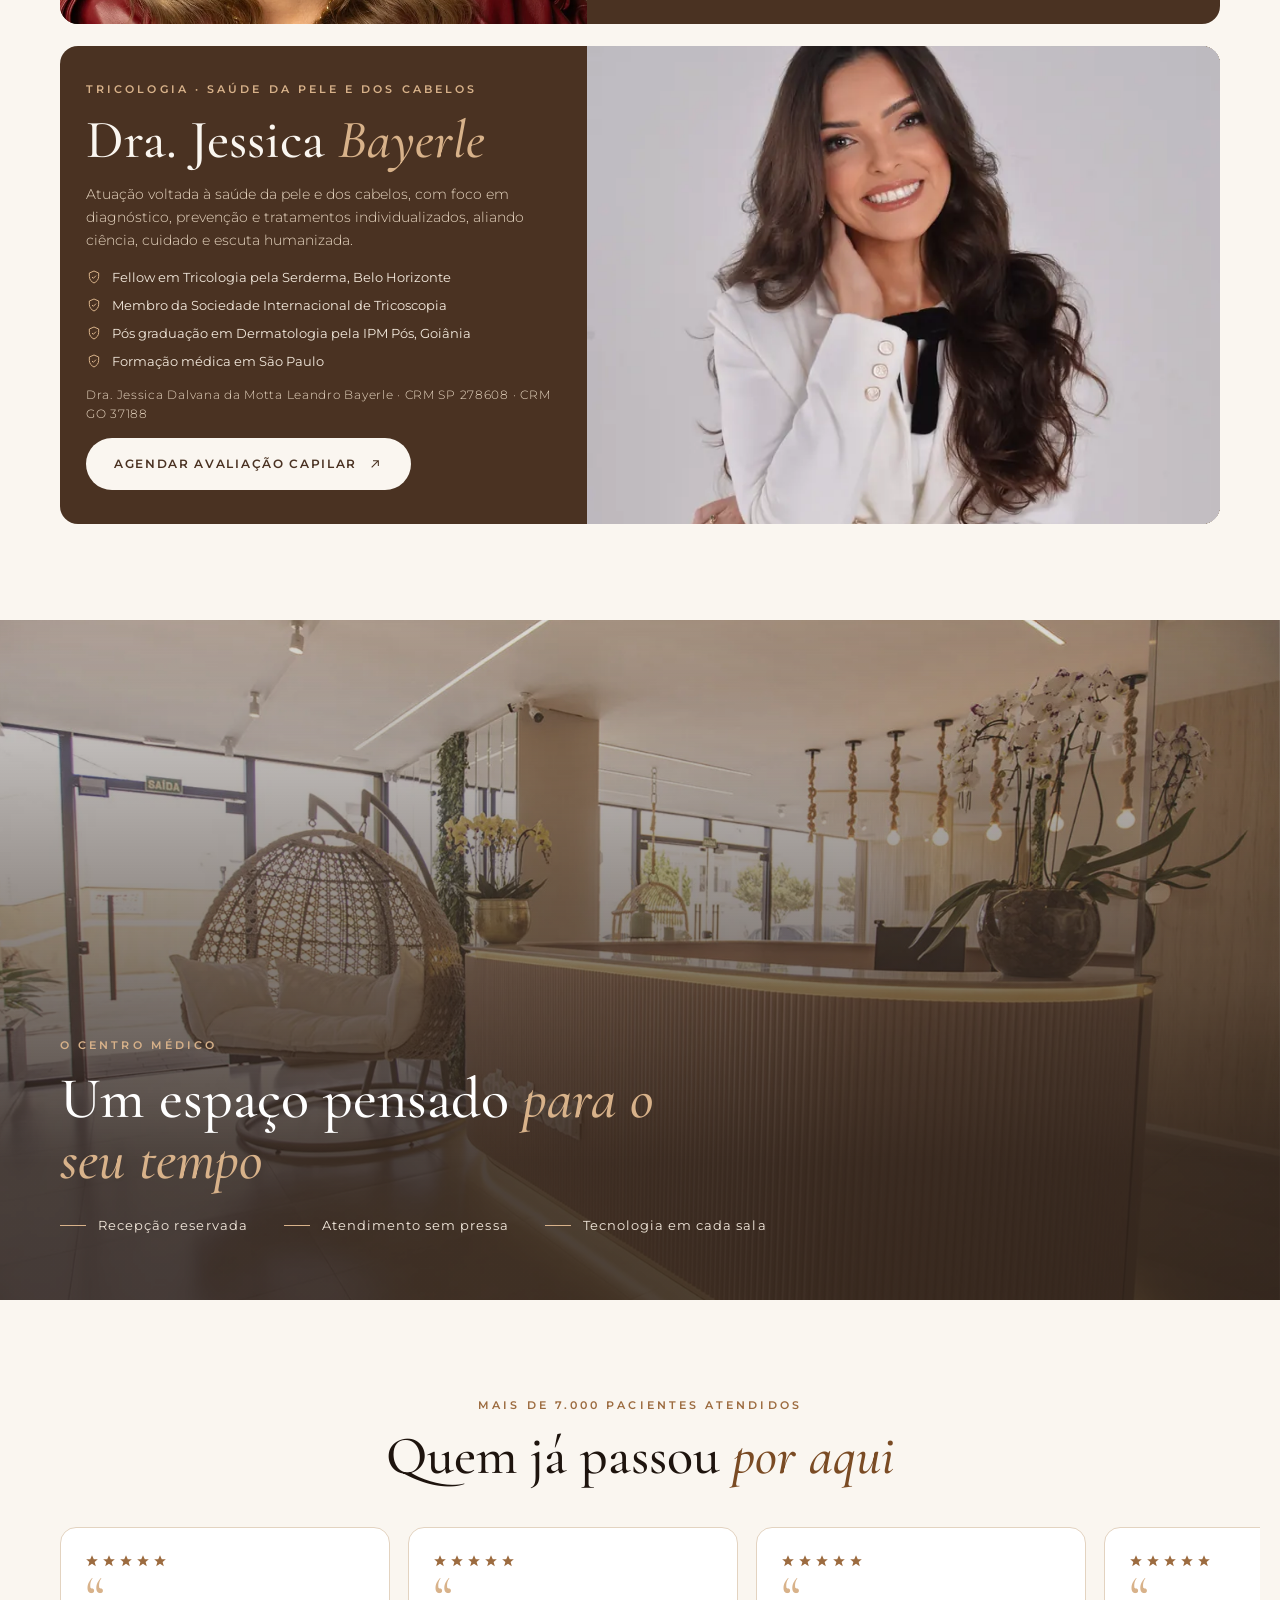
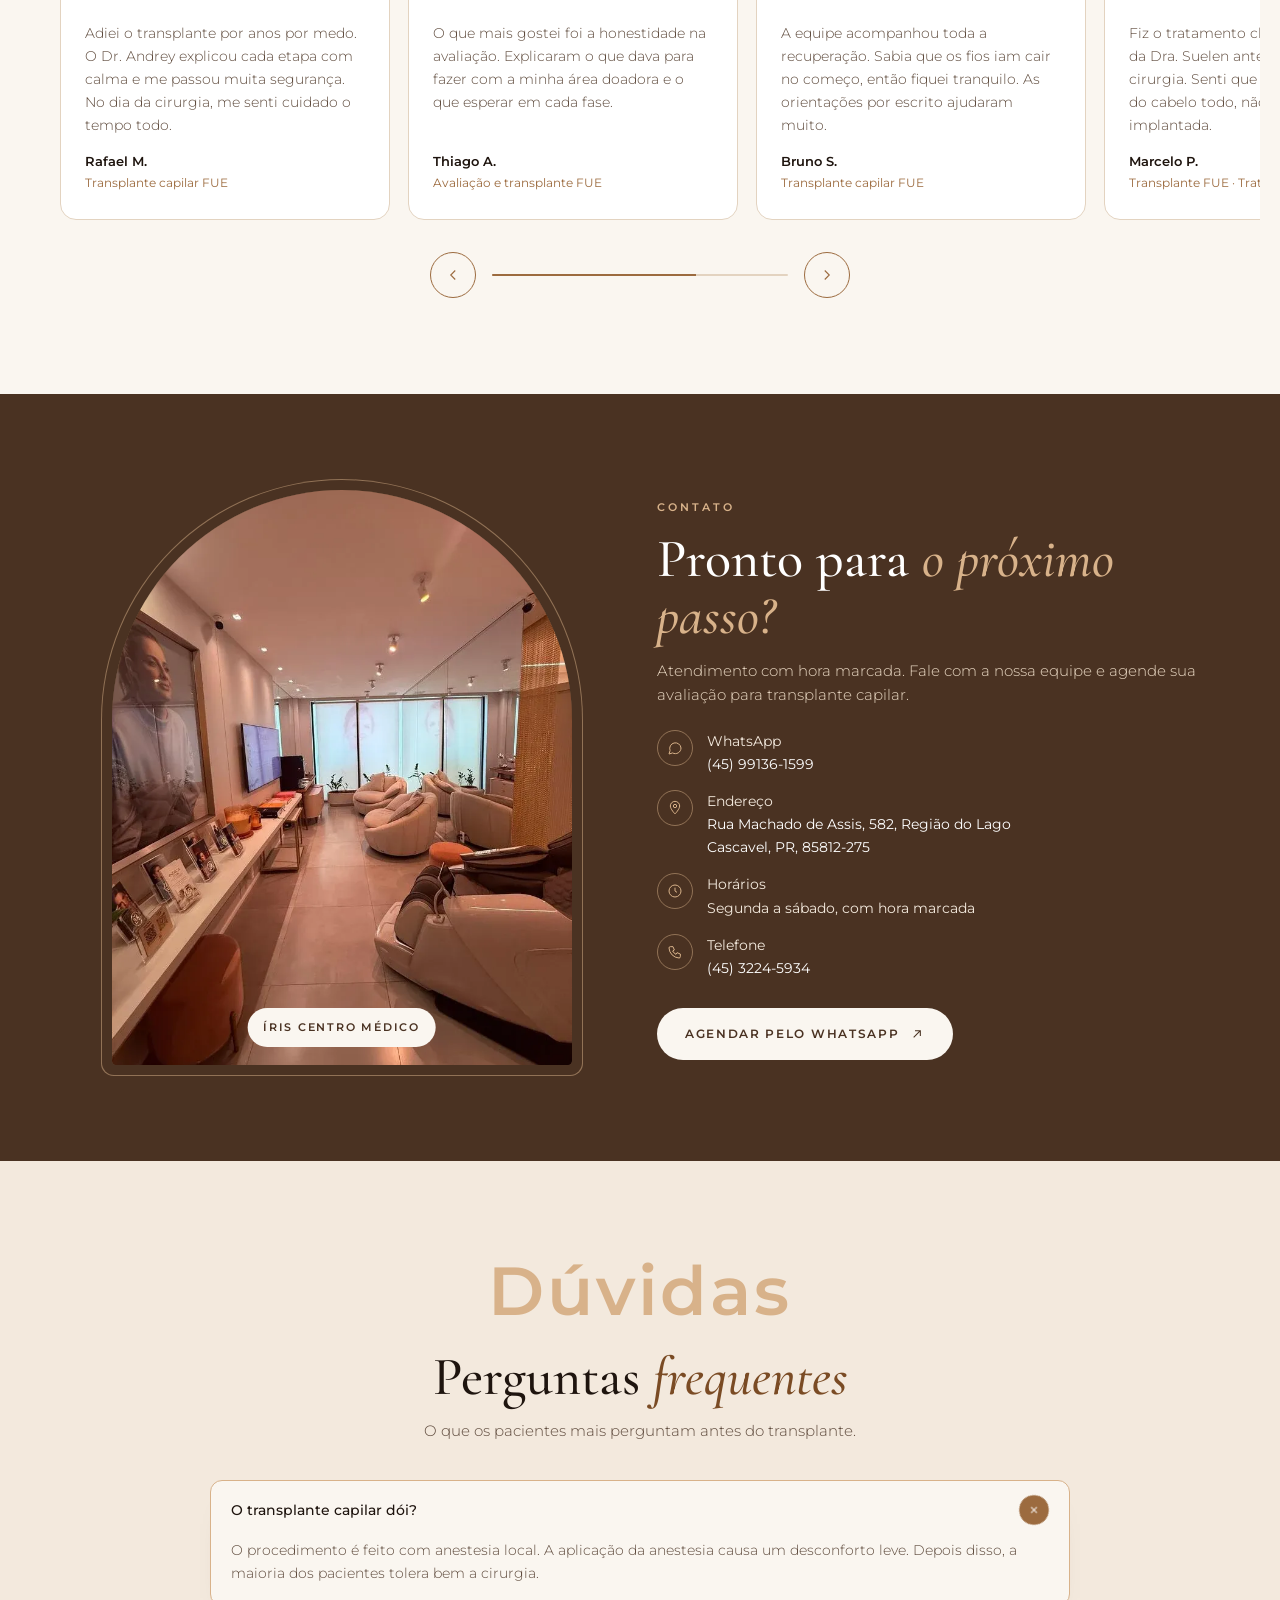
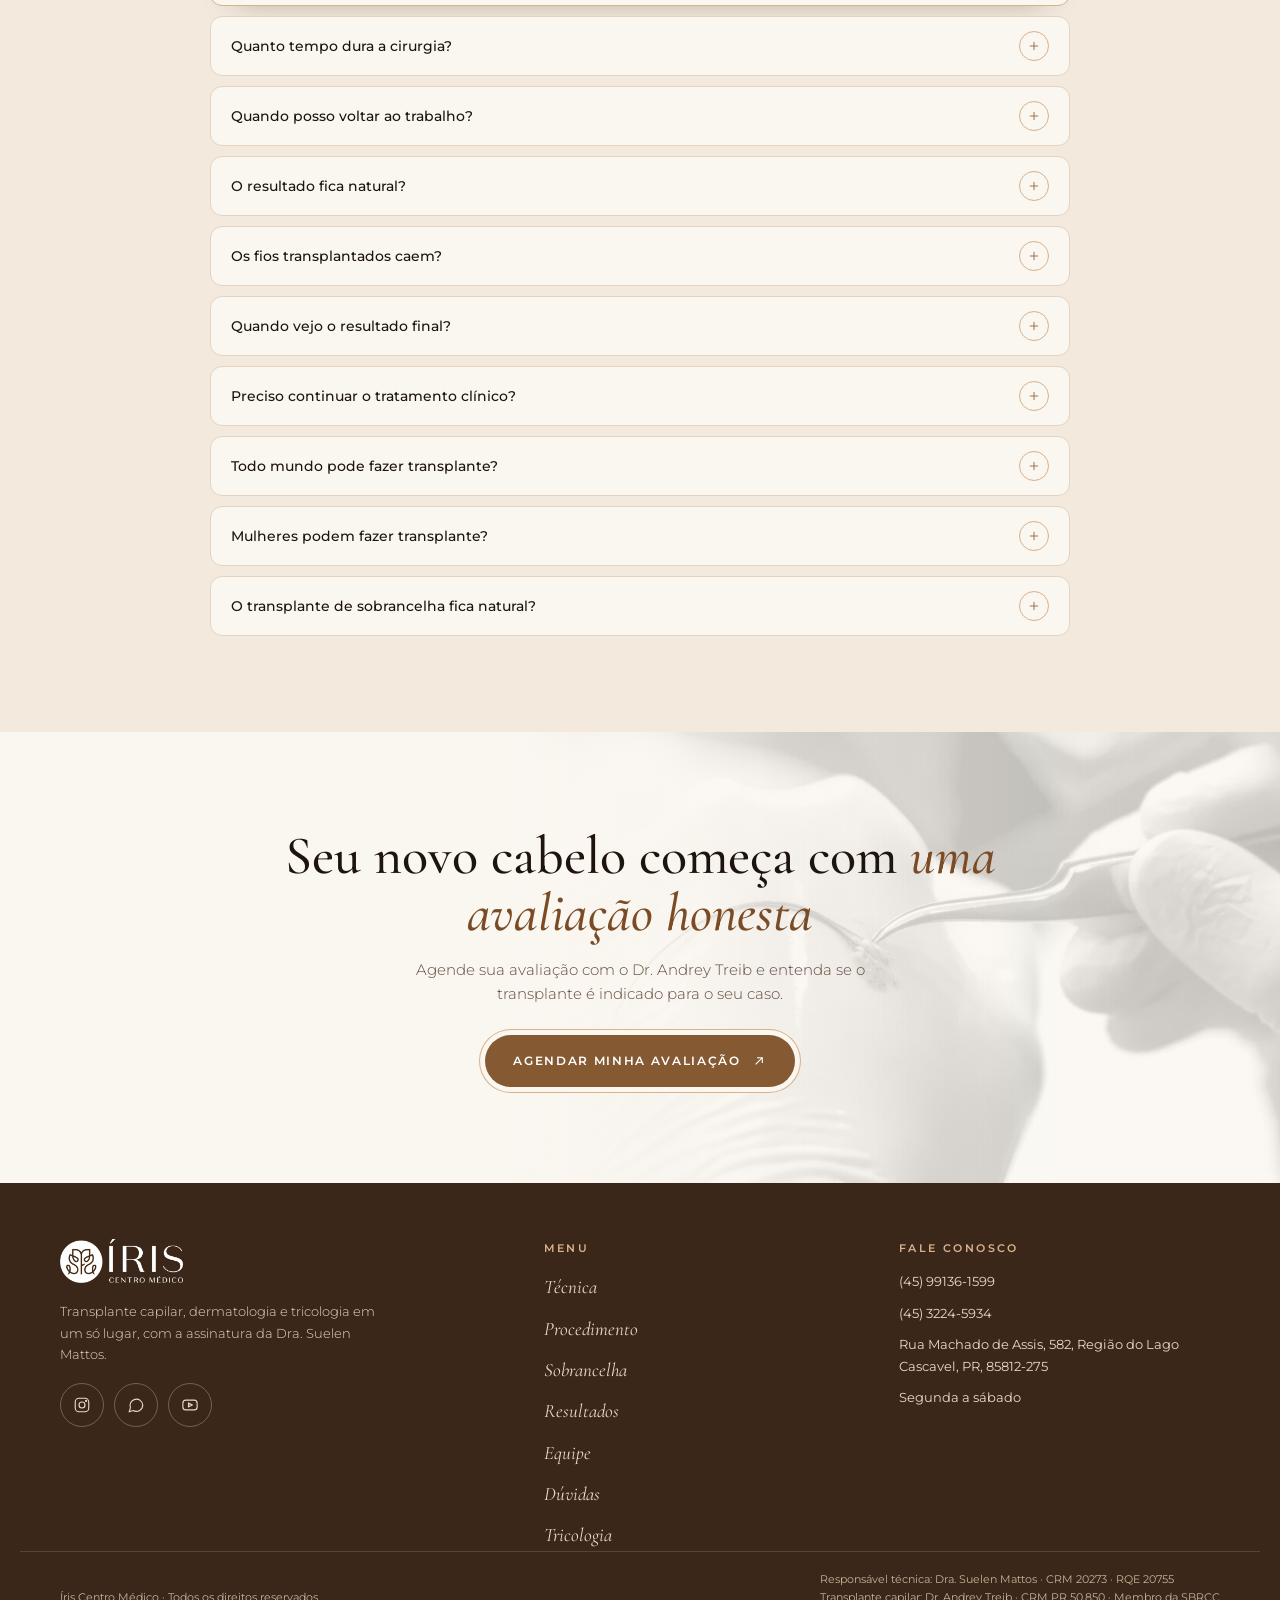
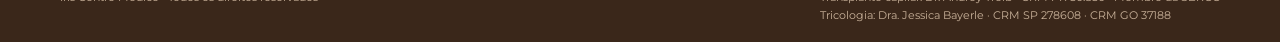
==== commit f9581022: "Corrige zoom nos cards ao tocar no celular No toque, o hover ficava ativo no card tocado e aplicava " ====
--- a/transplante/index.html
+++ b/transplante/index.html
@@ -12,6 +12,7 @@
 <link href="https://fonts.googleapis.com/css2?family=Cormorant+Garamond:ital,wght@0,400;0,500;1,400;1,500&family=Montserrat:wght@300;400;500;600&display=swap" rel="stylesheet">
 <link rel="stylesheet" href="../assets/css/style.css">
 <link rel="stylesheet" href="../assets/css/transplante.css">
+<link rel="stylesheet" href="../assets/css/mobile.css">
 </head>
 <body>
 <div class="page">
--- a/assets/css/mobile.css
+++ b/assets/css/mobile.css
@@ -0,0 +1,18 @@
+/* Ajustes para celular e tablet (telas de toque)
+   1. Impede que o navegador aumente o texto sozinho.
+   2. No toque, o hover fica "preso" no card tocado. Aqui os efeitos
+      de zoom e deslocamento só valem para mouse.
+   3. Evita o zoom por toque duplo nos carrosséis e botões. */
+html{-webkit-text-size-adjust:100%;text-size-adjust:100%}
+.track,.res-track,.tcard,.tcard-foot,.arr,.btn,.fq-b,.acc-btn{touch-action:manipulation}
+.track,.res-track{touch-action:pan-x pan-y pinch-zoom}
+button,a{-webkit-tap-highlight-color:transparent}
+@media (hover:none),(pointer:coarse){
+  .tcard:hover,.pcard:hover,.qcard:hover,.ba:hover,.path-card:hover,.checks li:hover,.btn:hover,.wa:hover{transform:none!important}
+  .tcard:hover,.pcard:hover,.qcard:hover,.path-card:hover{box-shadow:none}
+  .tcard:hover .tframe img,.jcard:hover img,.ba:hover .ba-one img,.ba:hover .ba-side img,.doc2:hover .doc2-img img,
+  .cphoto:hover img,.sframe:hover img,.day-media:hover img,.brow-media:hover img,.path-card:hover img{transform:none!important}
+  .tcard:hover .tframe img{filter:grayscale(1)}
+  .tcard:hover .num{color:var(--cream);-webkit-text-stroke-color:transparent}
+  .pcard:hover::after{opacity:0}
+}
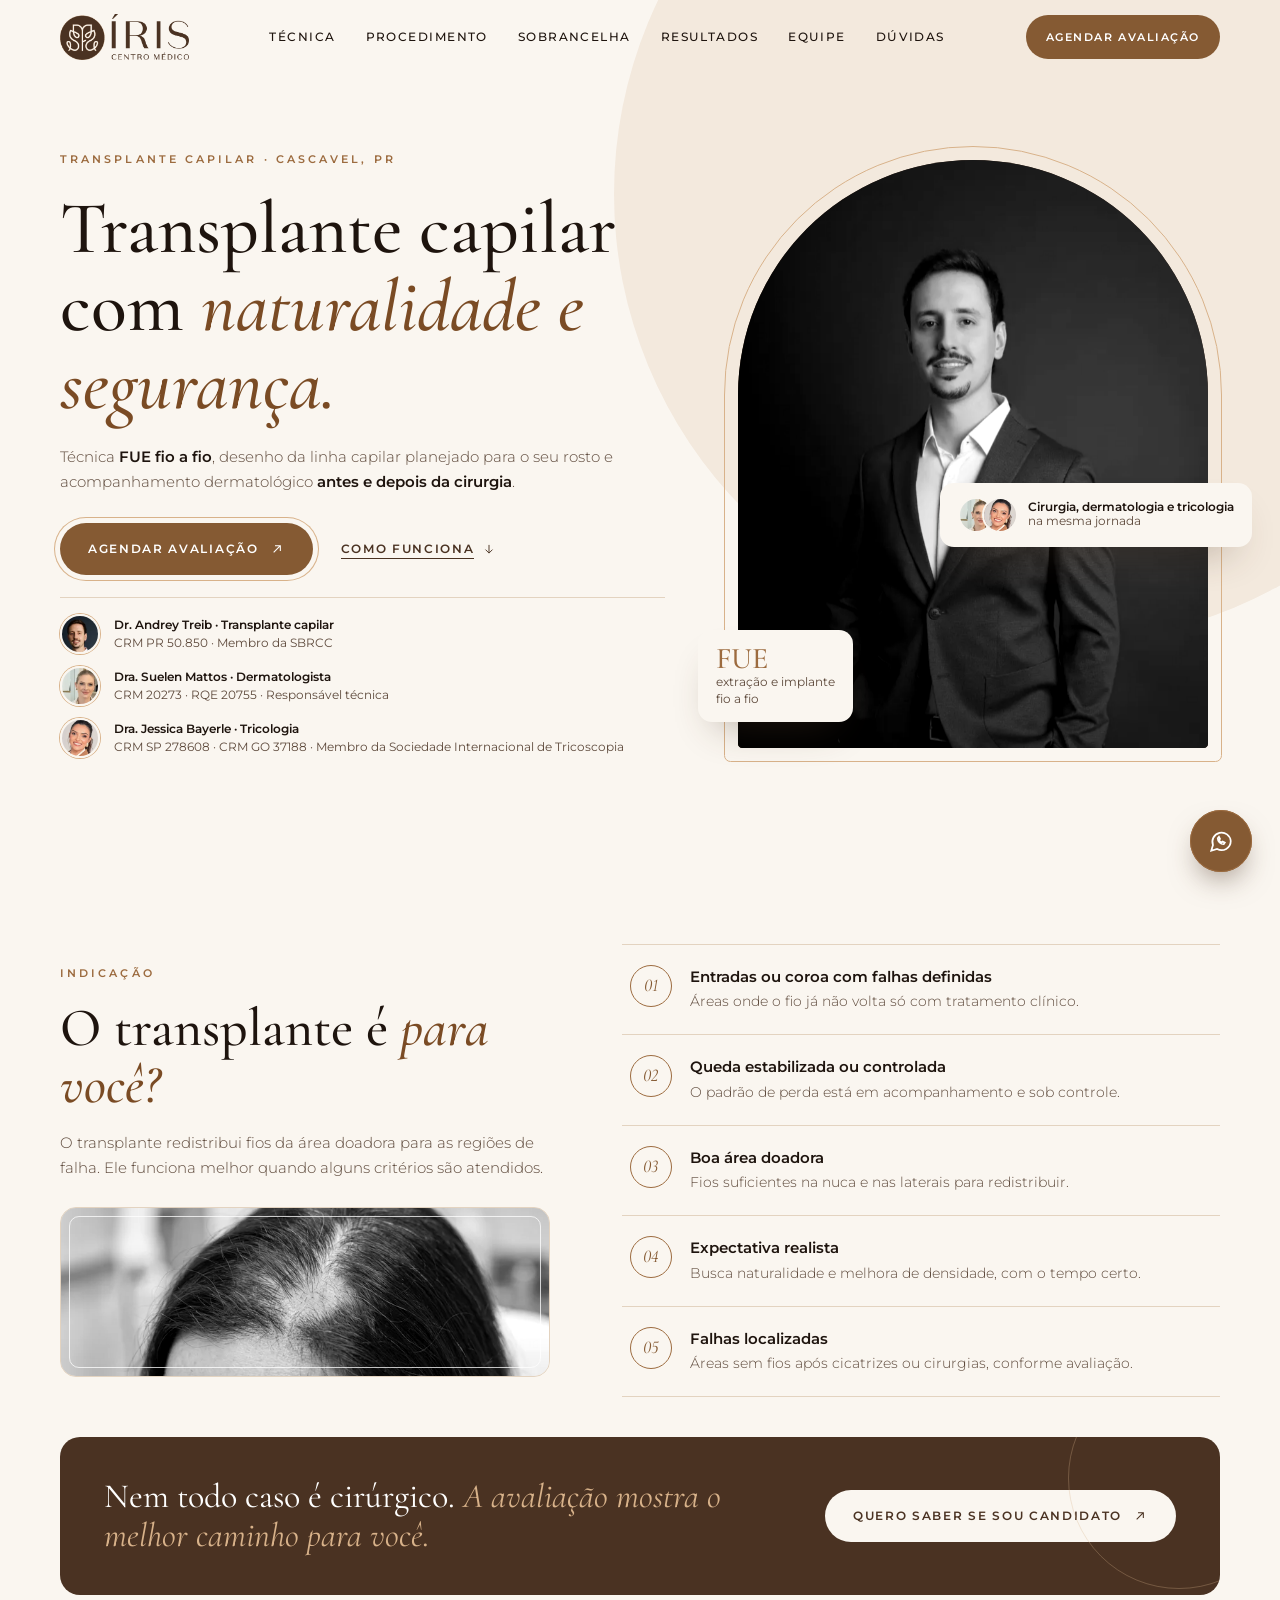
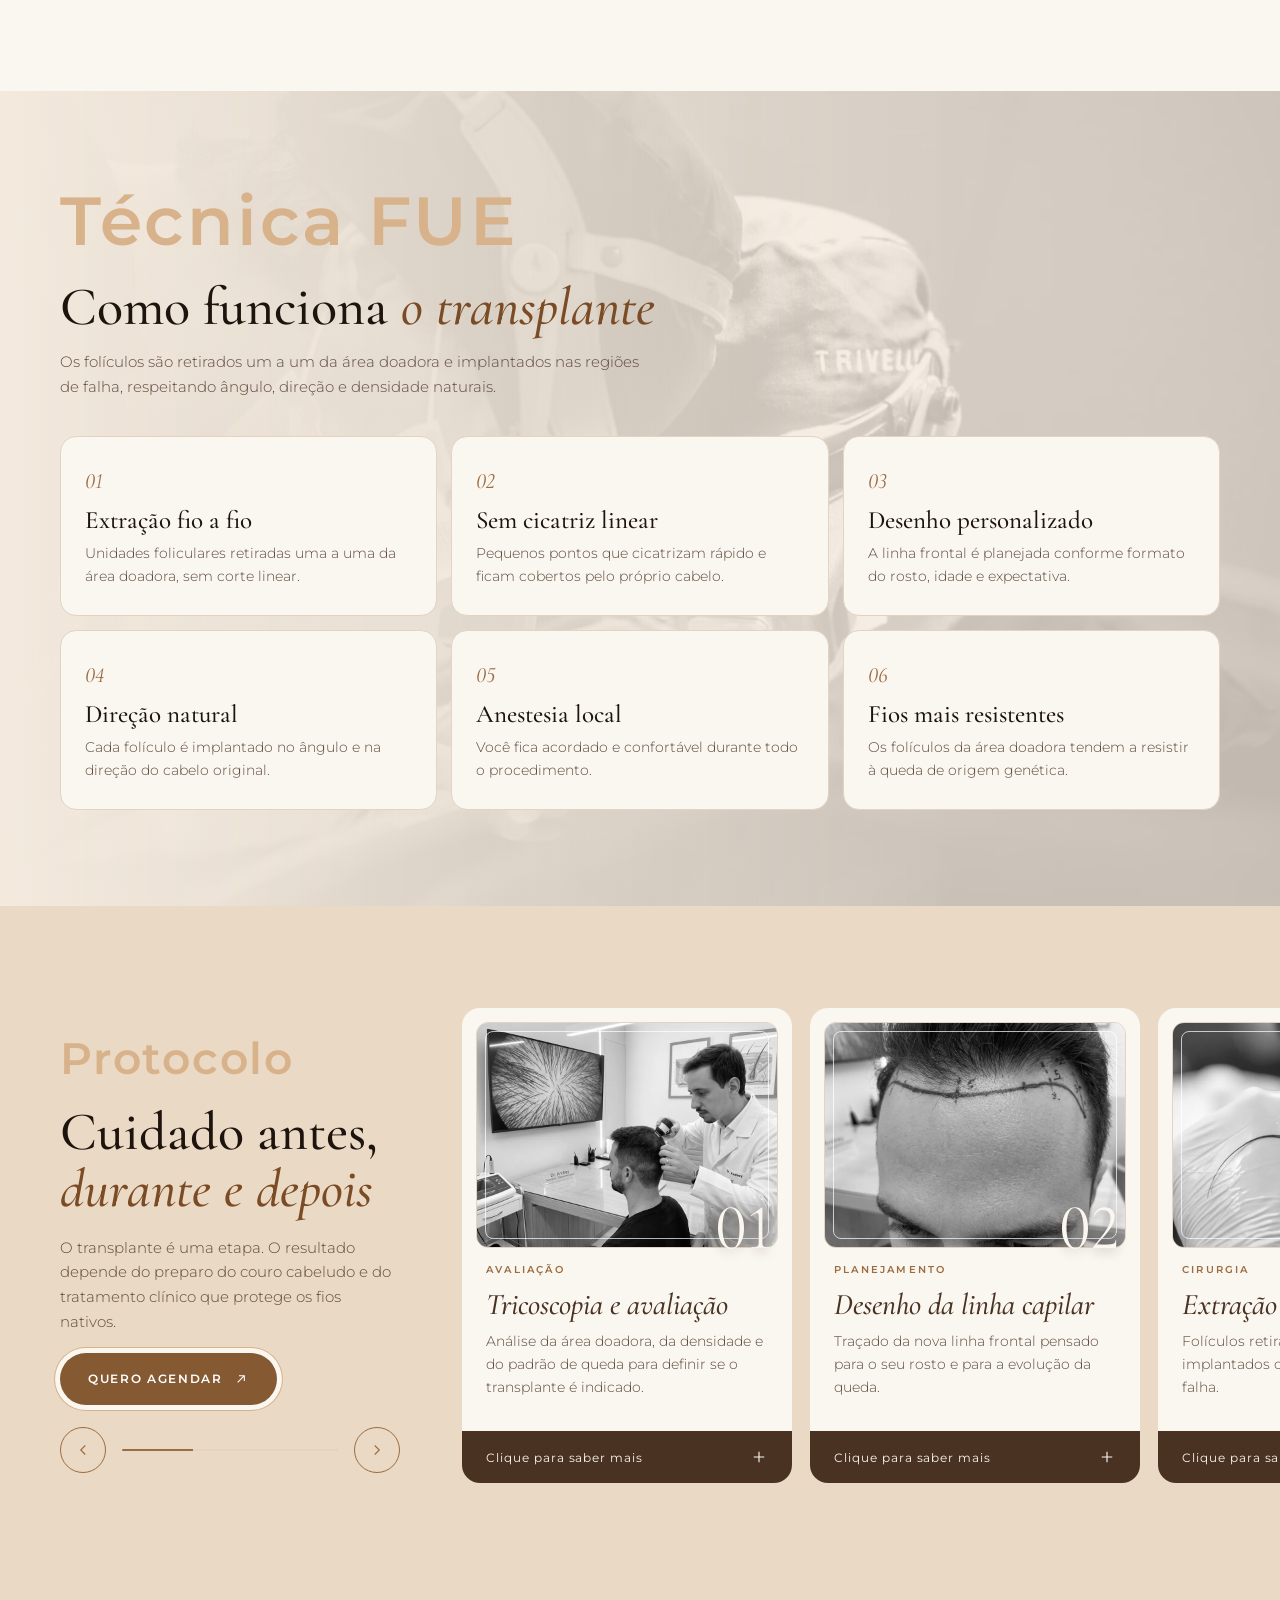
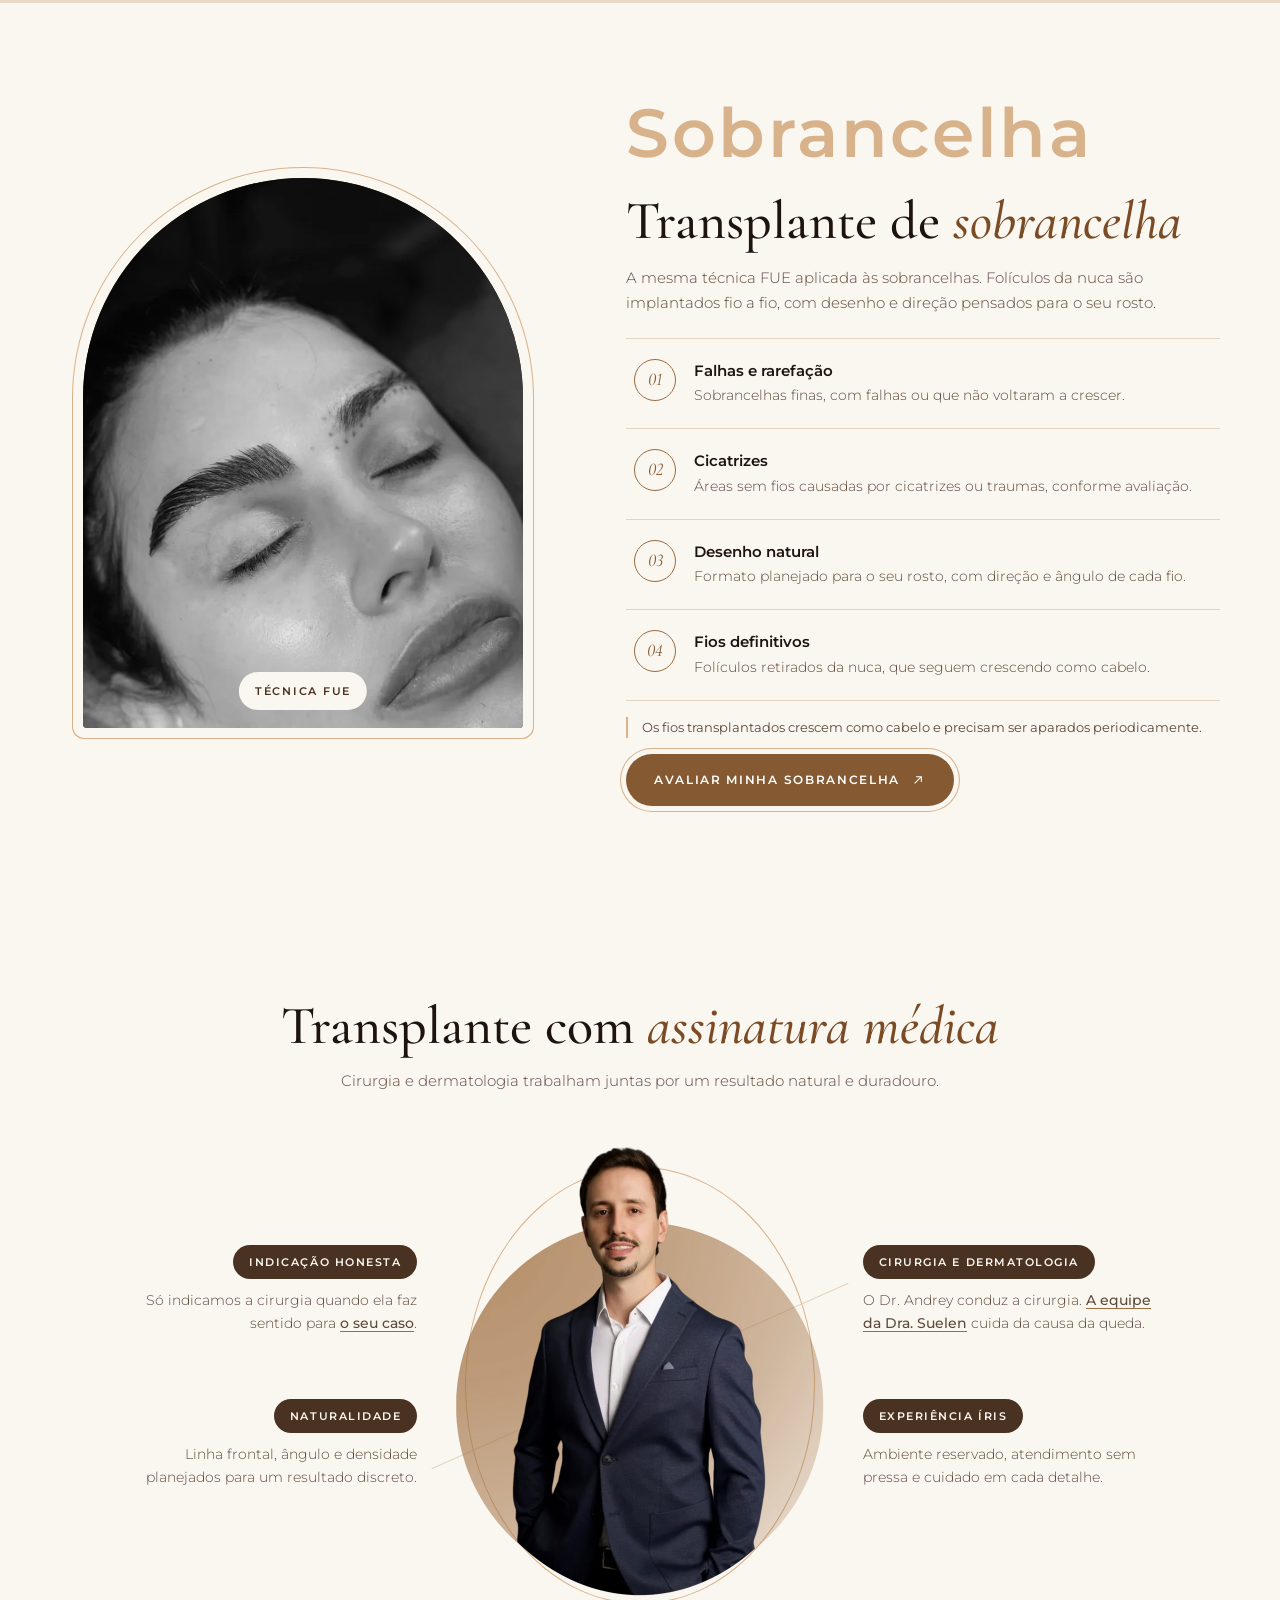
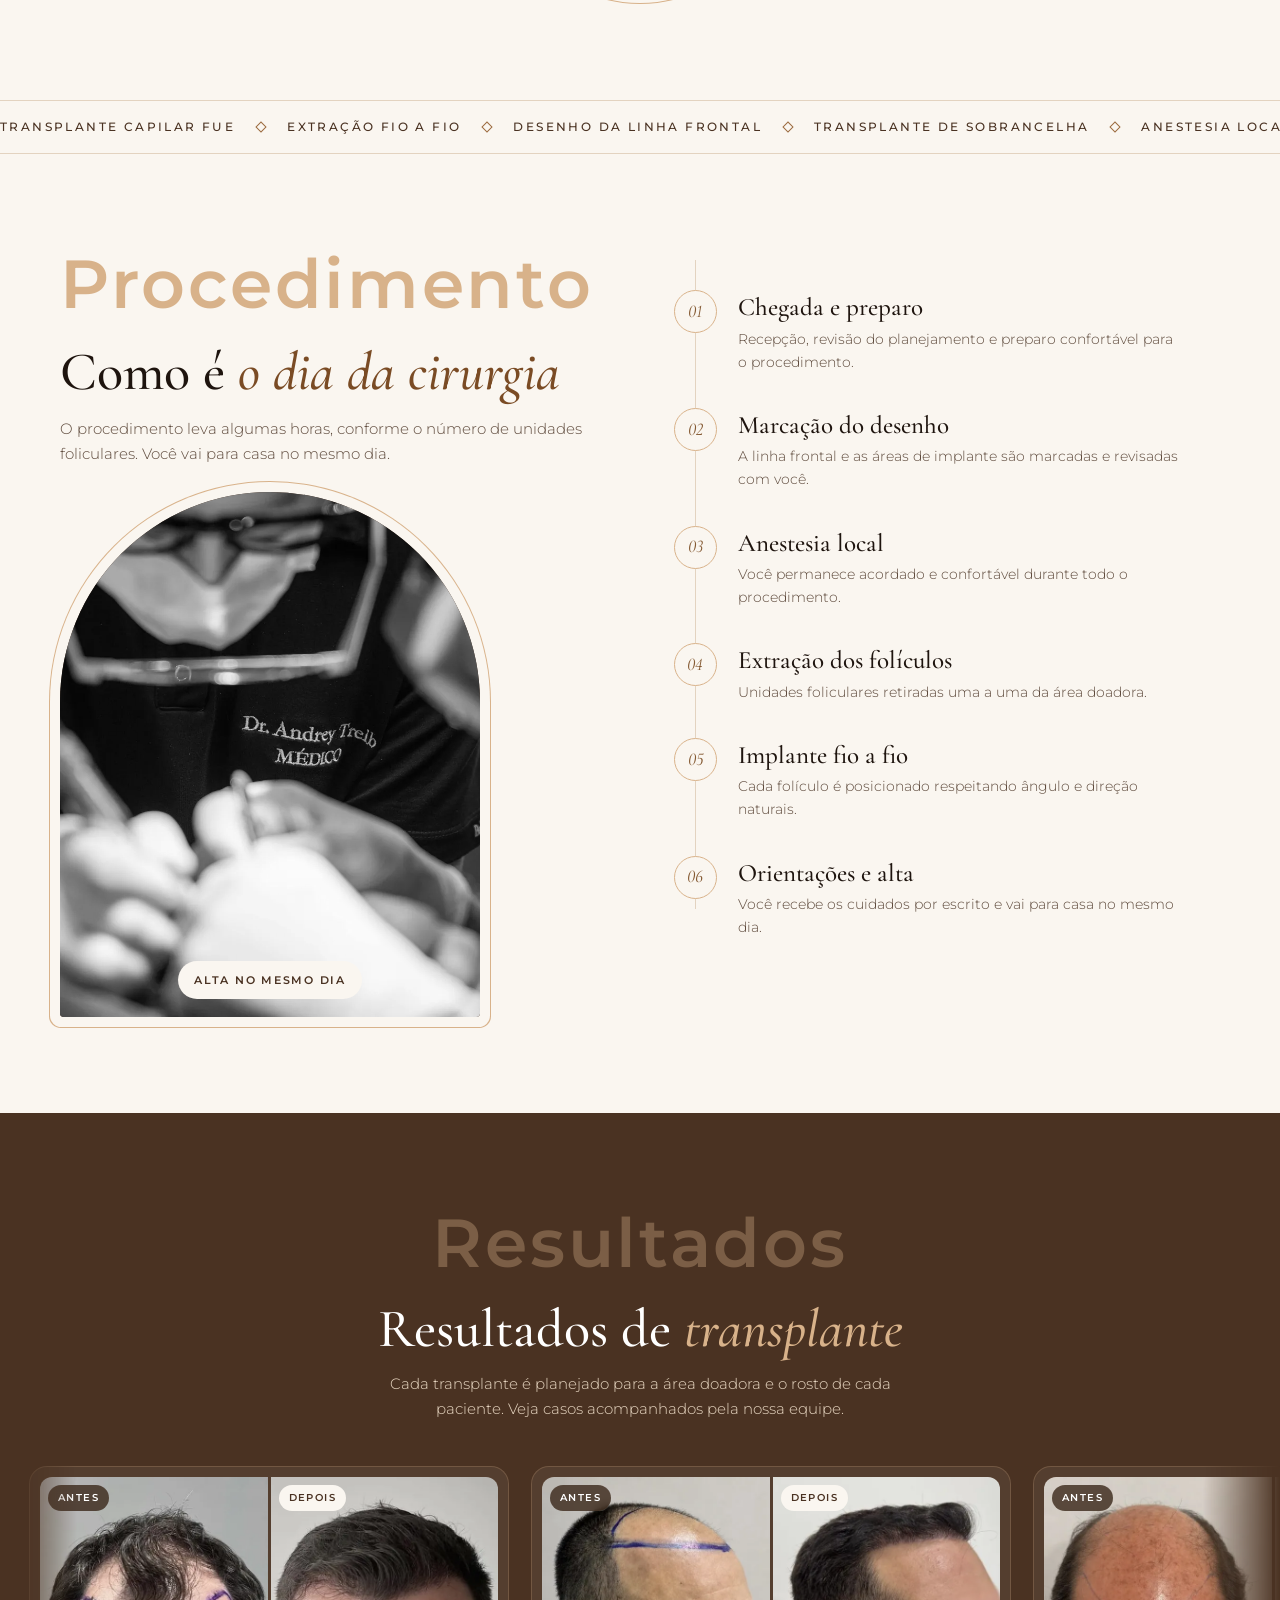
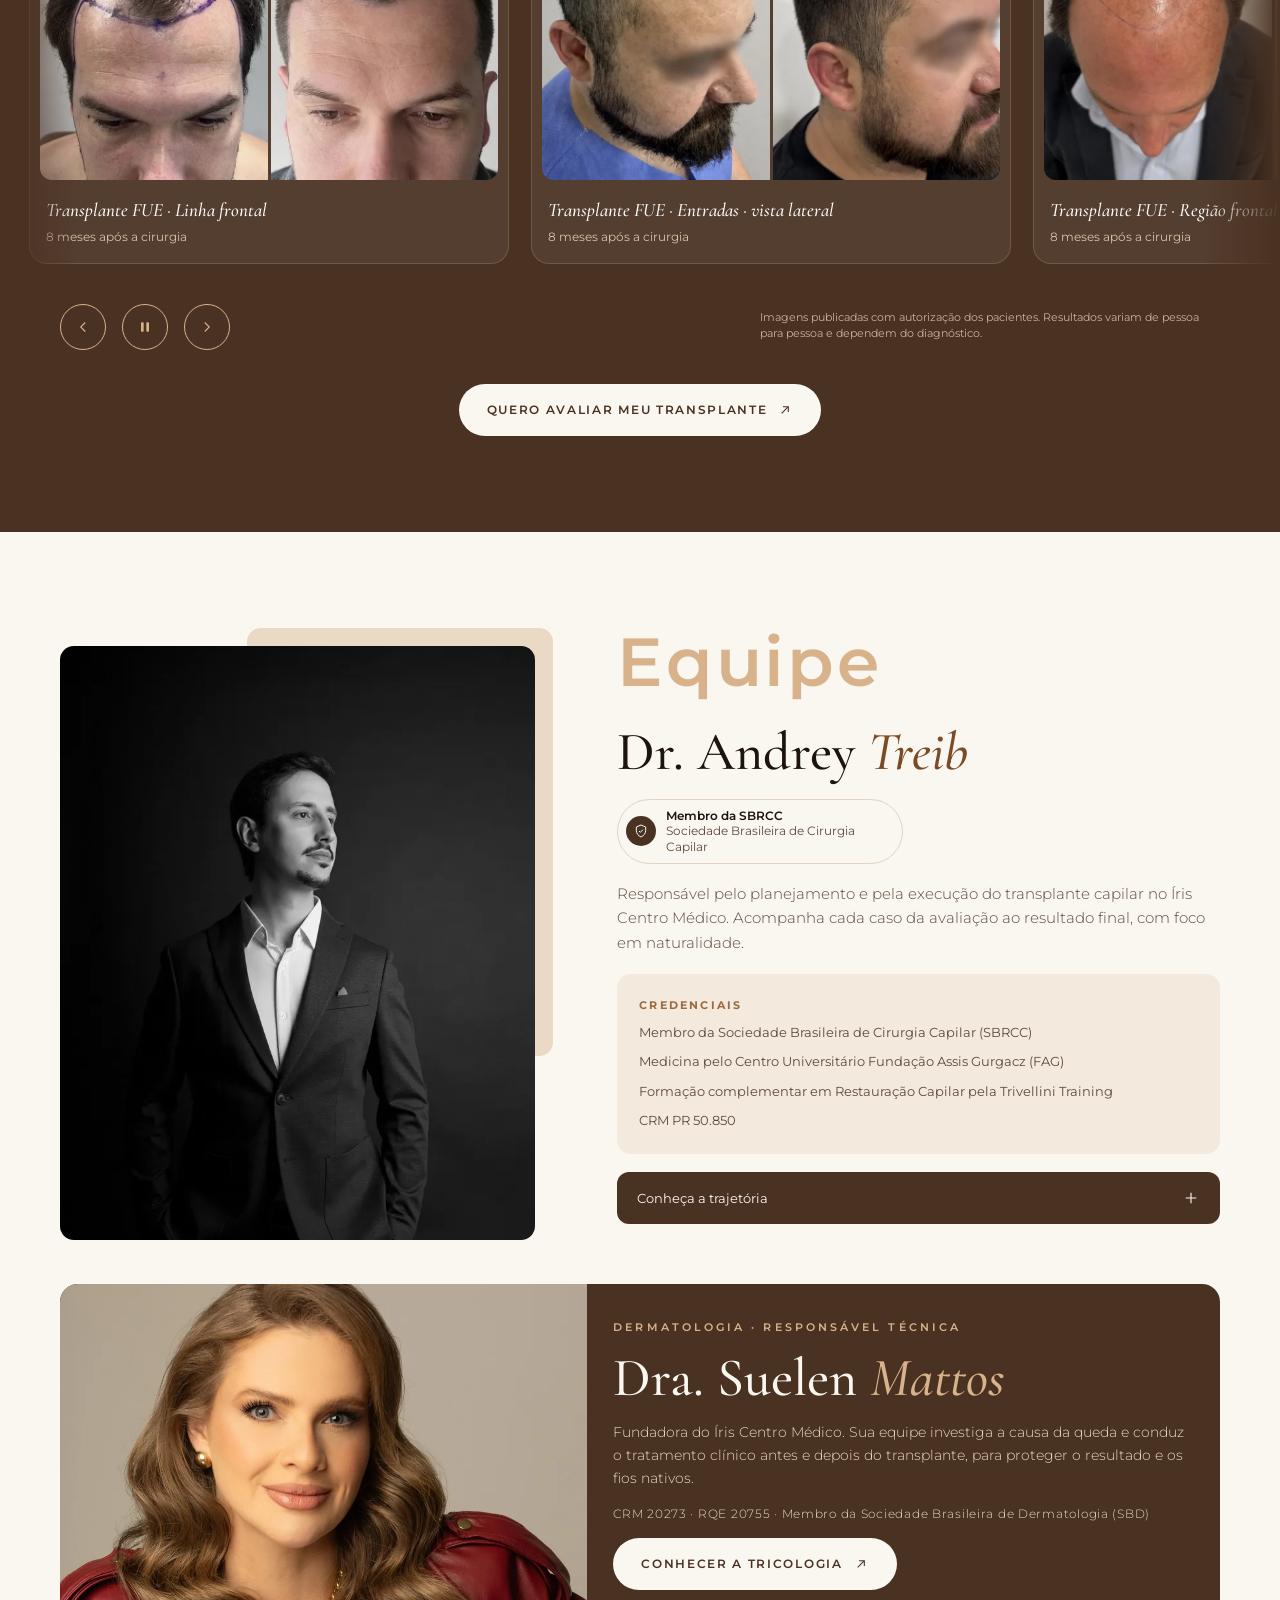
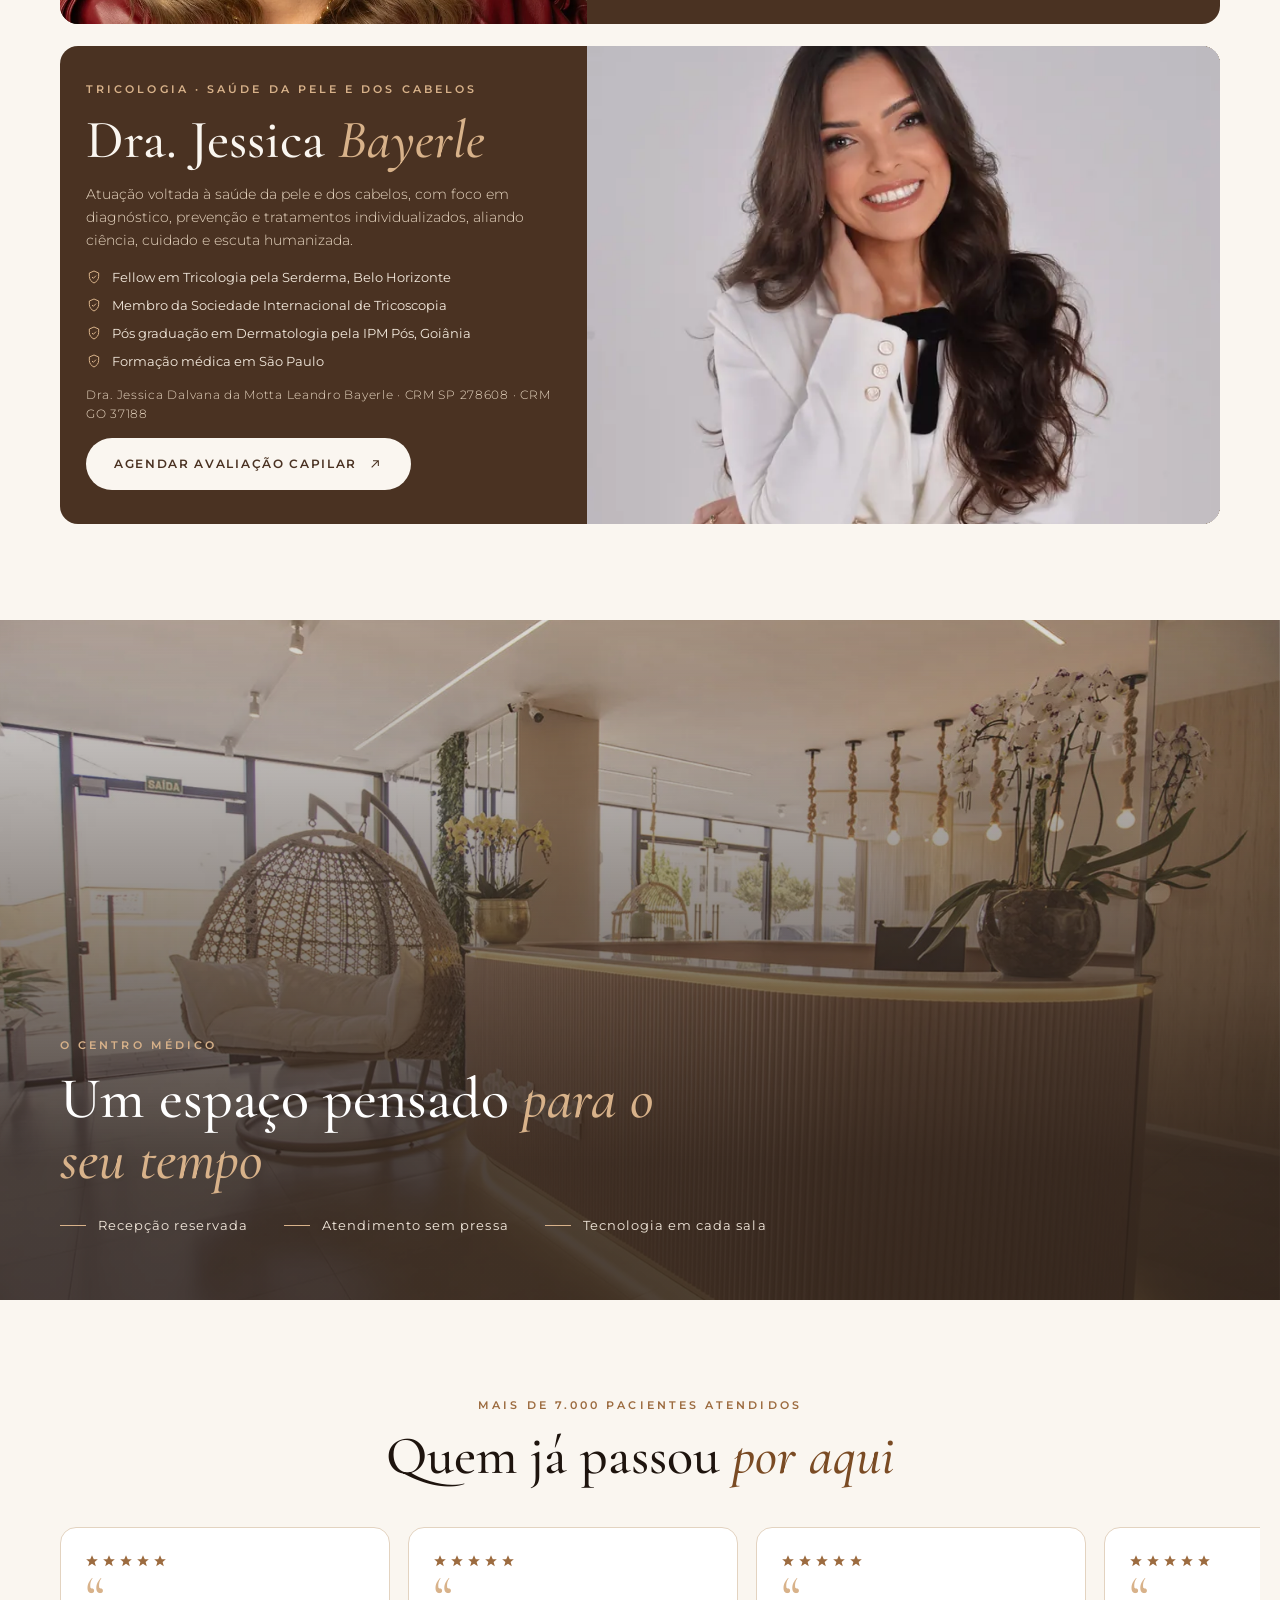
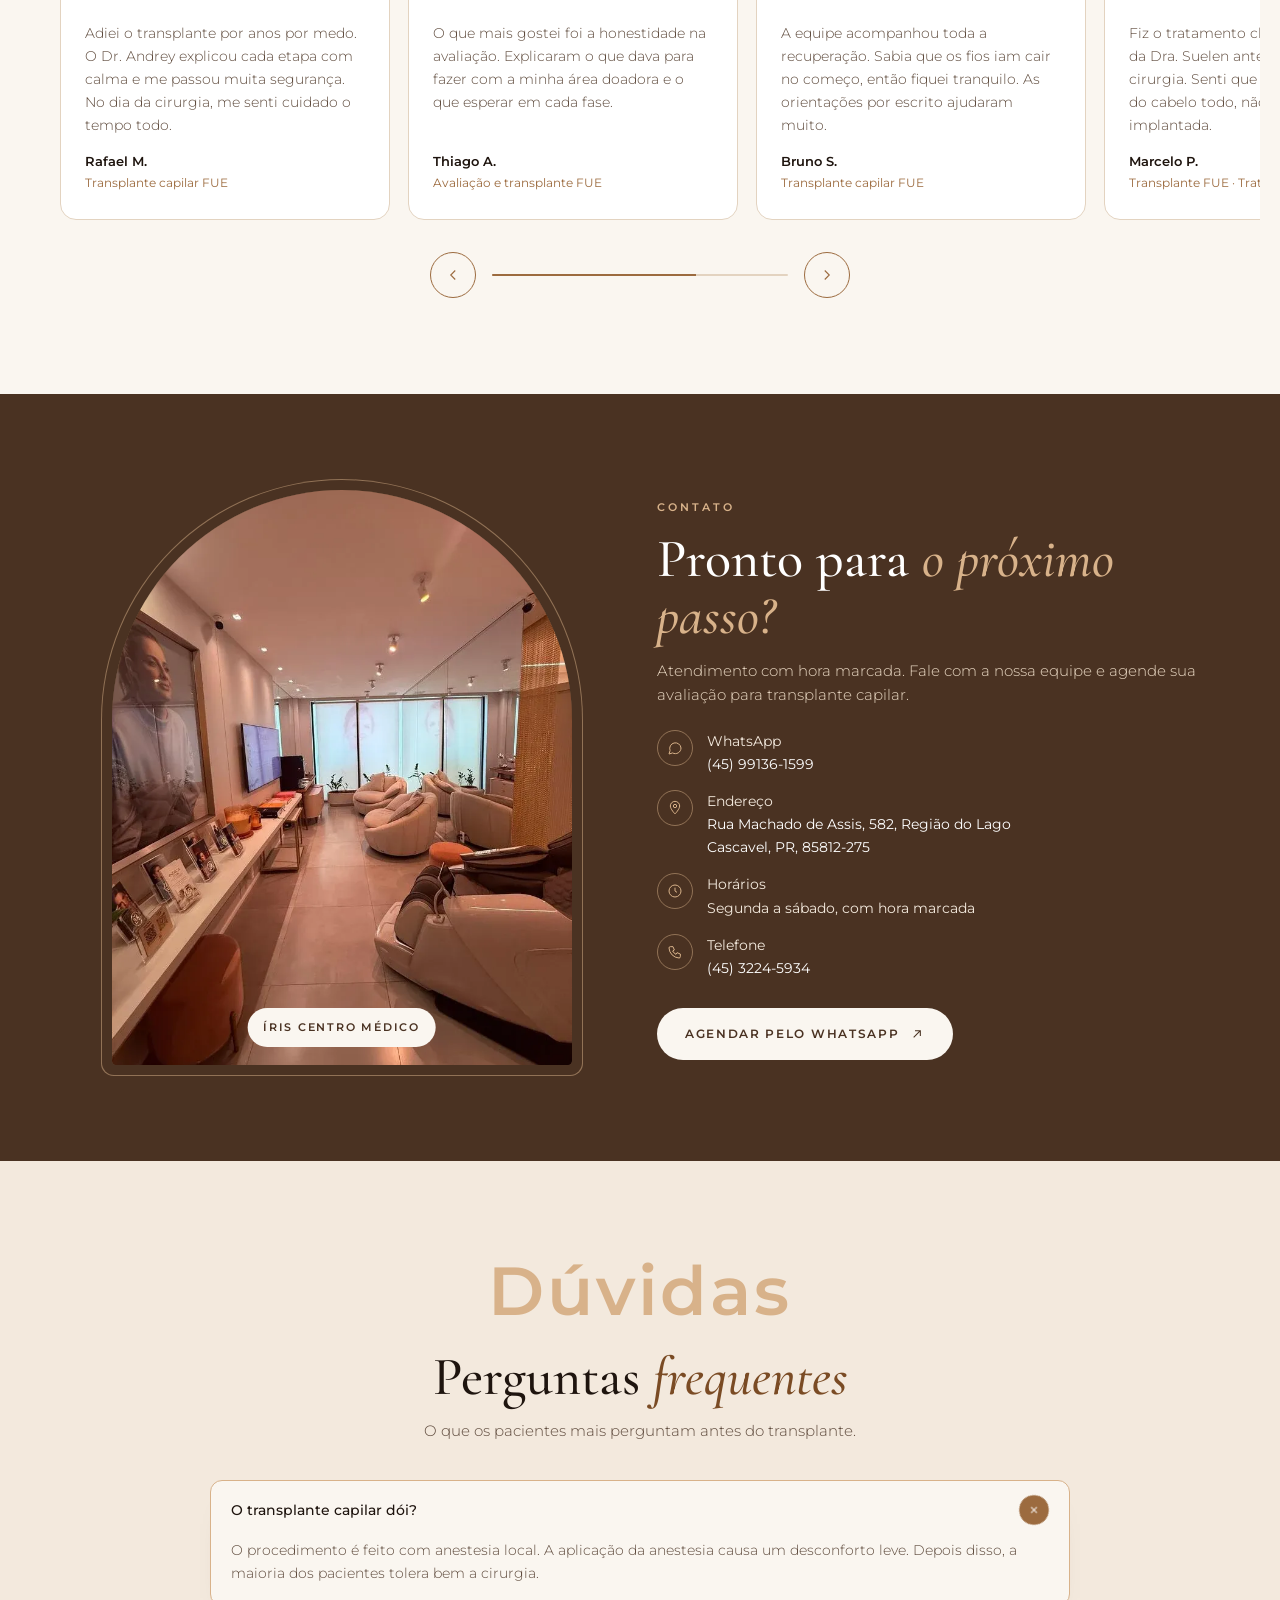
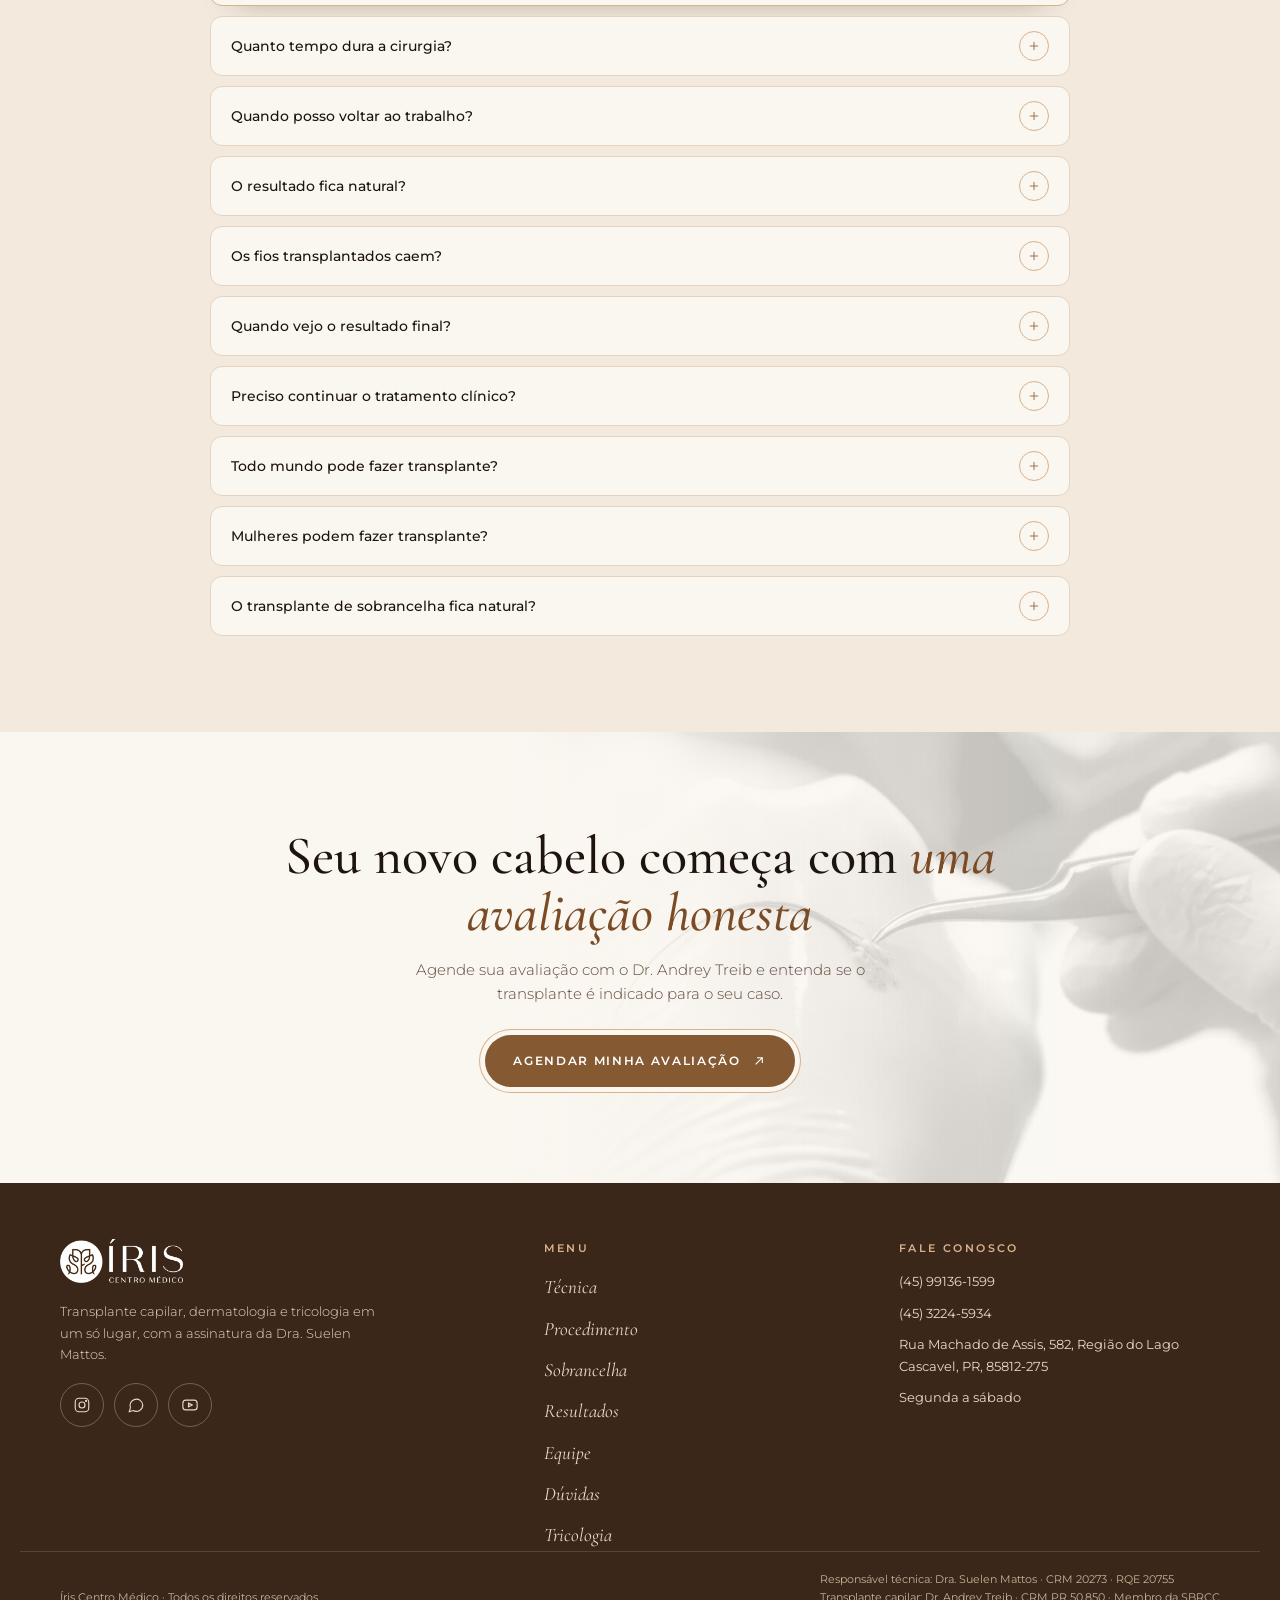
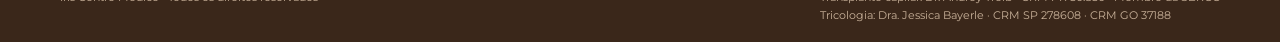
==== commit 95188012: "Centraliza os cards dos carrosséis no celular No celular, cada card ocupa no máximo 84% da tela e pa" ====
--- a/transplante/index.html
+++ b/transplante/index.html
@@ -12,7 +12,7 @@
 <link href="https://fonts.googleapis.com/css2?family=Cormorant+Garamond:ital,wght@0,400;0,500;1,400;1,500&family=Montserrat:wght@300;400;500;600&display=swap" rel="stylesheet">
 <link rel="stylesheet" href="../assets/css/style.css">
 <link rel="stylesheet" href="../assets/css/transplante.css">
-<link rel="stylesheet" href="../assets/css/mobile.css">
+<link rel="stylesheet" href="../assets/css/mobile.css?v=2">
 </head>
 <body>
 <div class="page">
@@ -581,6 +581,6 @@
 
 </div>
 
-<script src="../assets/js/main.js" defer></script>
+<script src="../assets/js/main.js?v=2" defer></script>
 </body>
 </html>
--- a/assets/css/mobile.css
+++ b/assets/css/mobile.css
@@ -16,3 +16,11 @@
   .tcard:hover .num{color:var(--cream);-webkit-text-stroke-color:transparent}
   .pcard:hover::after{opacity:0}
 }
+
+/* Carrosséis no celular: um card por vez, centralizado na tela */
+@media (max-width:767px){
+  .split{grid-template-columns:minmax(0,1fr)}
+  .split>*{min-width:0}
+  .track{--cw:min(84vw,340px);padding-left:calc((100vw - var(--cw))/2);padding-right:calc((100vw - var(--cw))/2);scroll-padding-inline:0}
+  .card-s{flex:0 0 var(--cw);width:var(--cw);max-width:var(--cw);scroll-snap-align:center}
+}
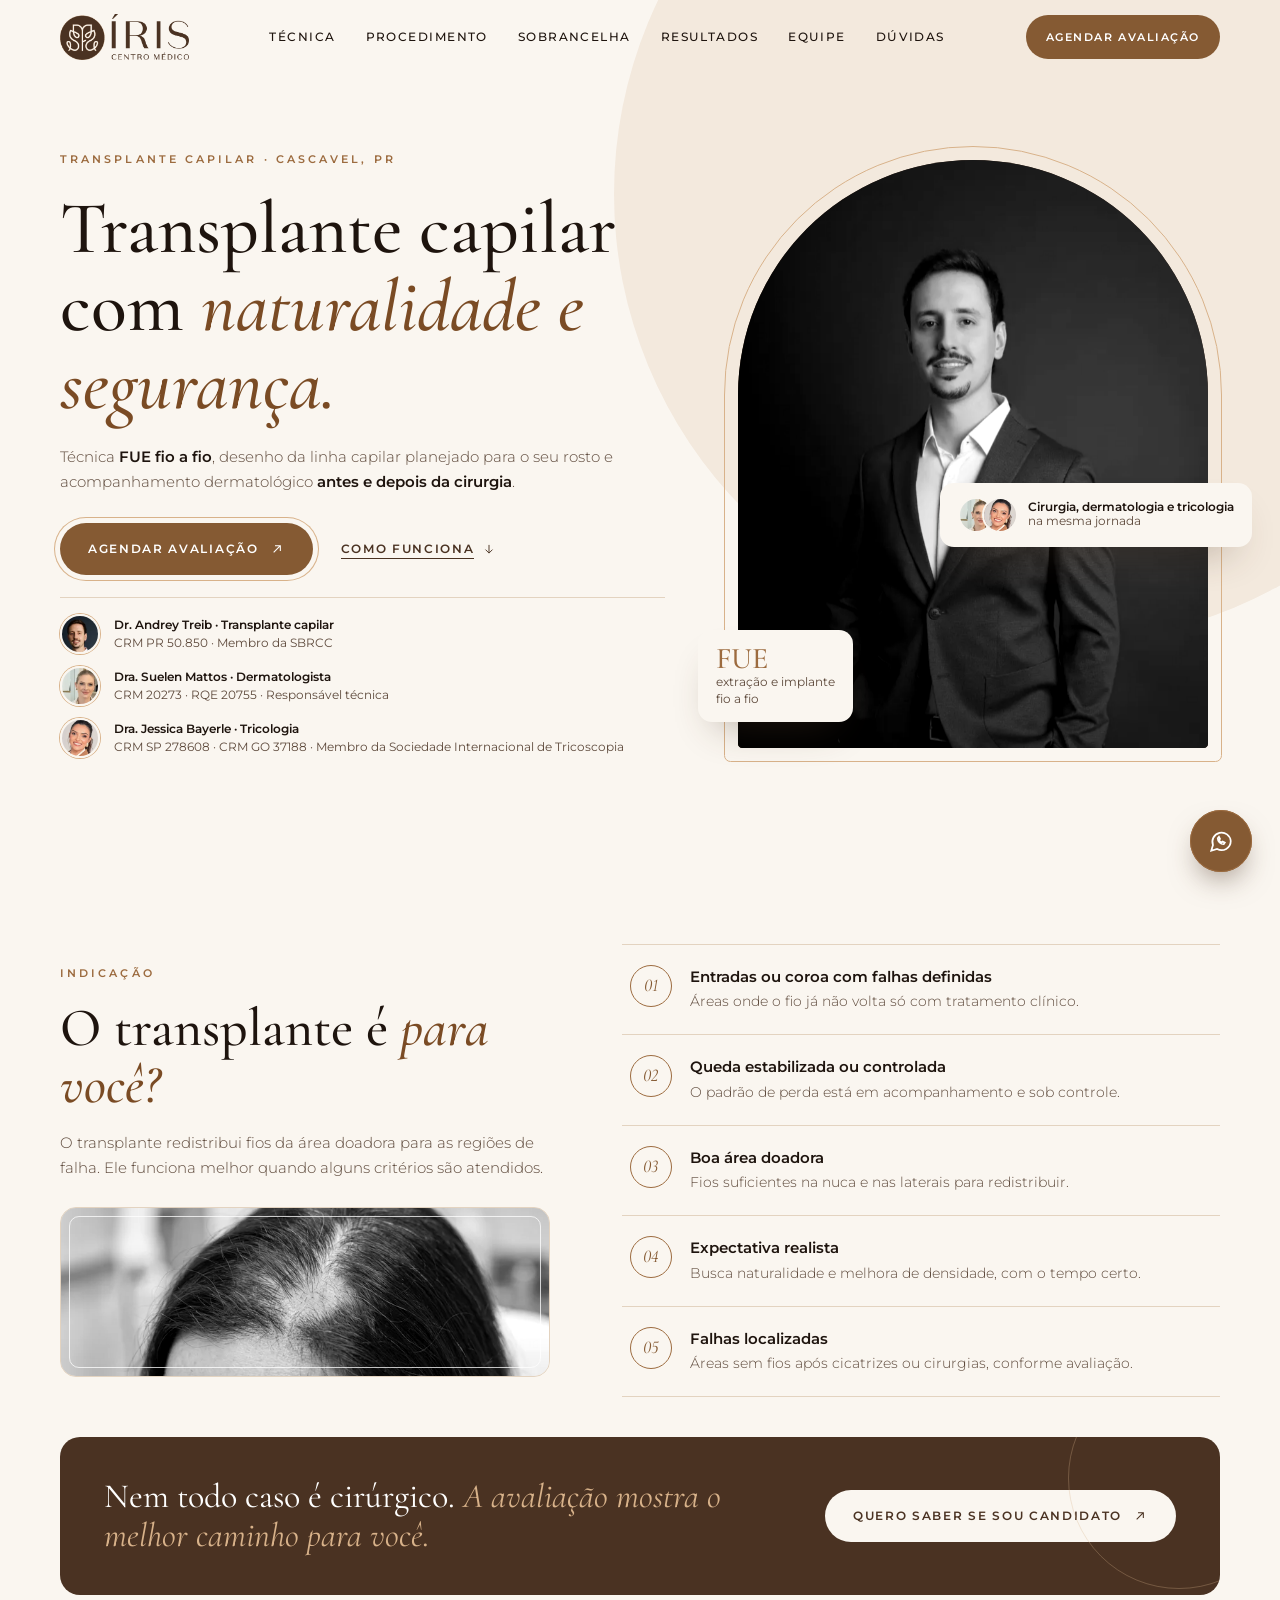
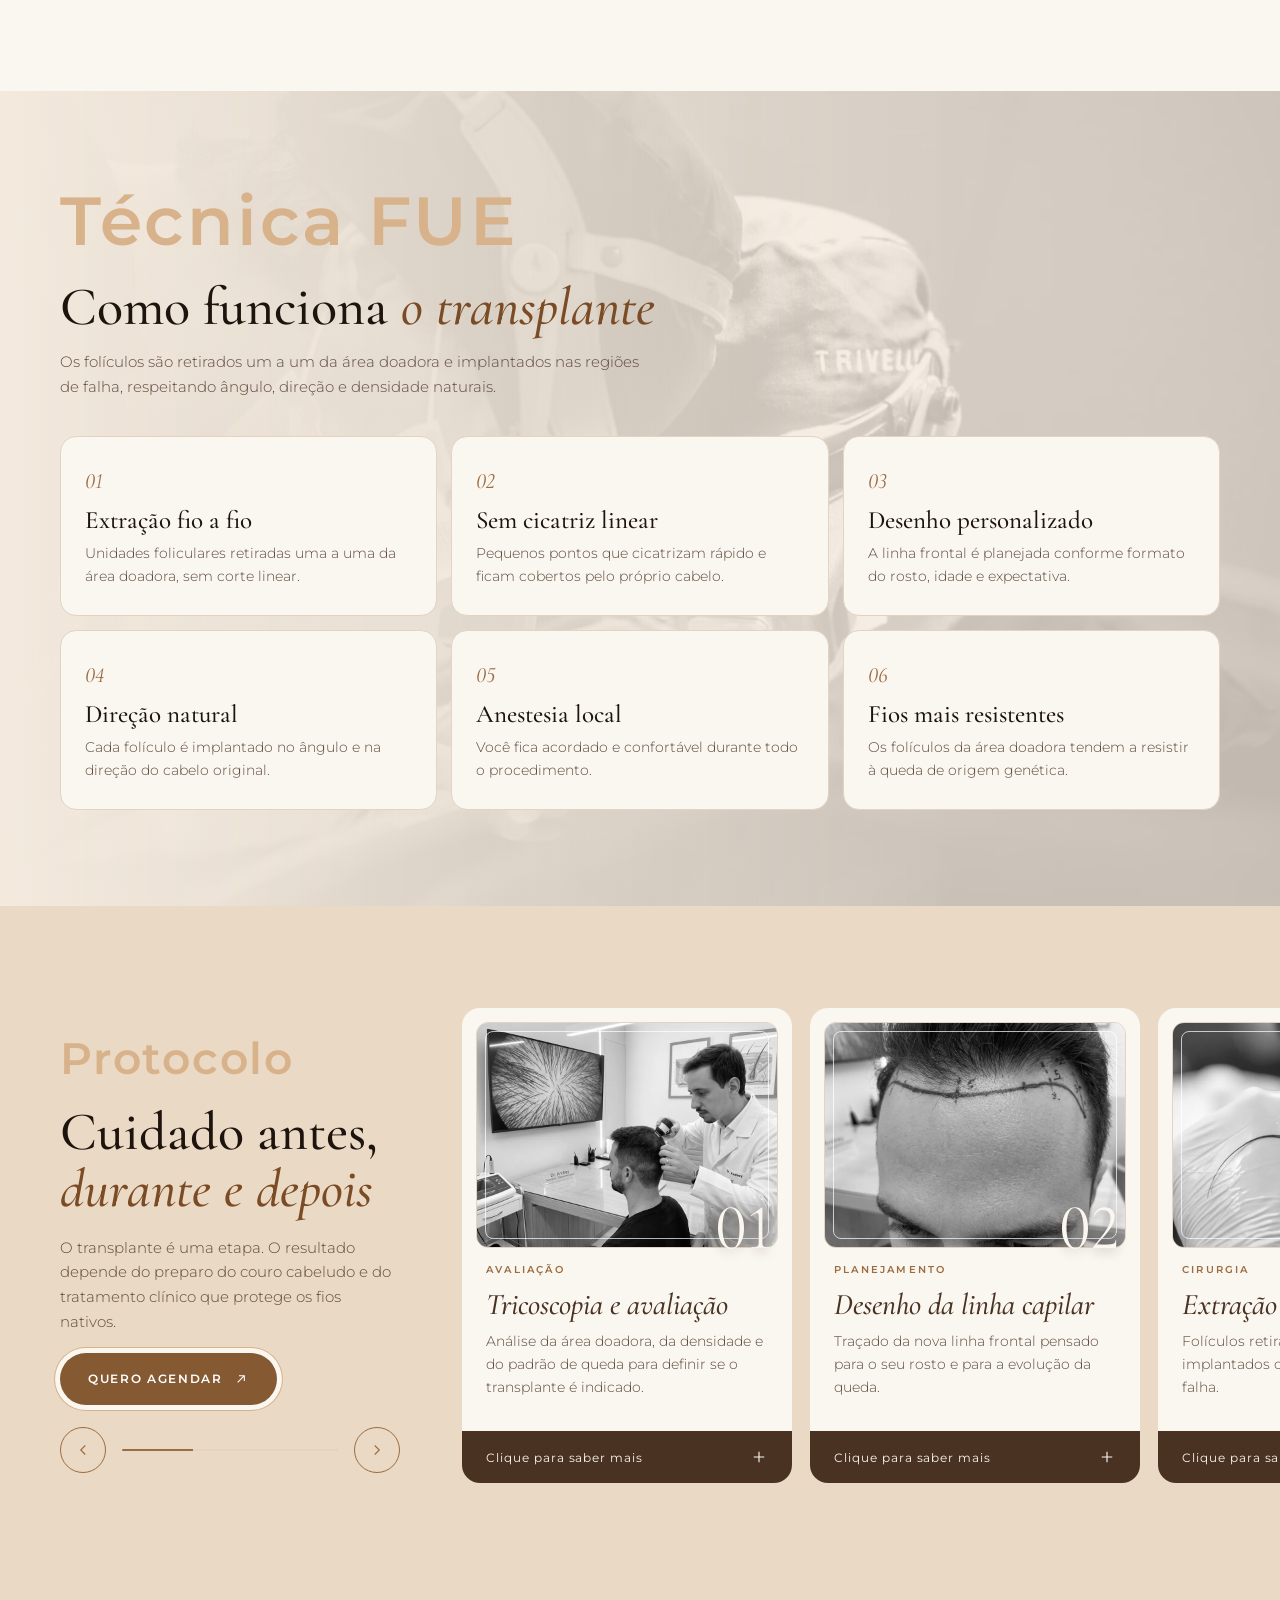
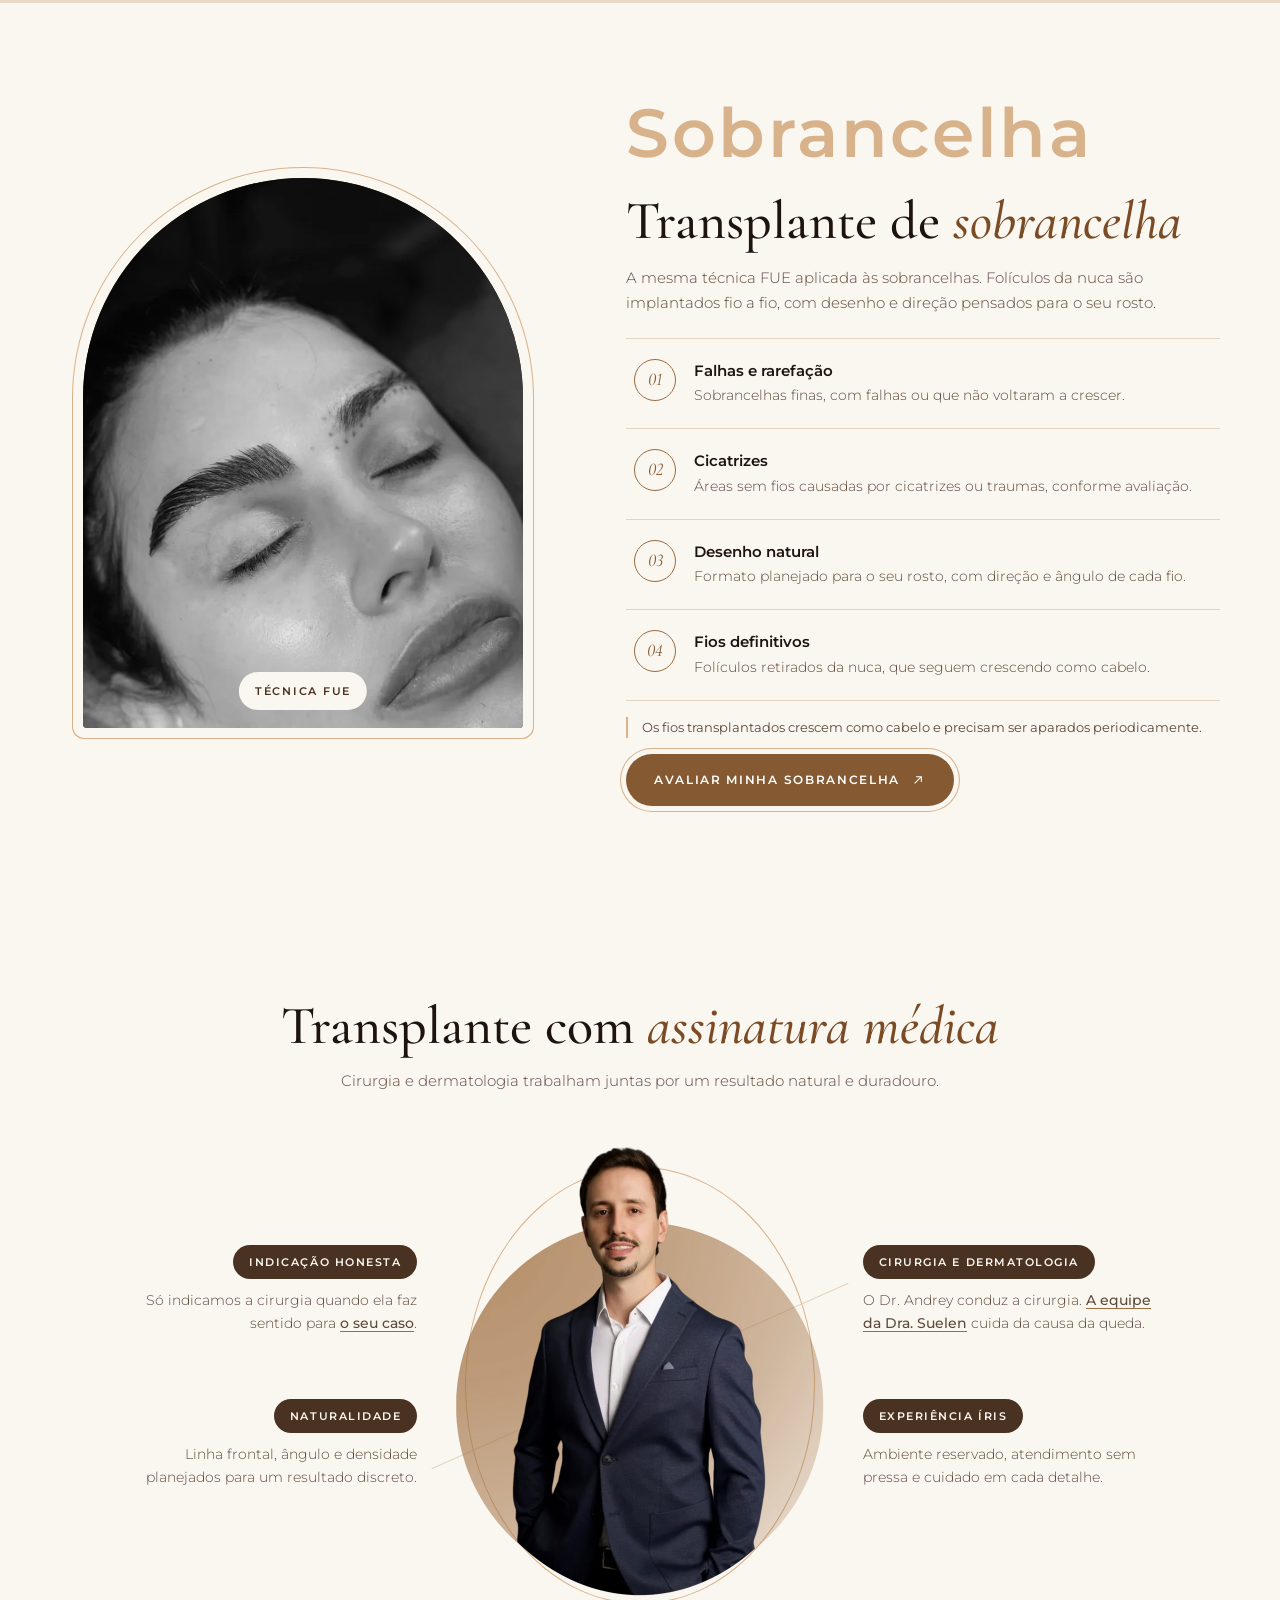
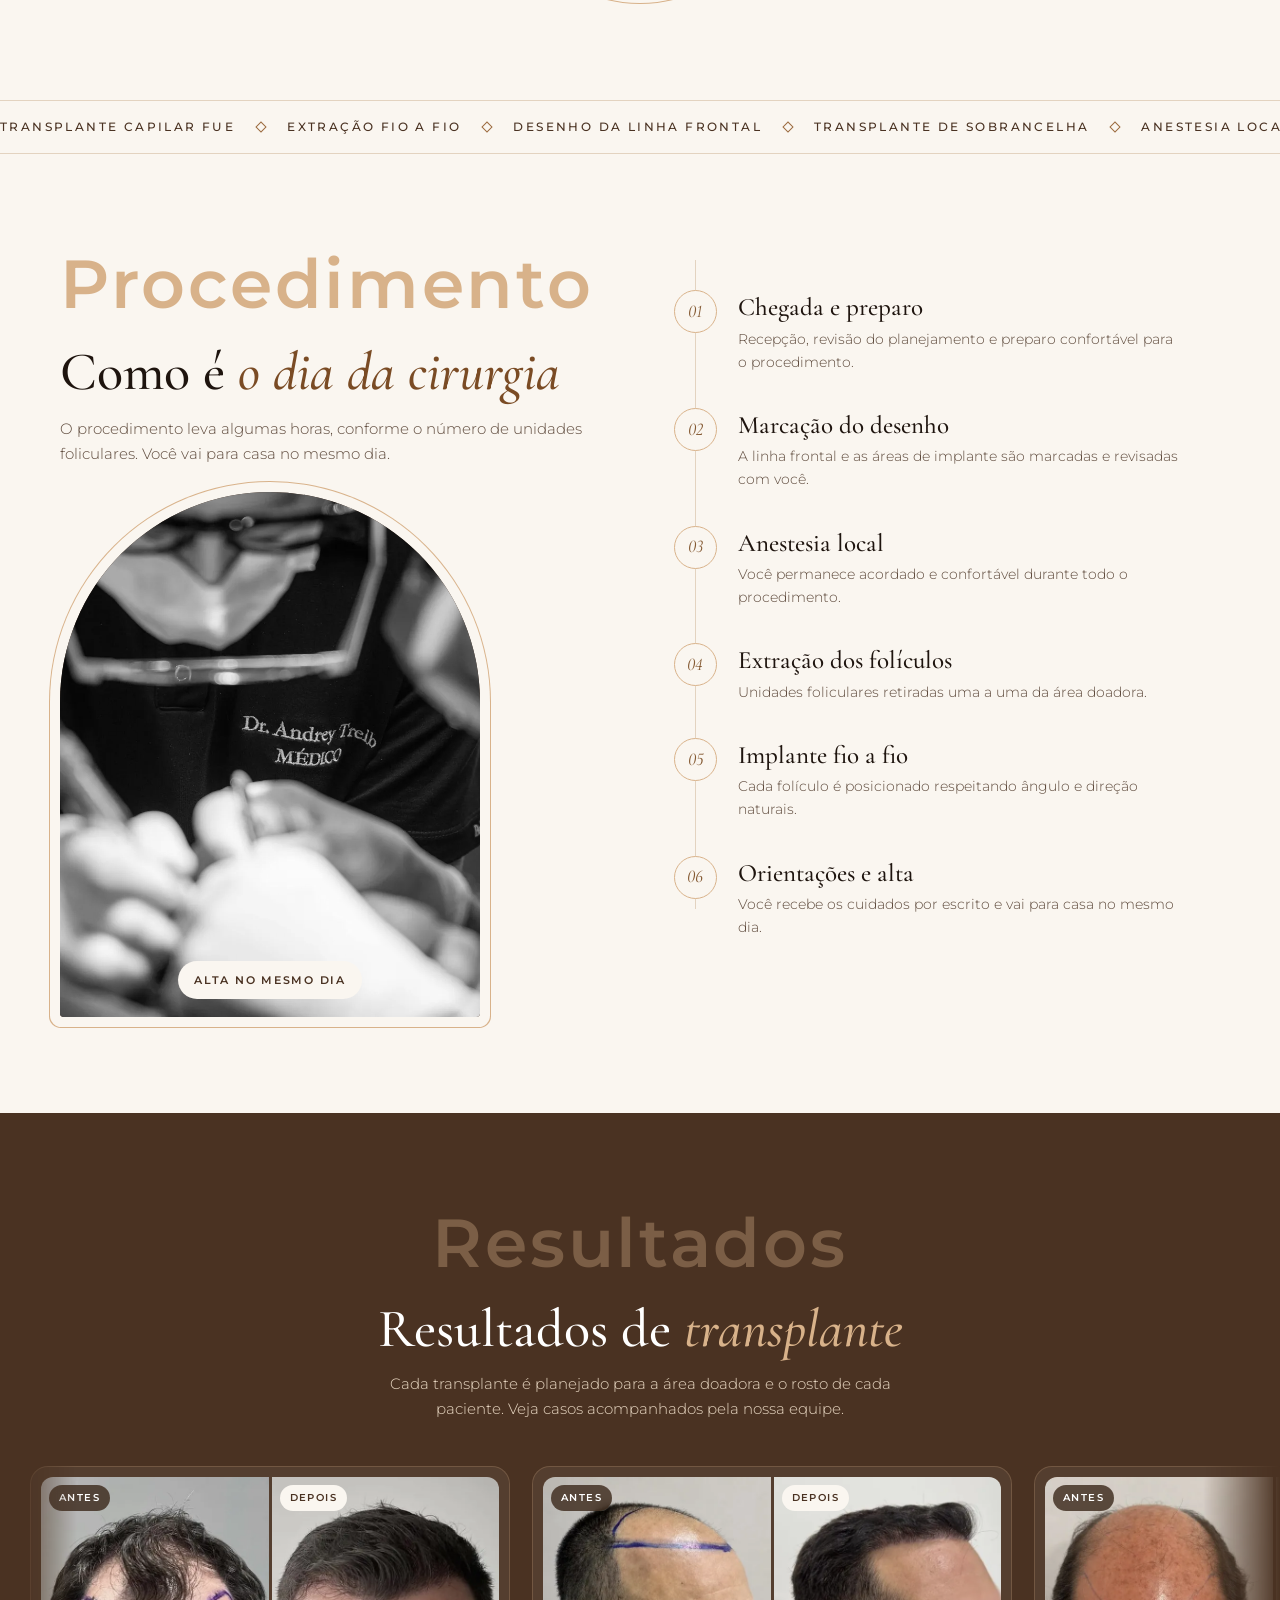
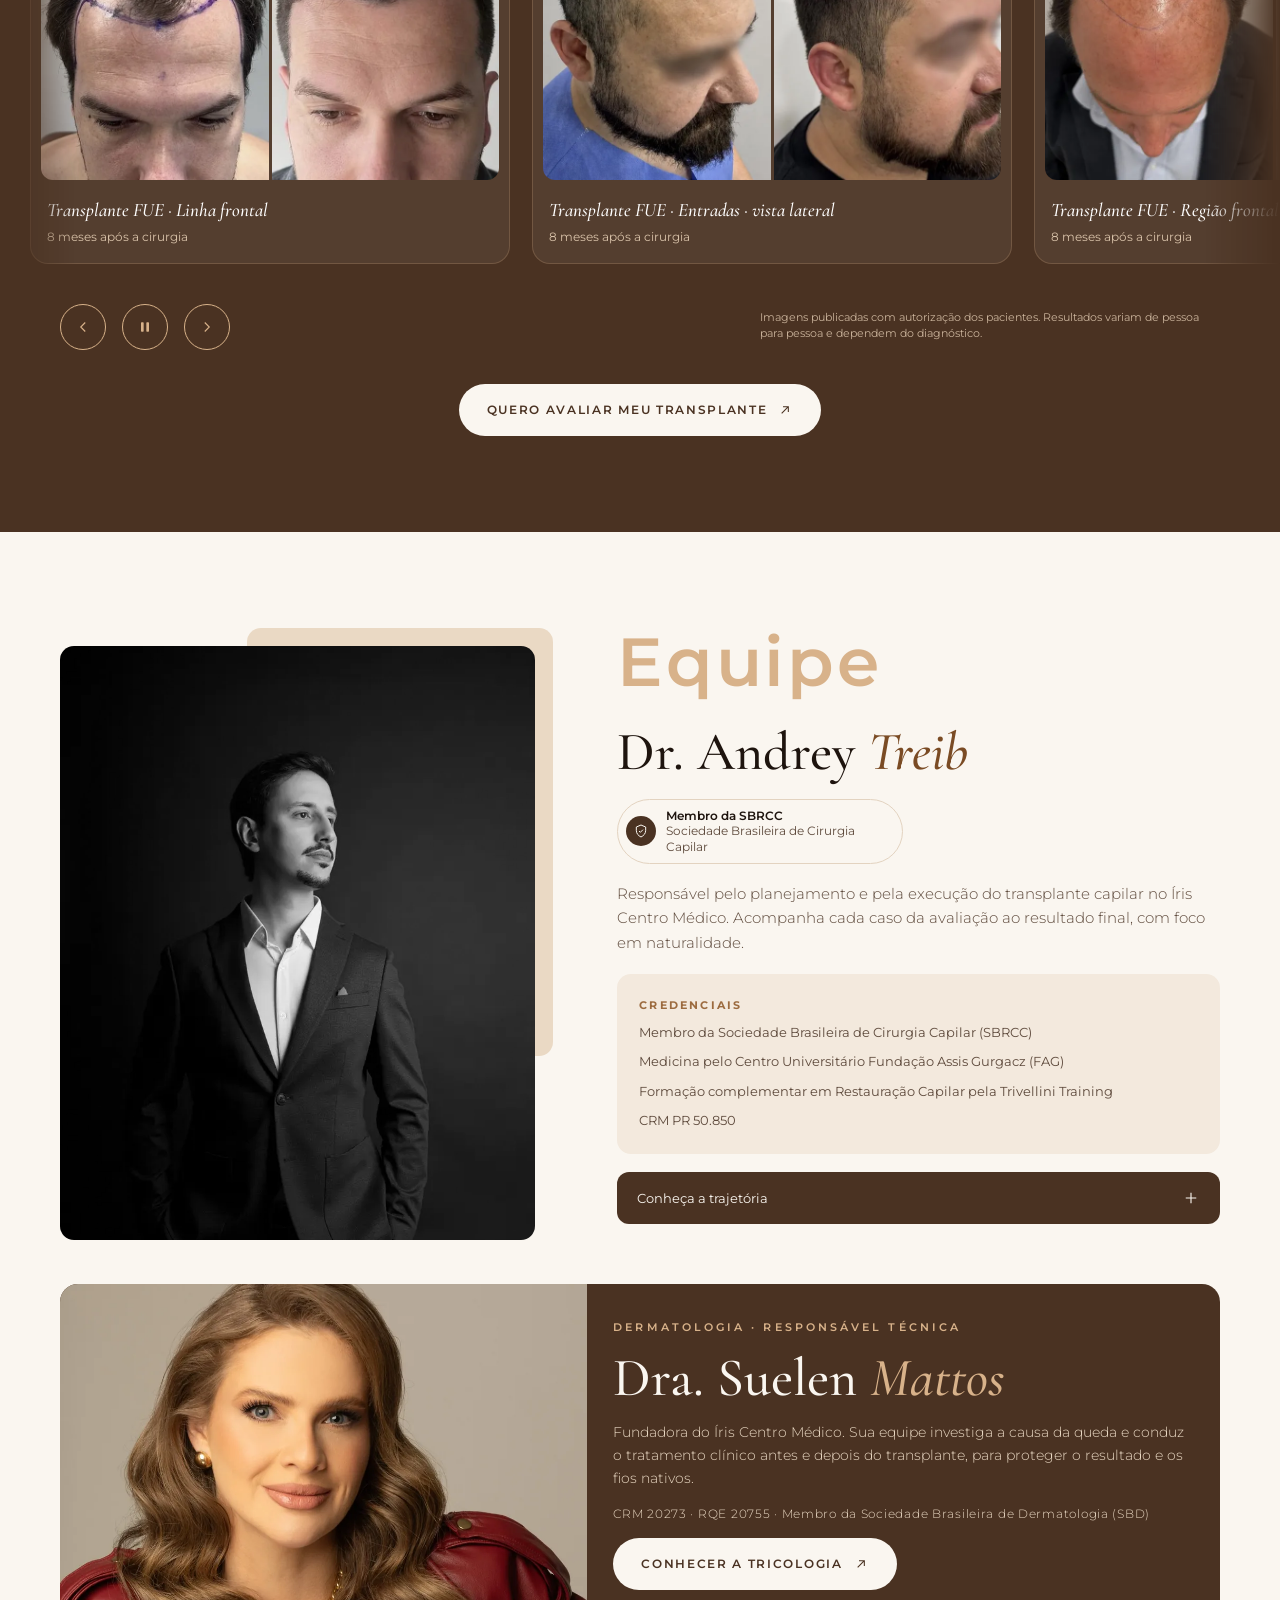
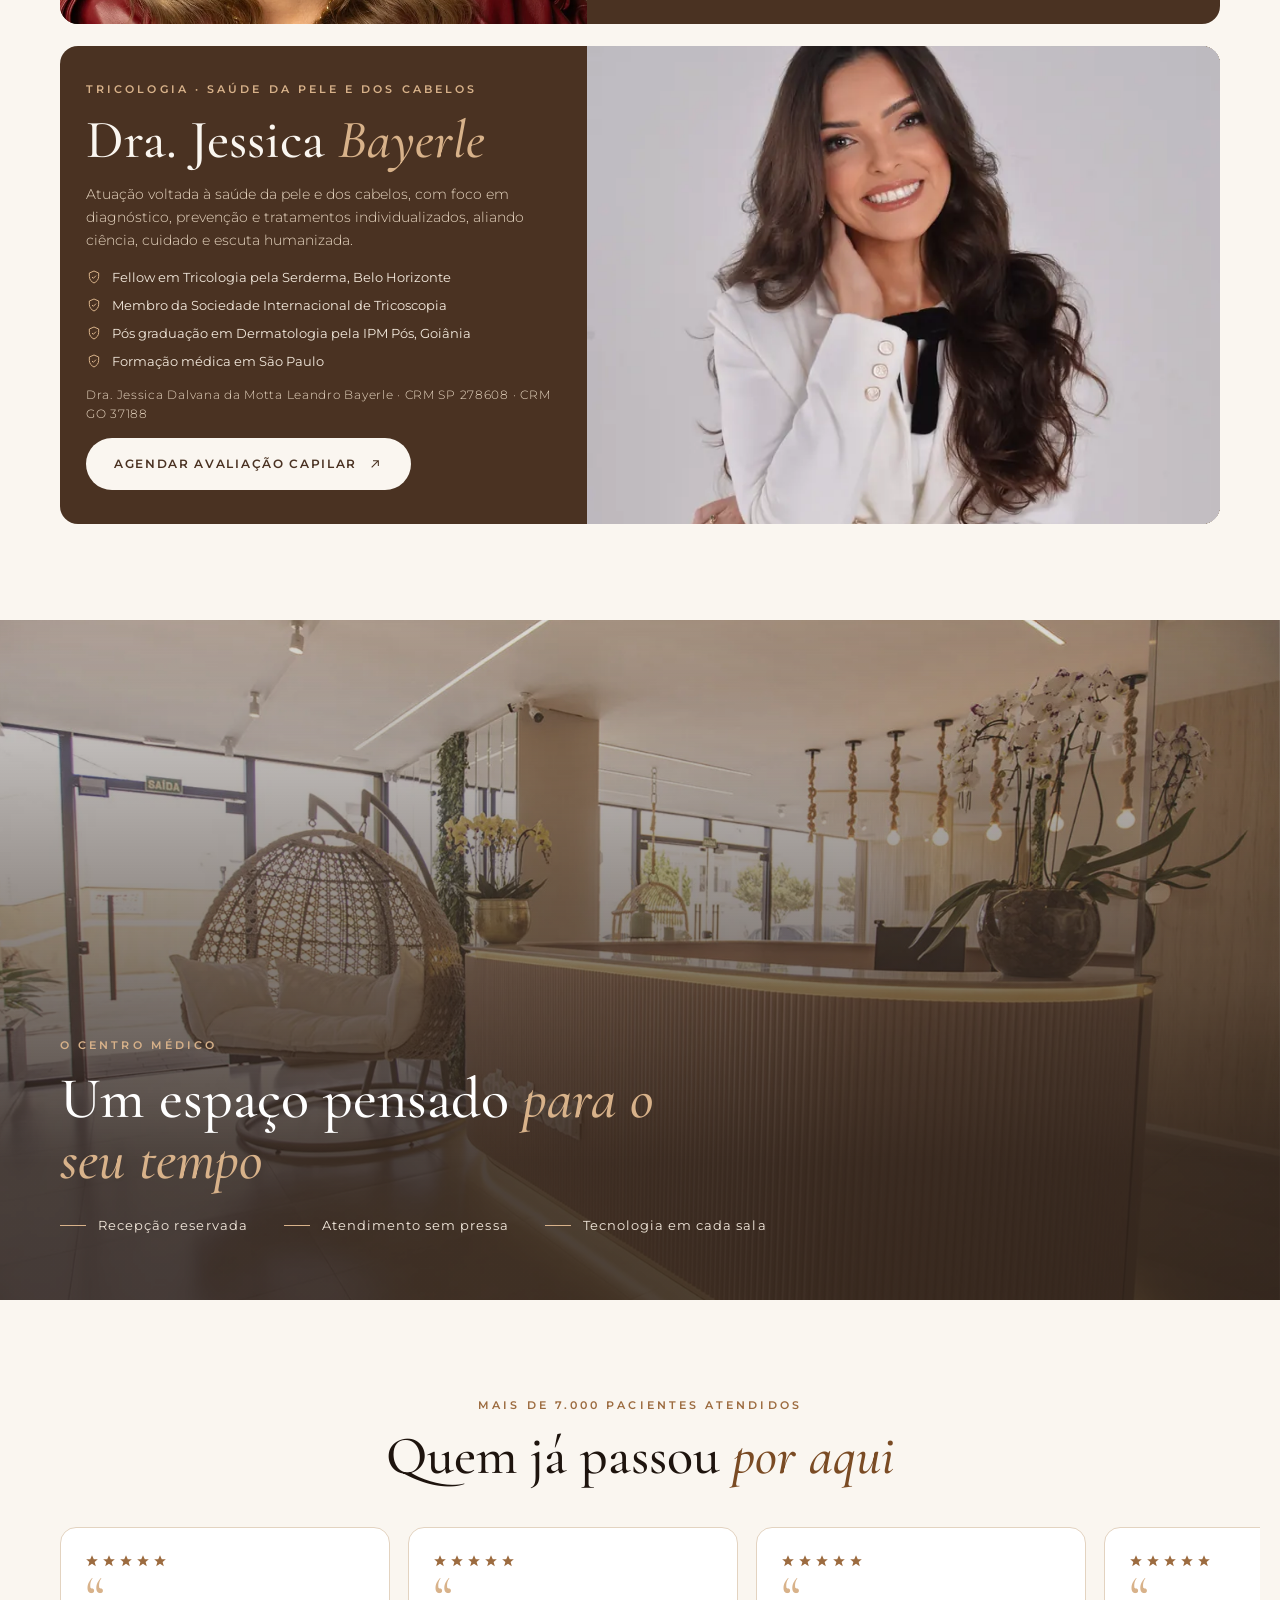
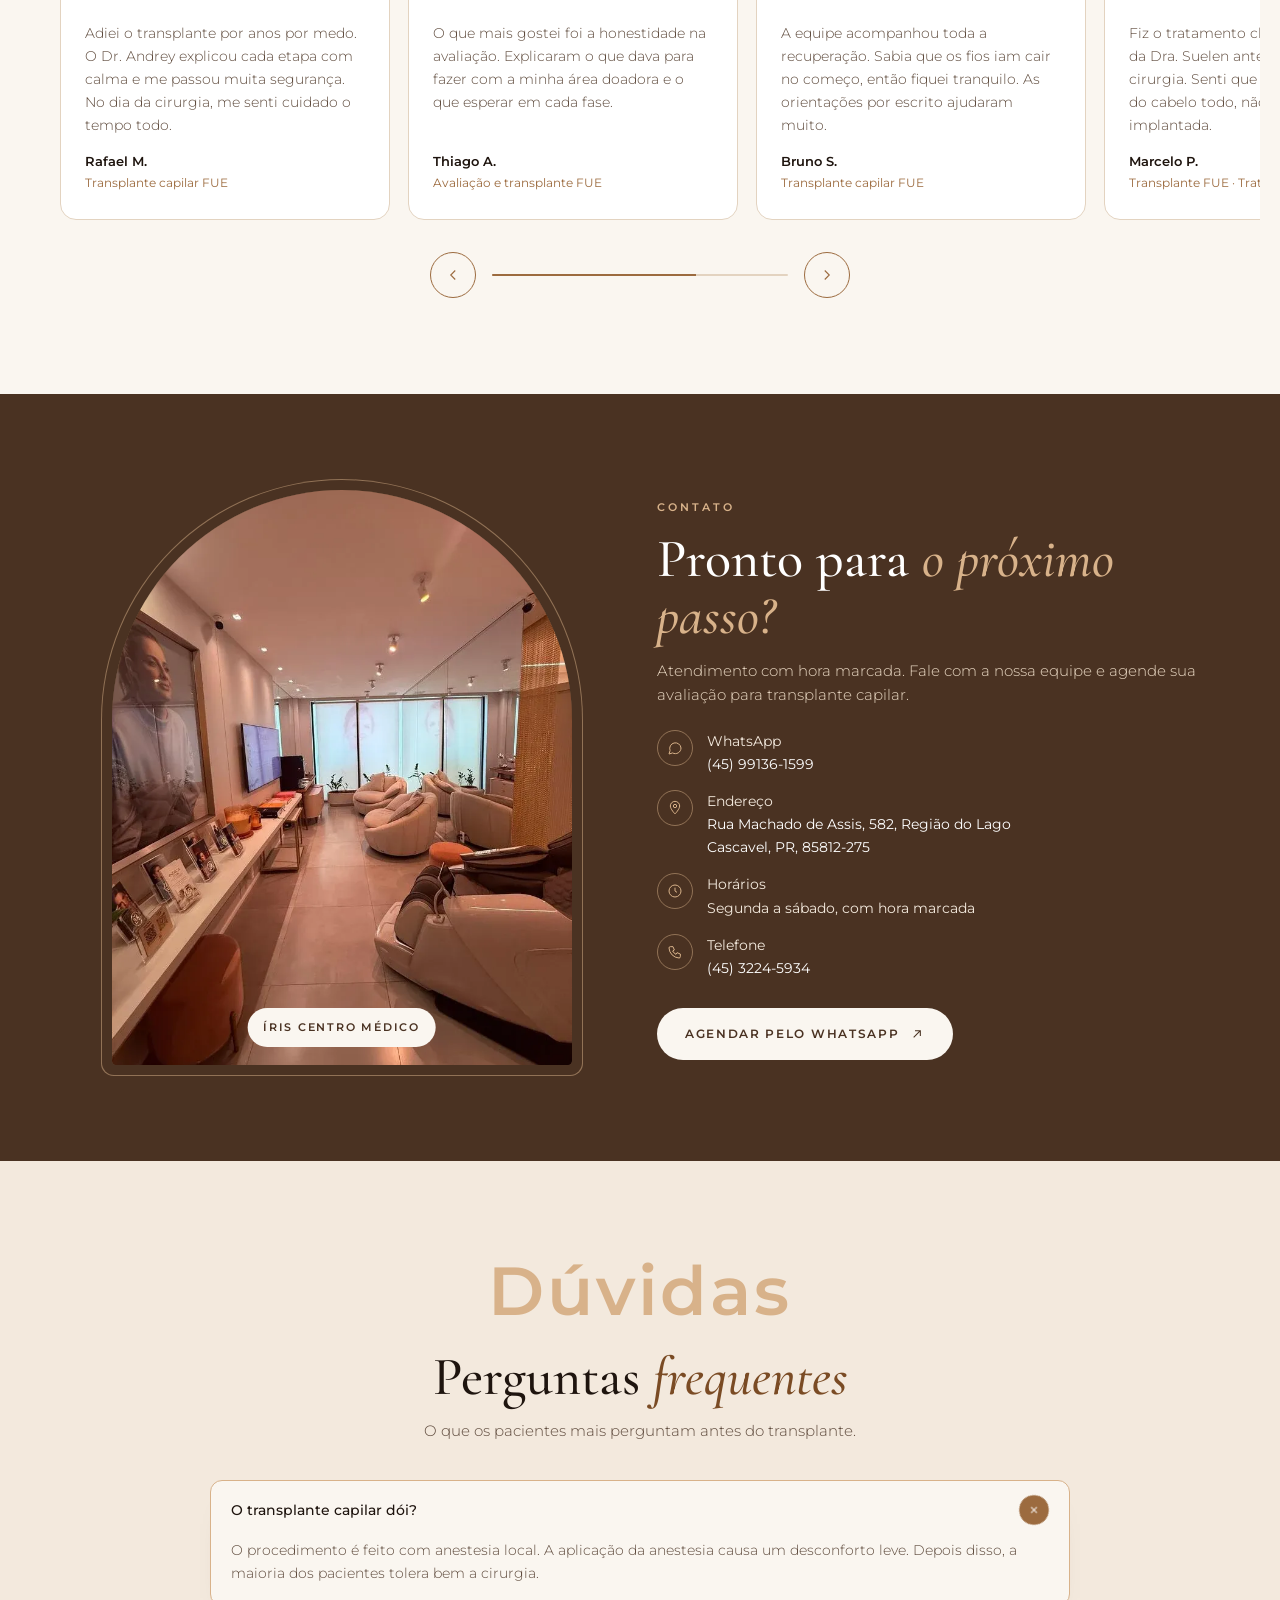
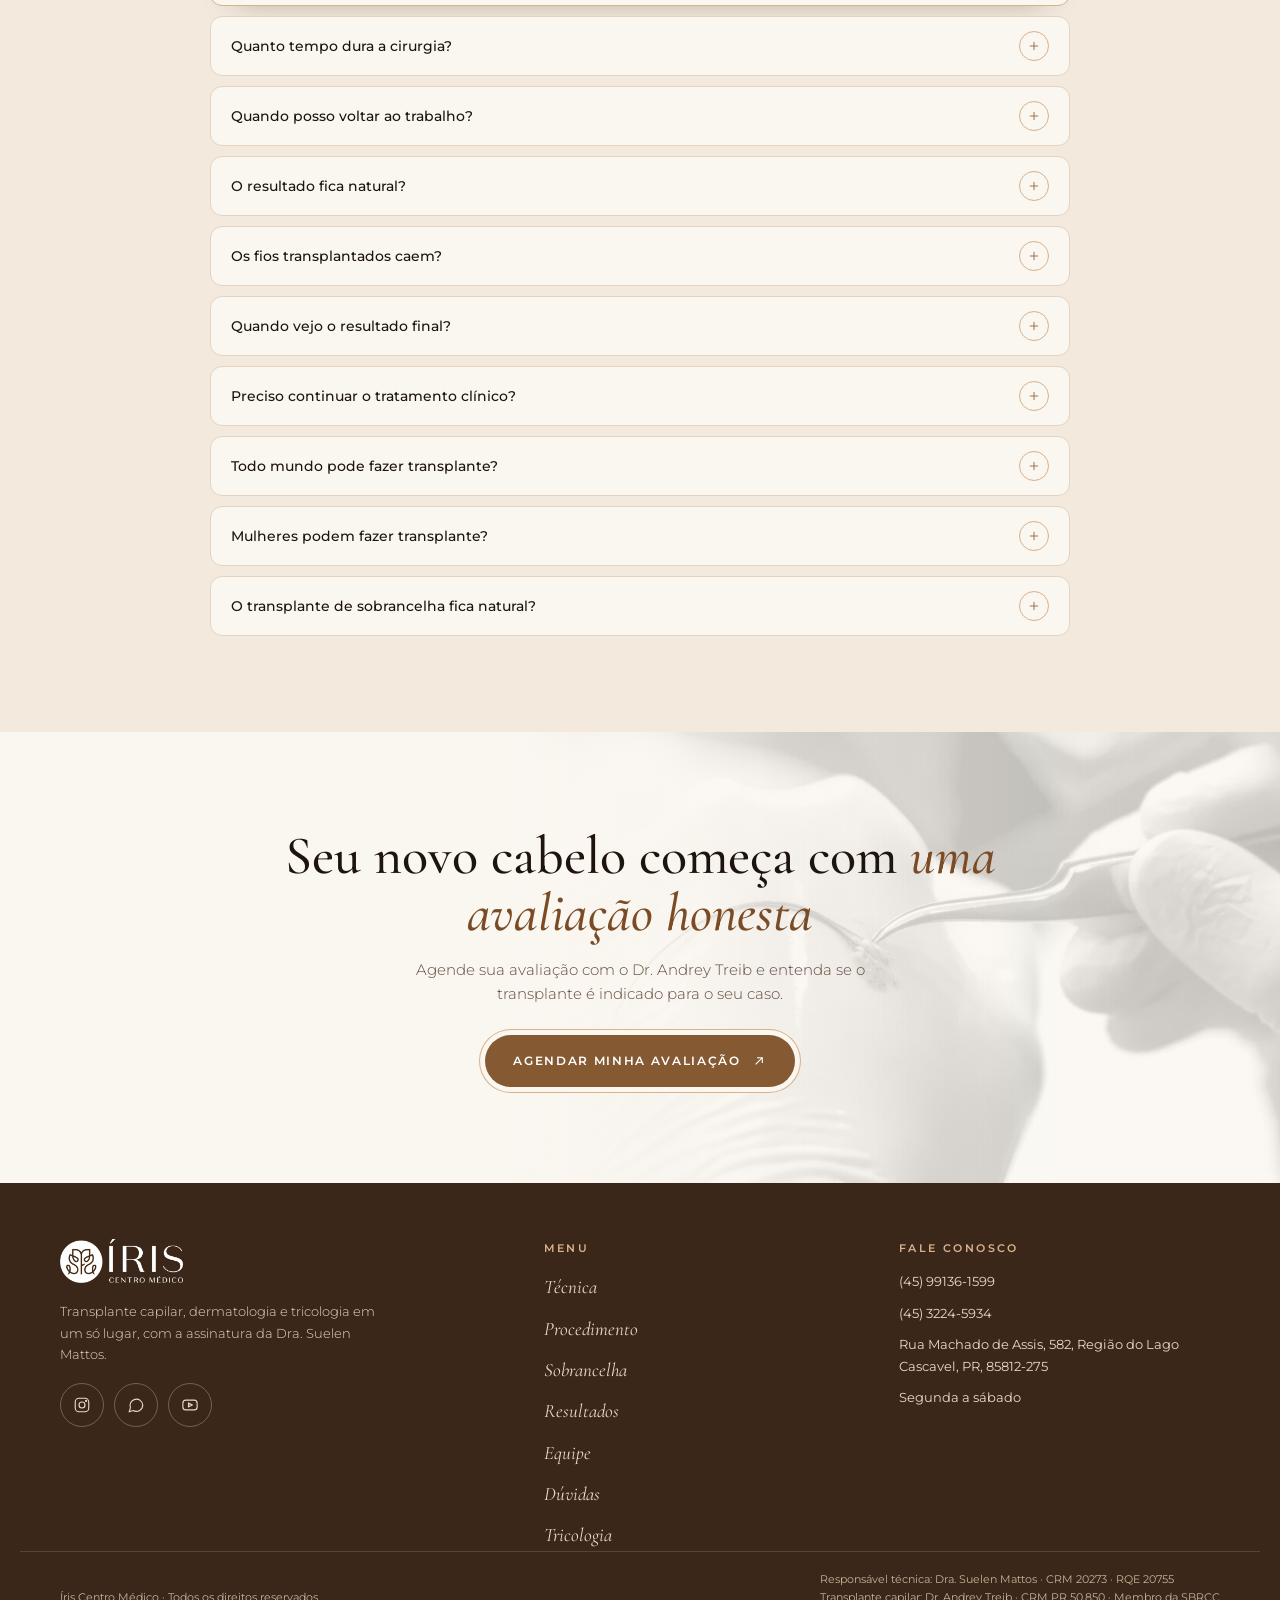
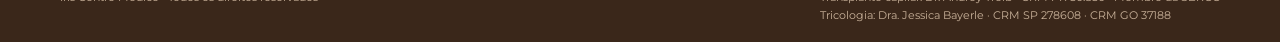
==== commit 6456dd24: "Adiciona Dra. Jessica e spa capilar na página de tricologia Tricologia: - Miniaturas dos três médico" ====
--- a/transplante/index.html
+++ b/transplante/index.html
@@ -11,8 +11,8 @@
 <link rel="preconnect" href="https://fonts.gstatic.com" crossorigin>
 <link href="https://fonts.googleapis.com/css2?family=Cormorant+Garamond:ital,wght@0,400;0,500;1,400;1,500&family=Montserrat:wght@300;400;500;600&display=swap" rel="stylesheet">
 <link rel="stylesheet" href="../assets/css/style.css">
-<link rel="stylesheet" href="../assets/css/transplante.css">
-<link rel="stylesheet" href="../assets/css/mobile.css?v=2">
+<link rel="stylesheet" href="../assets/css/transplante.css?v=3">
+<link rel="stylesheet" href="../assets/css/mobile.css?v=3">
 </head>
 <body>
 <div class="page">
@@ -61,11 +61,11 @@
 <div><b>Dr. Andrey Treib · Transplante capilar</b>CRM PR 50.850 · Membro da SBRCC</div>
 </div>
 <div class="sign">
-<img loading="lazy" decoding="async" class="dot av" src="../assets/img/transplante/dra-suelen-mattos-3.webp" alt="Dra. Suelen Mattos">
+<img loading="lazy" decoding="async" class="dot av" src="../assets/img/comum/dra-suelen-mattos-miniatura-hero.webp" alt="Dra. Suelen Mattos">
 <div><b>Dra. Suelen Mattos · Dermatologista</b>CRM 20273 · RQE 20755 · Responsável técnica</div>
 </div>
 <div class="sign">
-<img loading="lazy" decoding="async" class="dot av" src="../assets/img/transplante/dra-jessica-bayerle.webp" alt="Dra. Jessica Bayerle">
+<img loading="lazy" decoding="async" class="dot av" src="../assets/img/comum/dra-jessica-bayerle-miniatura.webp" alt="Dra. Jessica Bayerle">
 <div><b>Dra. Jessica Bayerle · Tricologia</b>CRM SP 278608 · CRM GO 37188 · Membro da Sociedade Internacional de Tricoscopia</div>
 </div>
 </div>
@@ -74,7 +74,7 @@
 <div class="arch-line"></div>
 <div class="arch"><img fetchpriority="high" decoding="async" class="px" data-speed="0.08" src="../assets/img/transplante/dr-andrey-treib-responsavel-pelo-transplante-2.webp" alt="Dr. Andrey Treib, responsável pelo transplante capilar, membro da SBRCC"></div>
 <div class="float f1"><b>FUE</b>extração e implante<br>fio a fio</div>
-<div class="float f2"><span class="stack"><img loading="lazy" decoding="async" src="../assets/img/transplante/dra-suelen-mattos-3.webp" alt=""><img loading="lazy" decoding="async" src="../assets/img/transplante/dra-jessica-bayerle.webp" alt=""></span><span><b style="font-family:var(--sans);font-size:12px;color:var(--ink);font-weight:600">Cirurgia, dermatologia e tricologia</b>na mesma jornada</span></div>
+<div class="float f2"><span class="stack"><img loading="lazy" decoding="async" src="../assets/img/comum/dra-suelen-mattos-miniatura-hero.webp" alt=""><img loading="lazy" decoding="async" src="../assets/img/comum/dra-jessica-bayerle-miniatura.webp" alt=""></span><span><b style="font-family:var(--sans);font-size:12px;color:var(--ink);font-weight:600">Cirurgia, dermatologia e tricologia</b>na mesma jornada</span></div>
 </div>
 </div>
 </section>
@@ -398,7 +398,7 @@
 
 </div>
 <div class="doc2 doc2-rev rv">
-<div class="doc2-img"><img src="../assets/img/transplante/dra-jessica-bayerle-medica-com-atuacao.webp" alt="Dra. Jessica Bayerle, médica com atuação em tricologia" loading="lazy" style="filter:none;object-position:50% 12%"></div>
+<div class="doc2-img"><img src="../assets/img/comum/dra-jessica-bayerle.webp" alt="Dra. Jessica Bayerle, médica com atuação em tricologia" loading="lazy" style="filter:none;object-position:50% 12%"></div>
 <div class="doc2-body">
 <span class="eyebrow">Tricologia · Saúde da pele e dos cabelos</span>
 <h2 class="h2">Dra. Jessica <em>Bayerle</em></h2>
@@ -581,6 +581,6 @@
 
 </div>
 
-<script src="../assets/js/main.js?v=2" defer></script>
+<script src="../assets/js/main.js?v=3" defer></script>
 </body>
 </html>
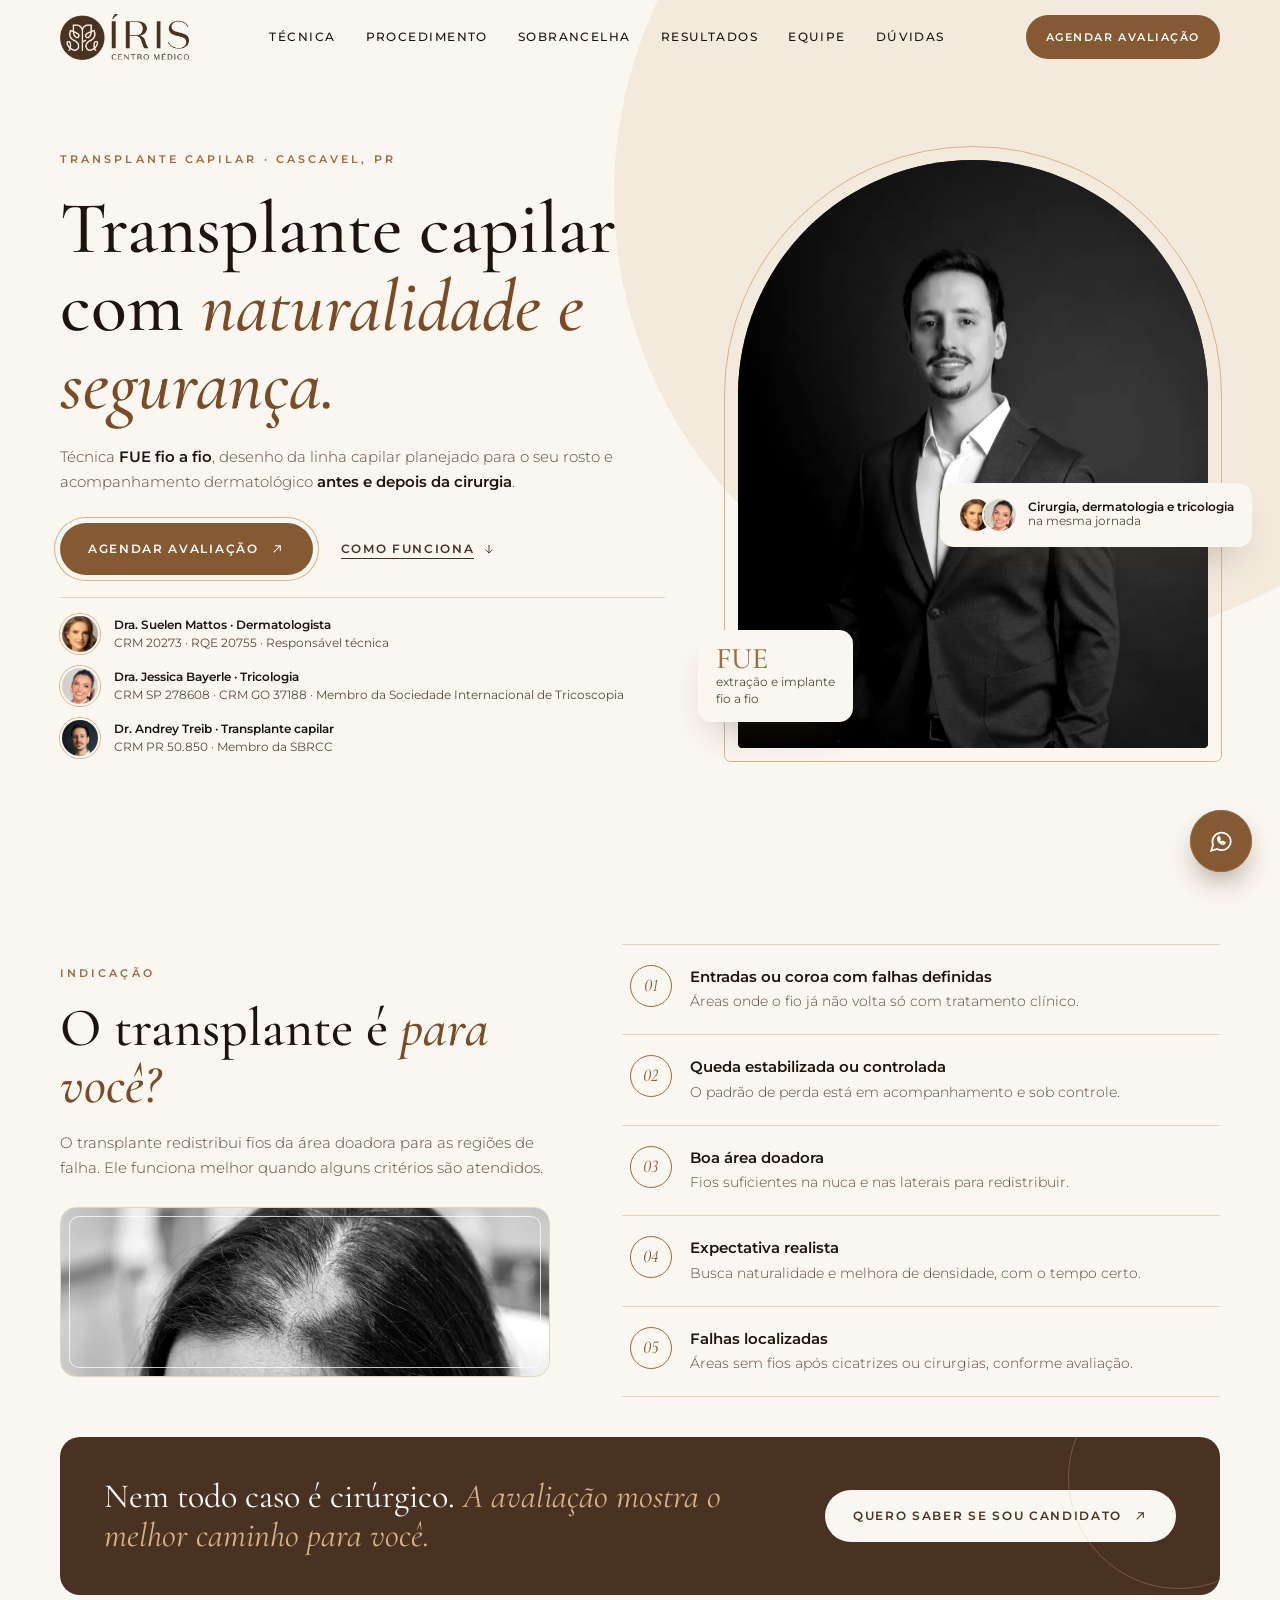
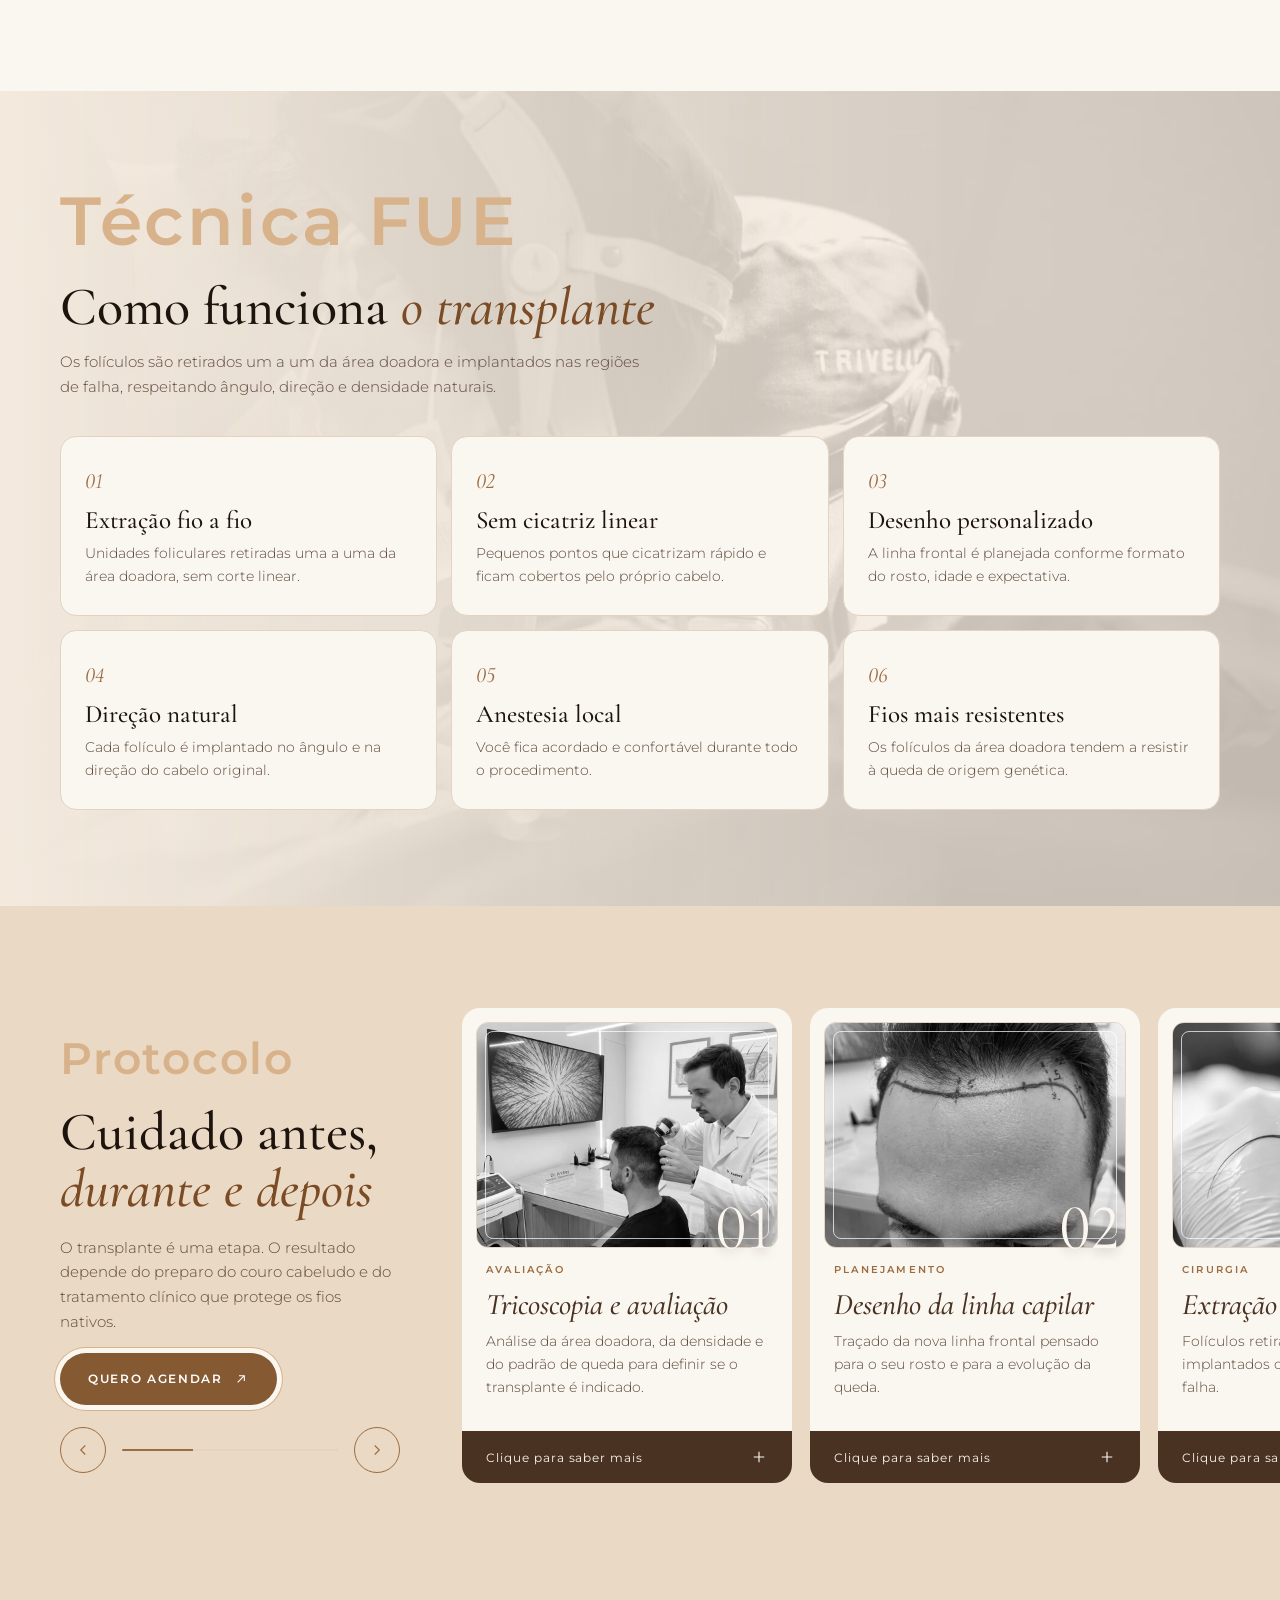
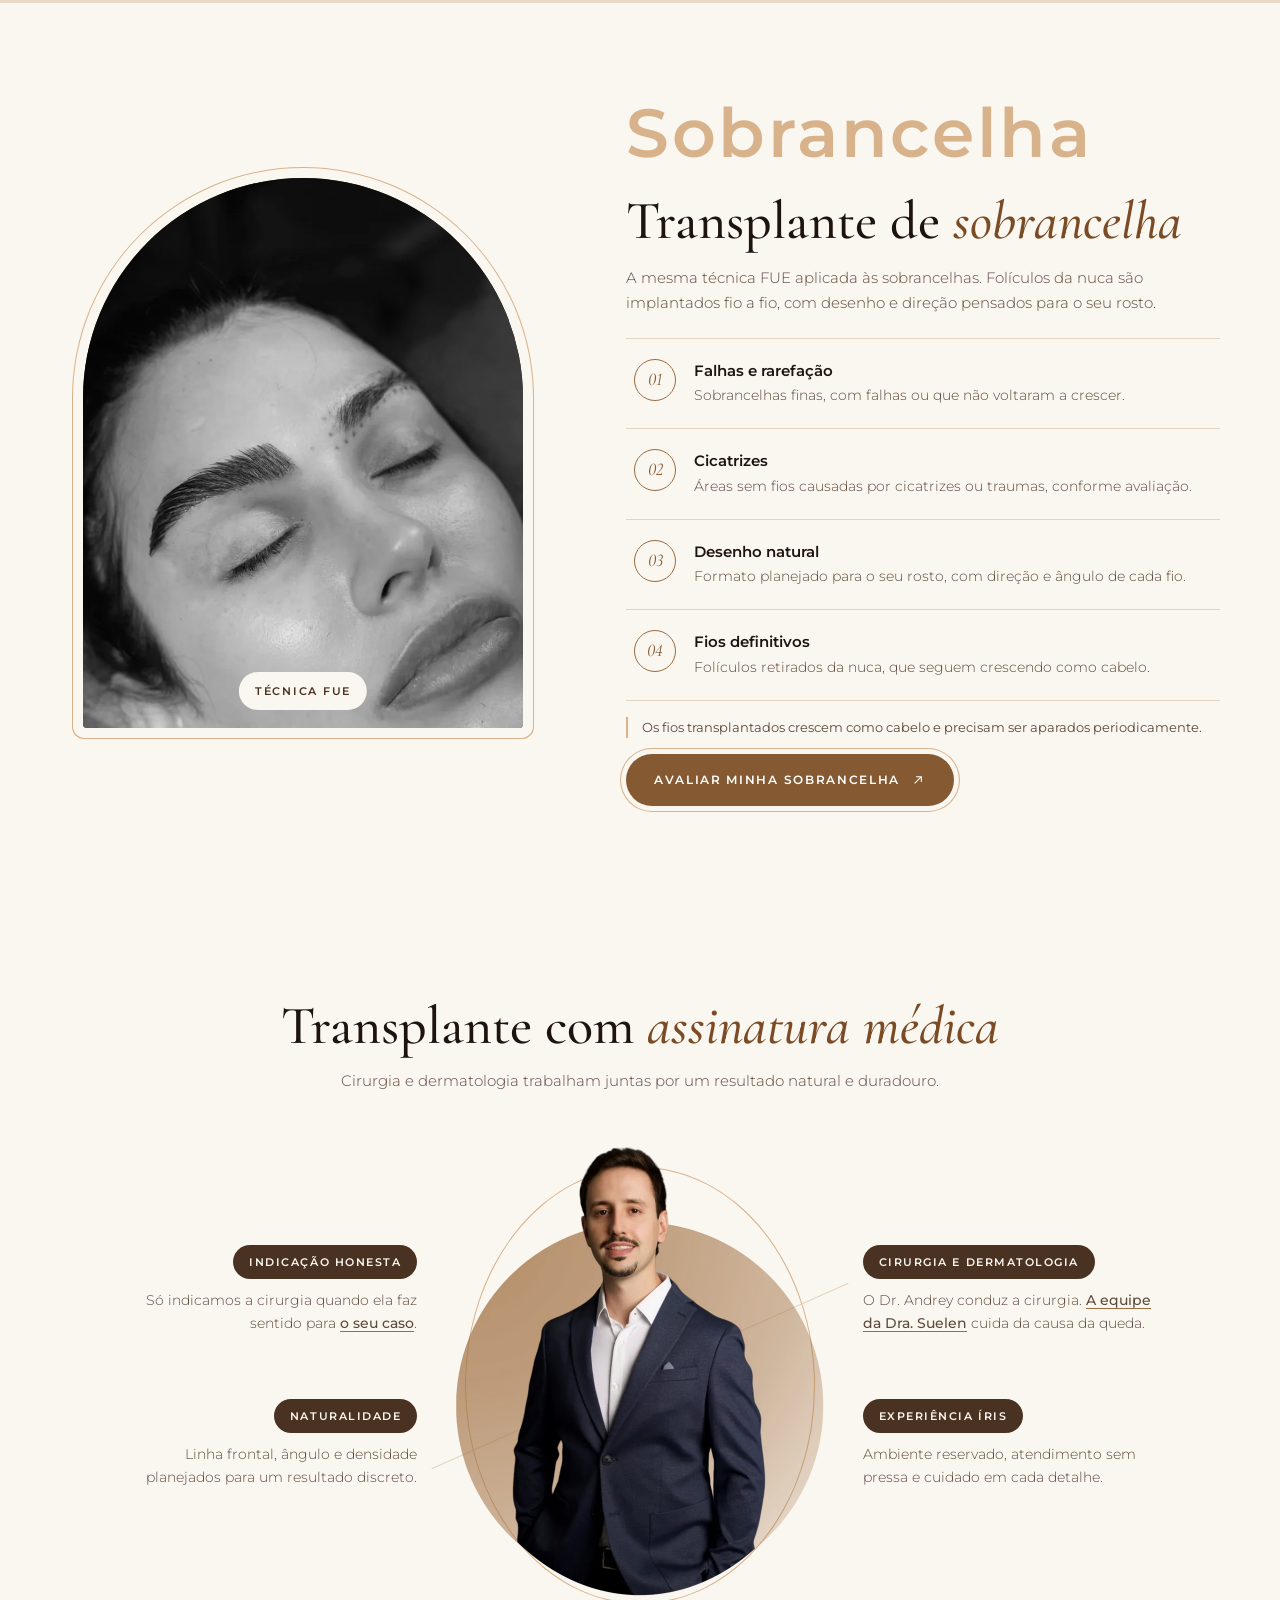
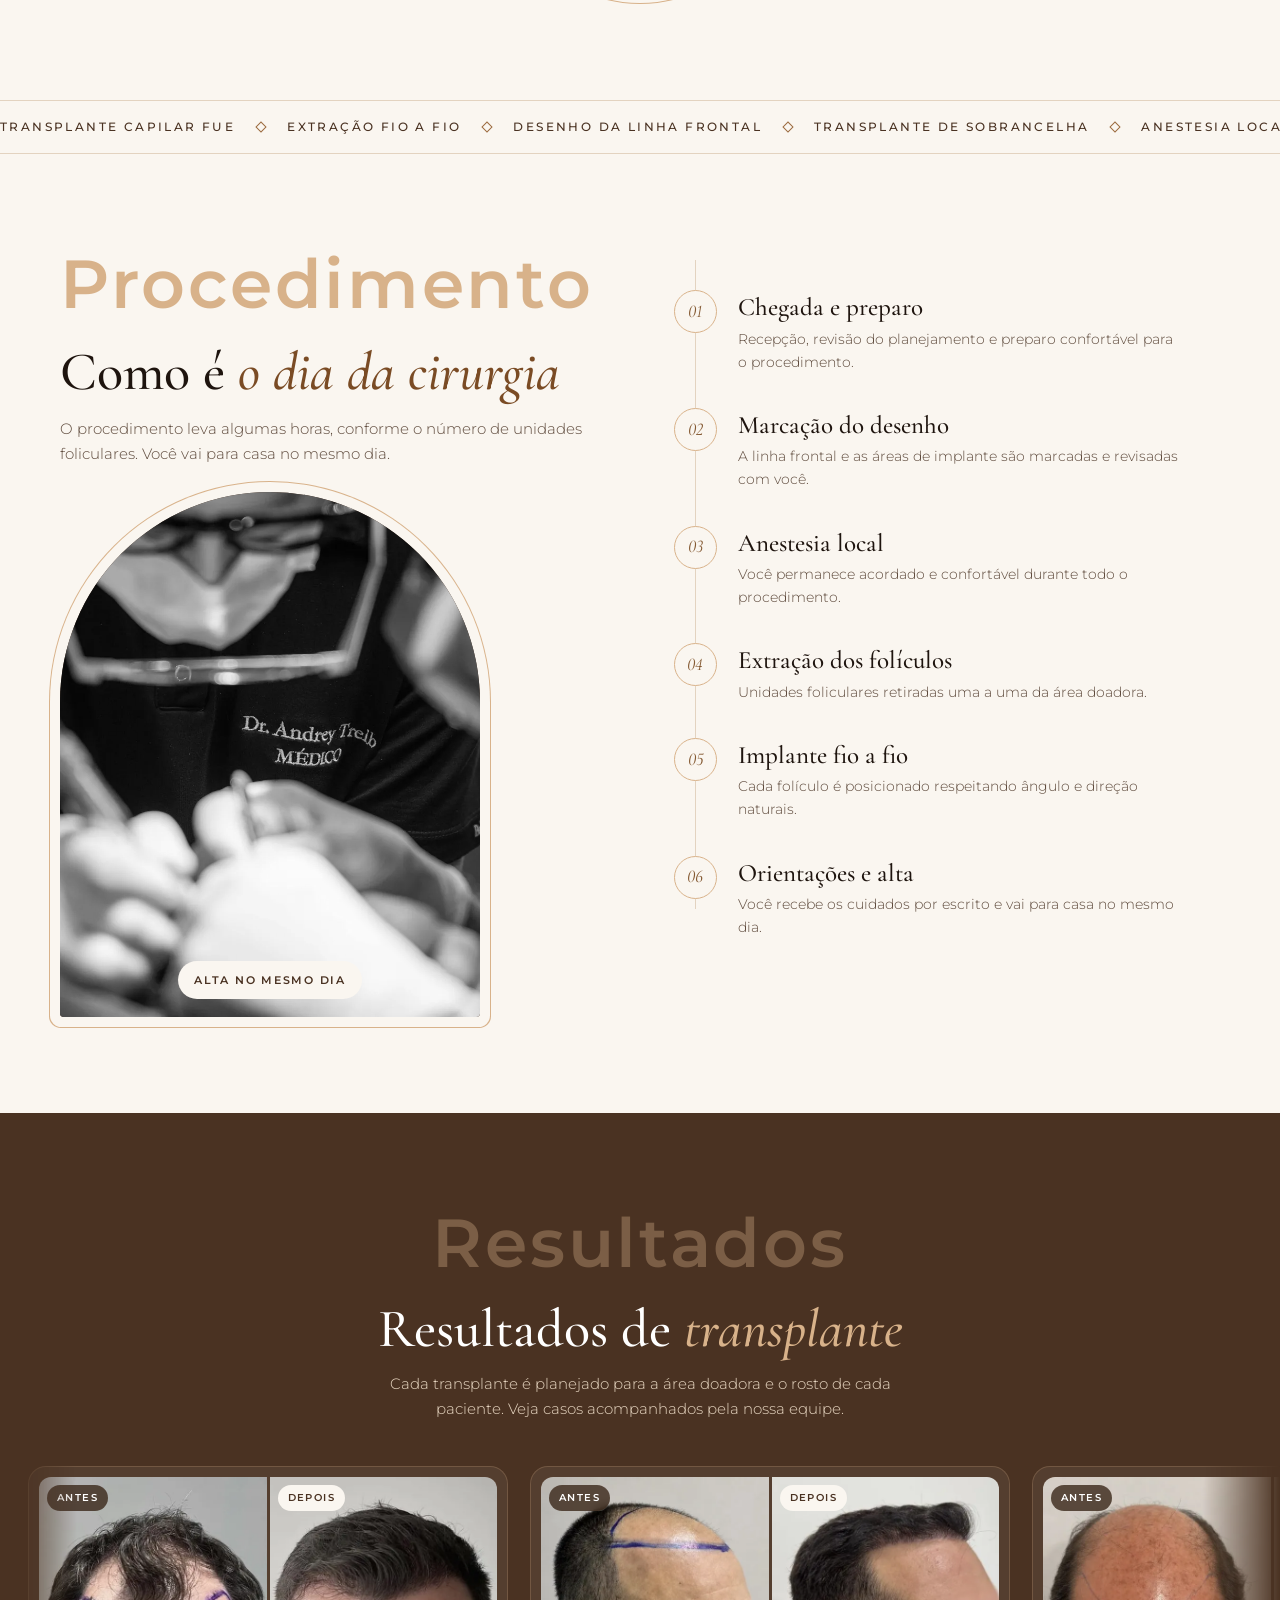
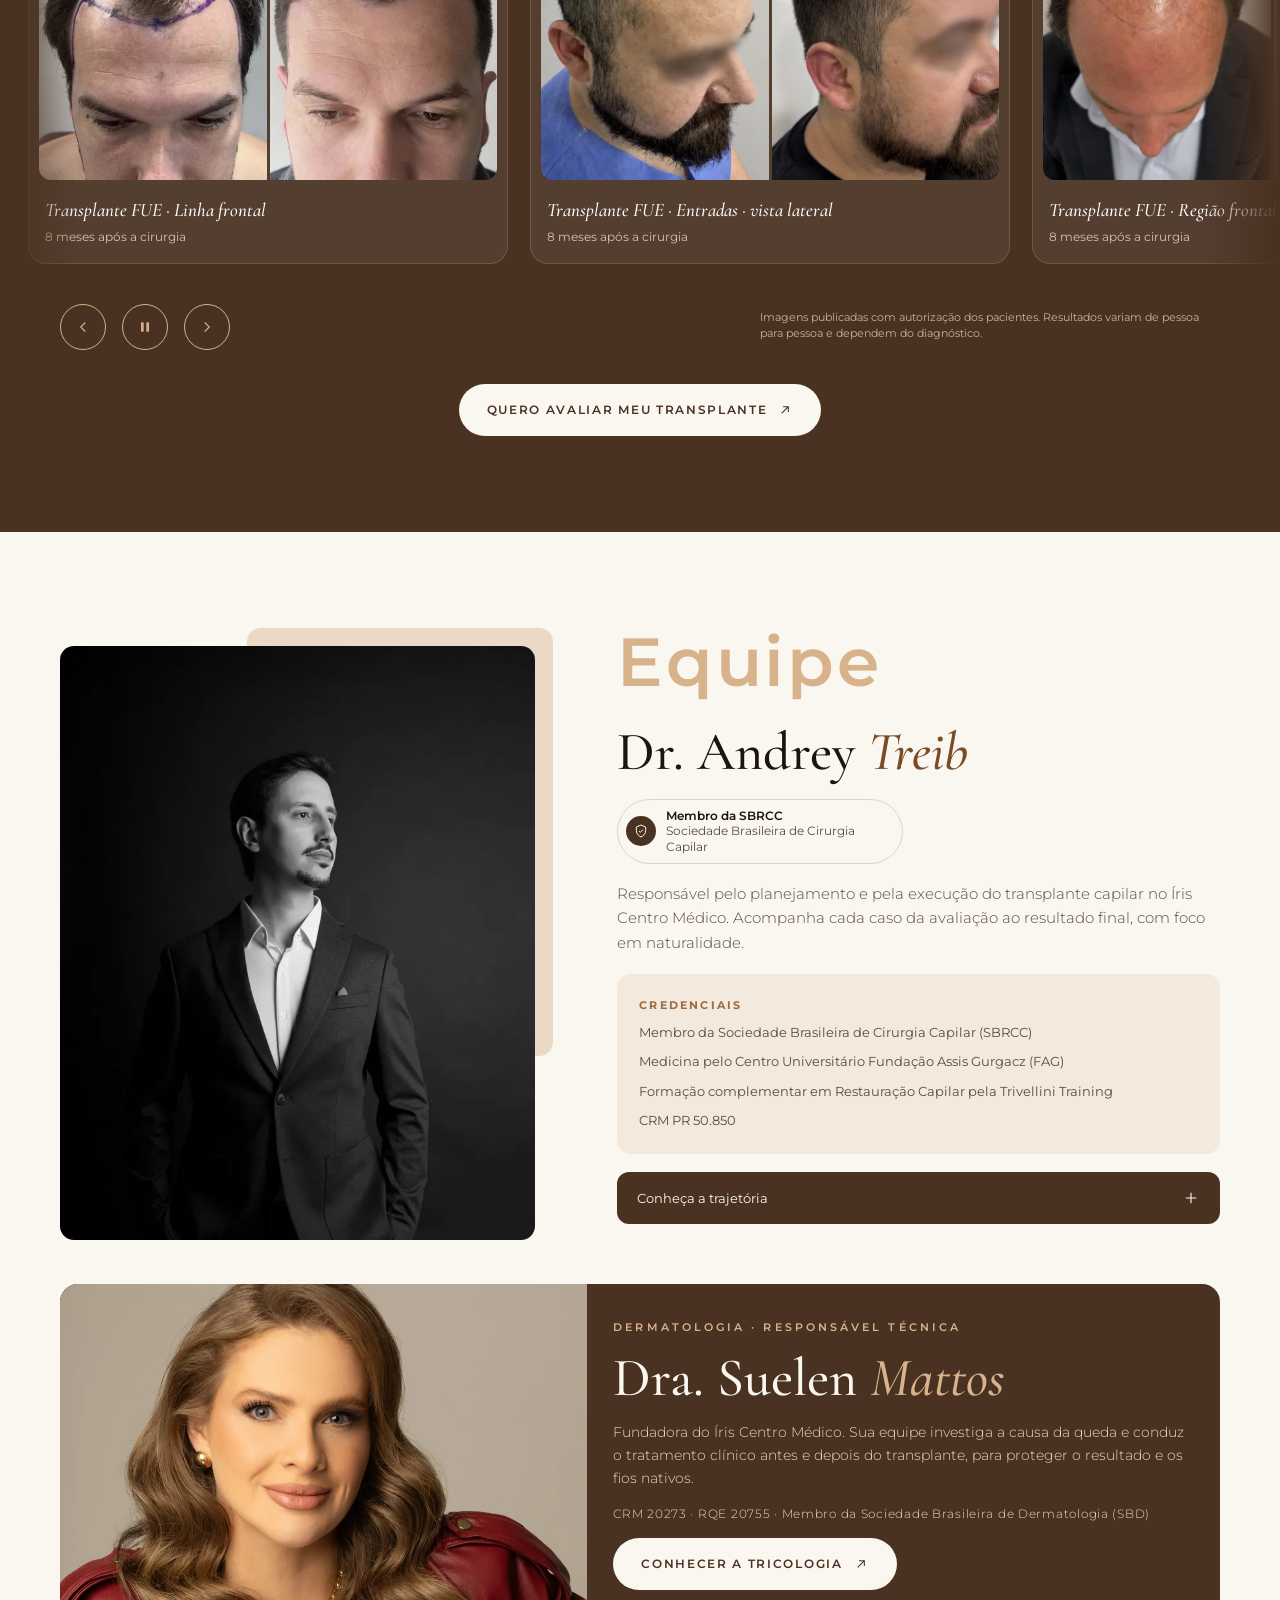
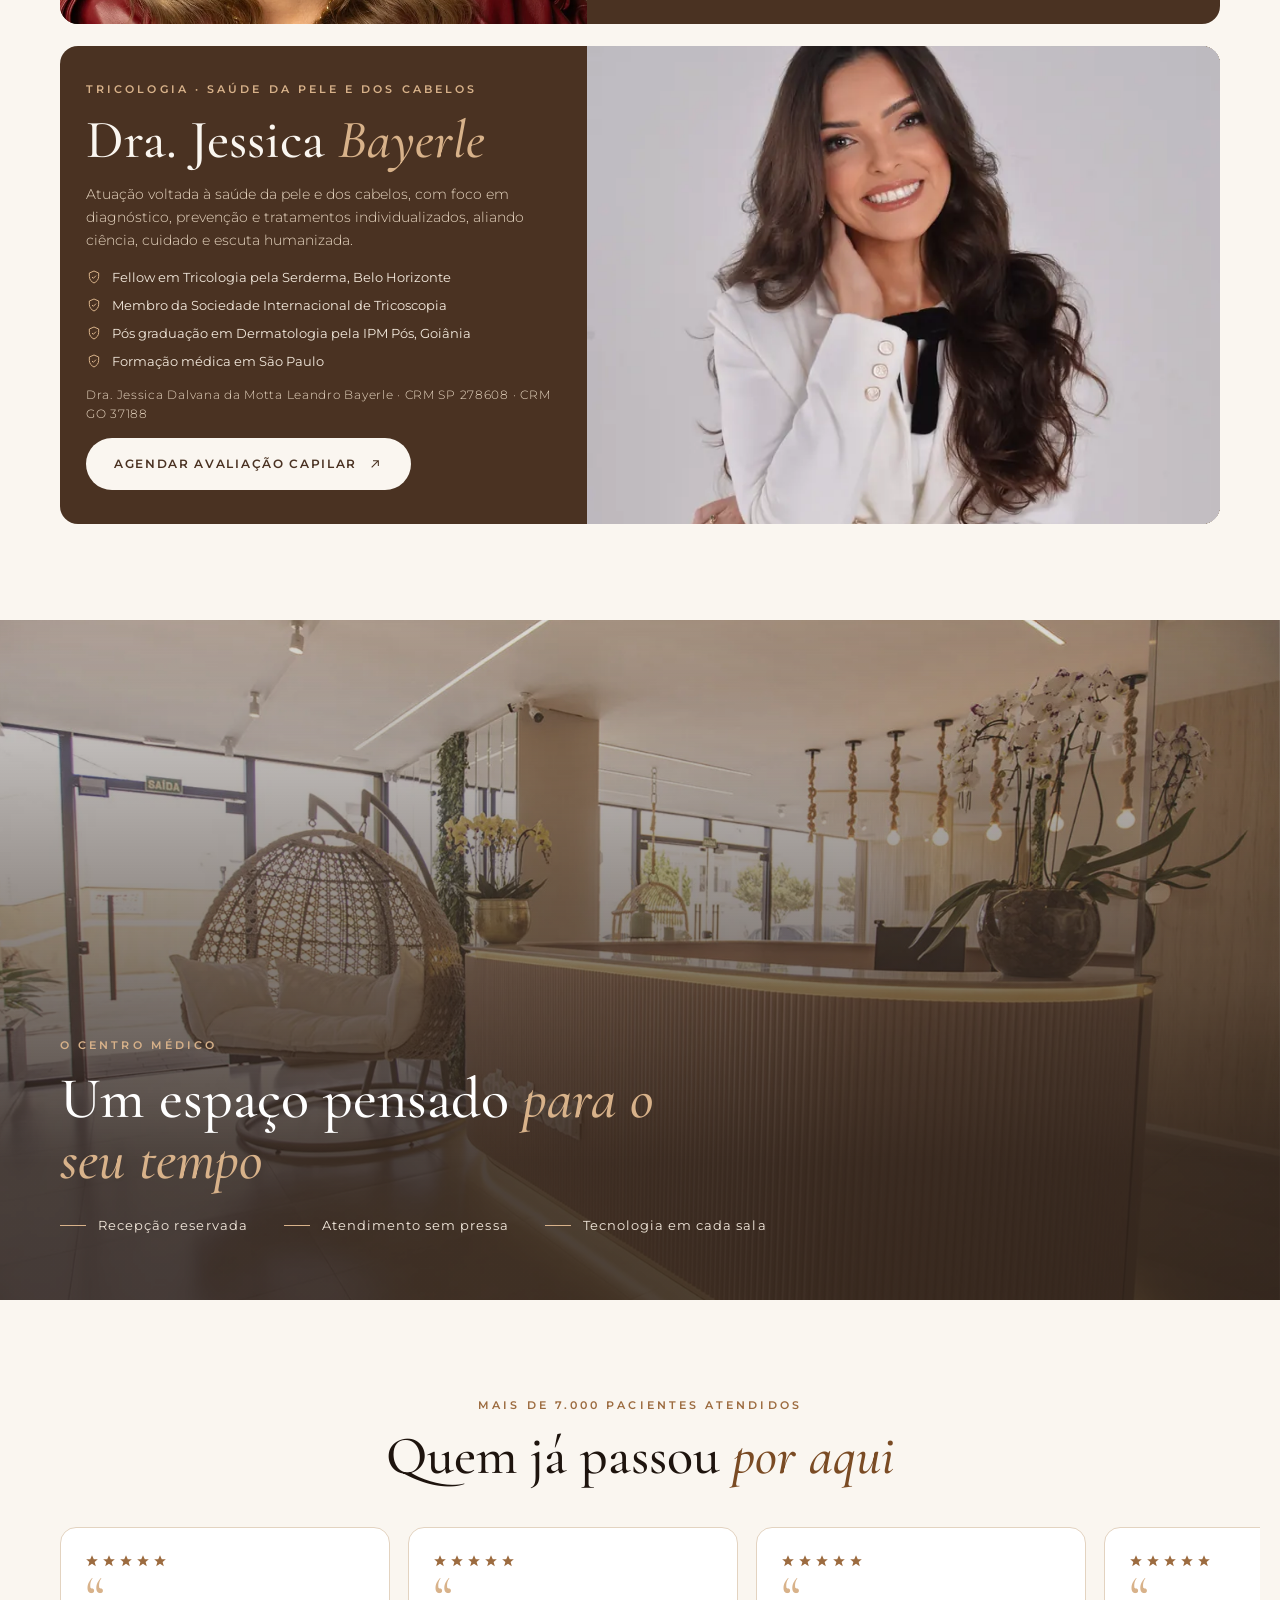
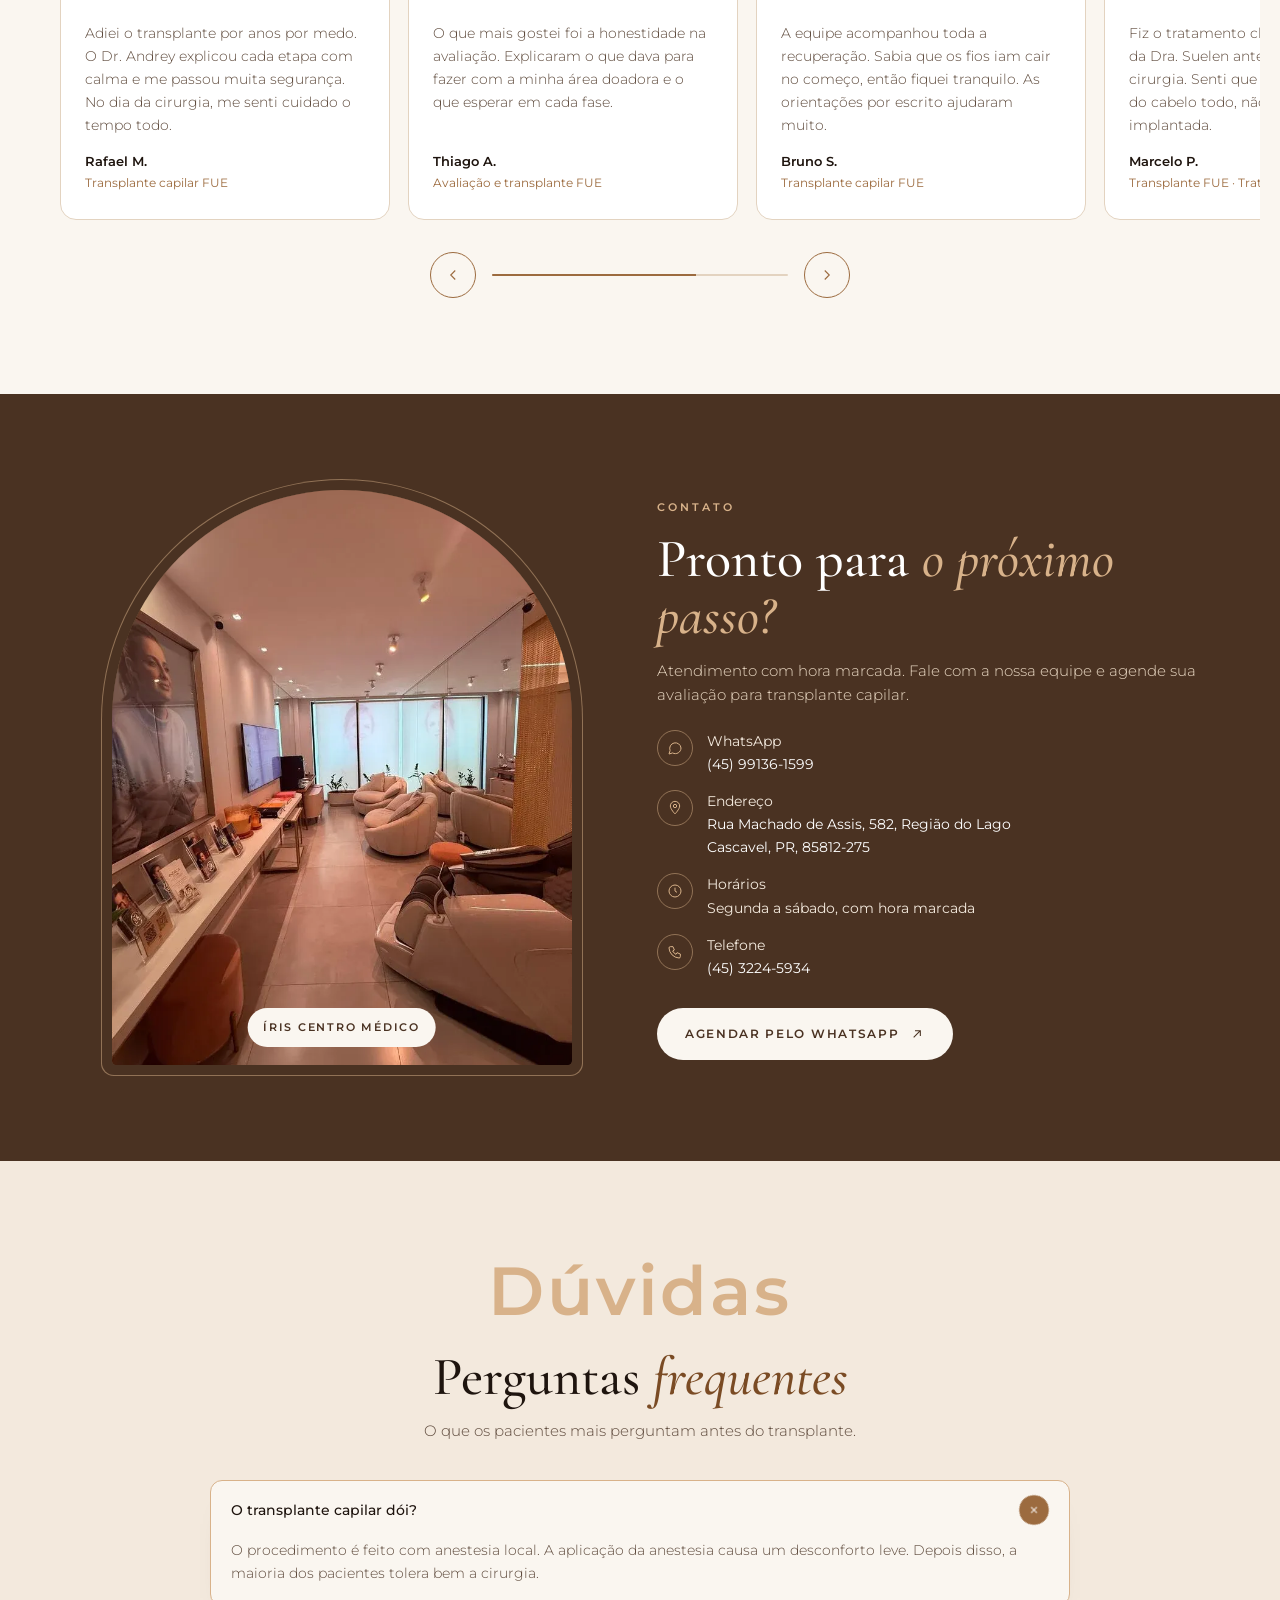
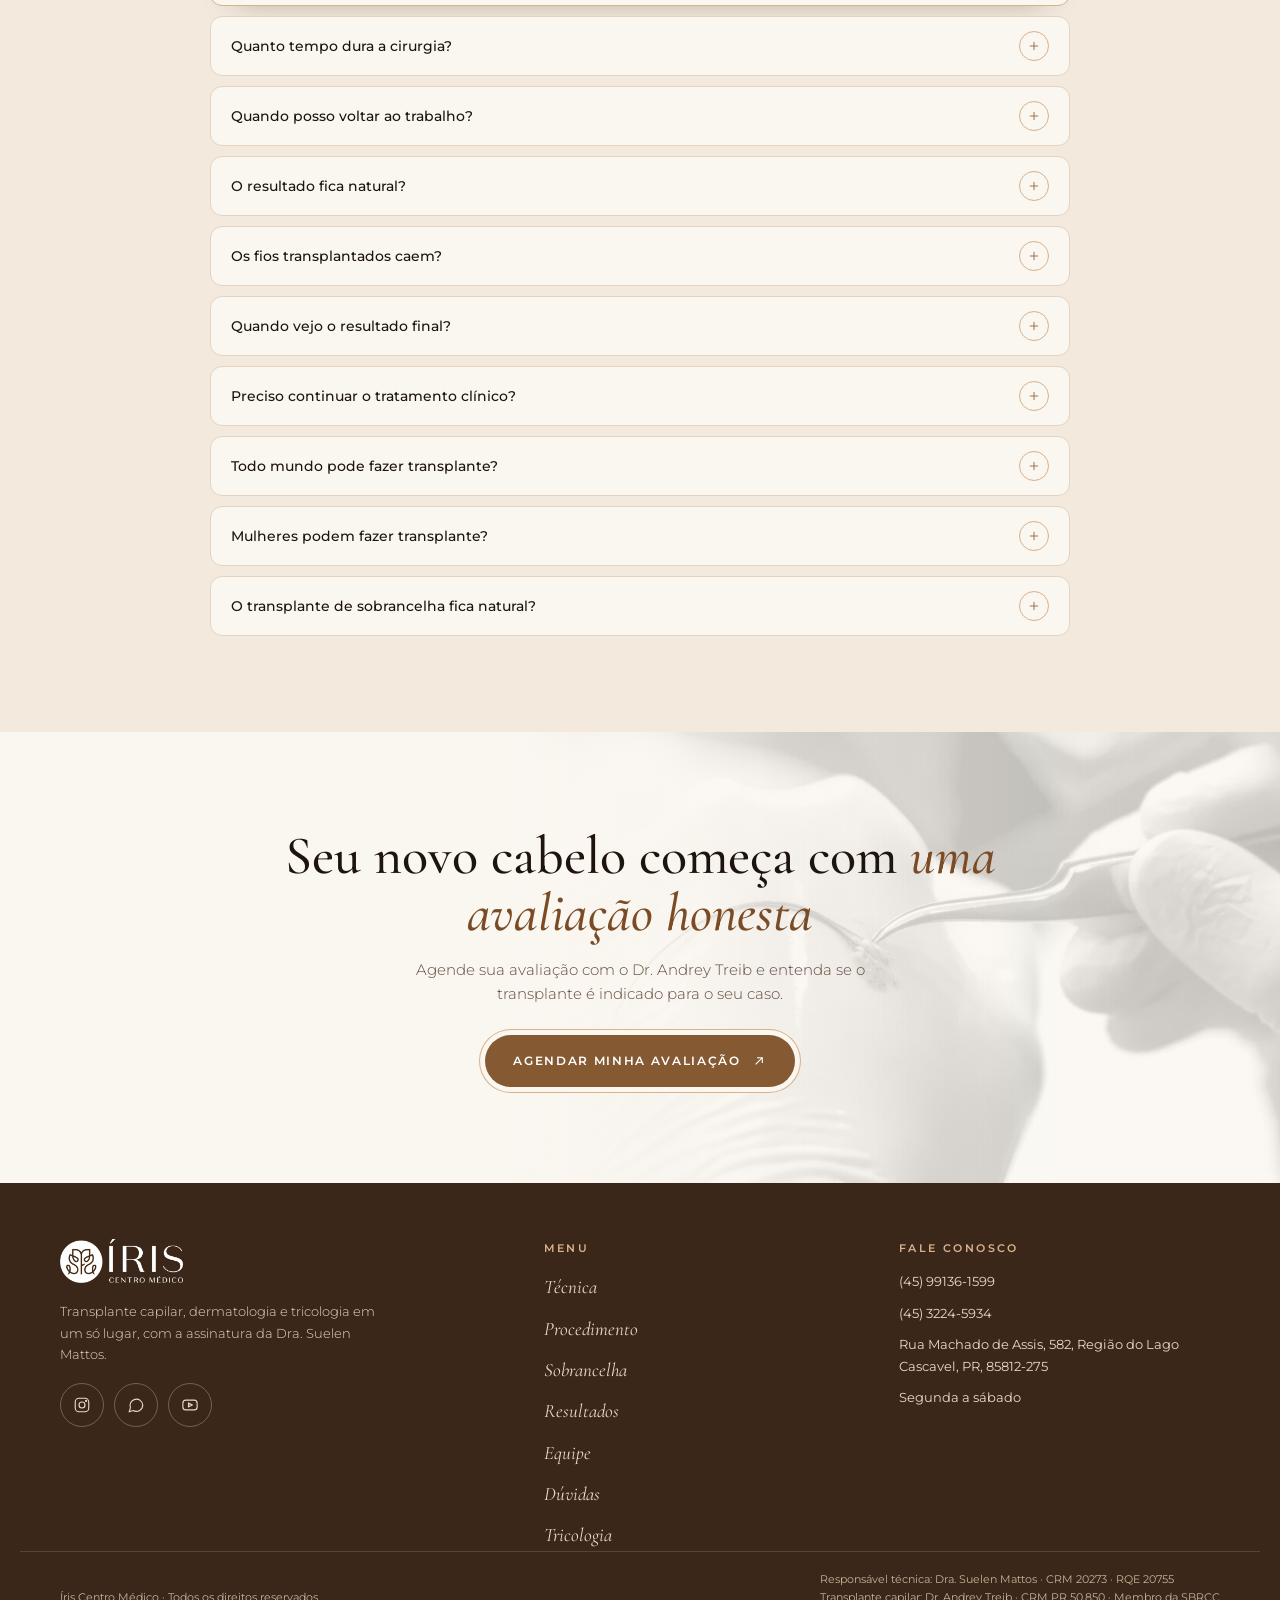
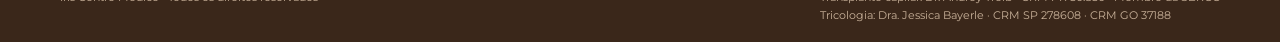
==== commit c251c988: "Atualiza miniaturas dos médicos no início das páginas Nova ordem nas duas páginas: Dra. Suelen, Dra." ====
--- a/transplante/index.html
+++ b/transplante/index.html
@@ -57,16 +57,16 @@
 </div>
 <div class="signs-row rv d4">
 <div class="sign">
-<img loading="lazy" decoding="async" class="dot av" src="../assets/img/comum/dr-andrey-treib-miniatura.webp" alt="Dr. Andrey Treib">
+<img loading="lazy" decoding="async" class="dot av" src="../assets/img/comum/avatar-dra-suelen.webp" alt="Dra. Suelen Mattos">
+<div><b>Dra. Suelen Mattos · Dermatologista</b>CRM 20273 · RQE 20755 · Responsável técnica</div>
+</div>
+<div class="sign">
+<img loading="lazy" decoding="async" class="dot av" src="../assets/img/comum/avatar-dra-jessica.webp" alt="Dra. Jessica Bayerle">
+<div><b>Dra. Jessica Bayerle · Tricologia</b>CRM SP 278608 · CRM GO 37188 · Membro da Sociedade Internacional de Tricoscopia</div>
+</div>
+<div class="sign">
+<img loading="lazy" decoding="async" class="dot av" src="../assets/img/comum/avatar-dr-andrey.webp" alt="Dr. Andrey Treib">
 <div><b>Dr. Andrey Treib · Transplante capilar</b>CRM PR 50.850 · Membro da SBRCC</div>
-</div>
-<div class="sign">
-<img loading="lazy" decoding="async" class="dot av" src="../assets/img/comum/dra-suelen-mattos-miniatura-hero.webp" alt="Dra. Suelen Mattos">
-<div><b>Dra. Suelen Mattos · Dermatologista</b>CRM 20273 · RQE 20755 · Responsável técnica</div>
-</div>
-<div class="sign">
-<img loading="lazy" decoding="async" class="dot av" src="../assets/img/comum/dra-jessica-bayerle-miniatura.webp" alt="Dra. Jessica Bayerle">
-<div><b>Dra. Jessica Bayerle · Tricologia</b>CRM SP 278608 · CRM GO 37188 · Membro da Sociedade Internacional de Tricoscopia</div>
 </div>
 </div>
 </div>
@@ -74,7 +74,7 @@
 <div class="arch-line"></div>
 <div class="arch"><img fetchpriority="high" decoding="async" class="px" data-speed="0.08" src="../assets/img/transplante/dr-andrey-treib-responsavel-pelo-transplante-2.webp" alt="Dr. Andrey Treib, responsável pelo transplante capilar, membro da SBRCC"></div>
 <div class="float f1"><b>FUE</b>extração e implante<br>fio a fio</div>
-<div class="float f2"><span class="stack"><img loading="lazy" decoding="async" src="../assets/img/comum/dra-suelen-mattos-miniatura-hero.webp" alt=""><img loading="lazy" decoding="async" src="../assets/img/comum/dra-jessica-bayerle-miniatura.webp" alt=""></span><span><b style="font-family:var(--sans);font-size:12px;color:var(--ink);font-weight:600">Cirurgia, dermatologia e tricologia</b>na mesma jornada</span></div>
+<div class="float f2"><span class="stack"><img loading="lazy" decoding="async" src="../assets/img/comum/avatar-dra-suelen.webp" alt=""><img loading="lazy" decoding="async" src="../assets/img/comum/avatar-dra-jessica.webp" alt=""></span><span><b style="font-family:var(--sans);font-size:12px;color:var(--ink);font-weight:600">Cirurgia, dermatologia e tricologia</b>na mesma jornada</span></div>
 </div>
 </div>
 </section>
